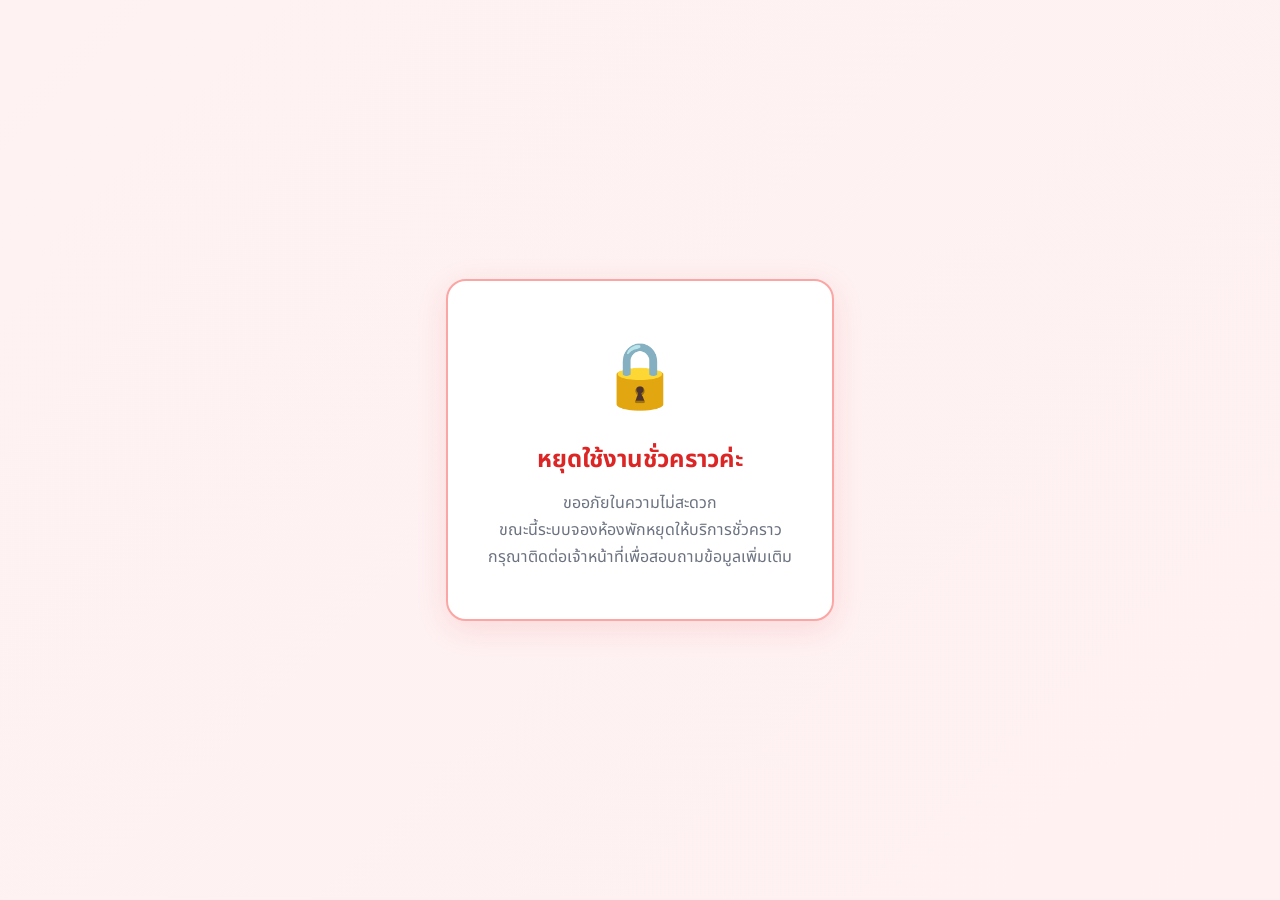
==== index.html @ 93ddfab3 "ล่าสุด 24/06/2026" ====
<!DOCTYPE html>
<html lang="th">
<head>
  <meta charset="UTF-8" />
  <meta name="viewport" content="width=device-width, initial-scale=1.0" />
  <title>admin</title>
  <link rel="preconnect" href="https://fonts.googleapis.com">
  <link rel="preconnect" href="https://fonts.gstatic.com" crossorigin>
  <link href="https://fonts.googleapis.com/css2?family=Noto+Sans+Thai:wght@300;400;500;600;700&display=swap" rel="stylesheet">
  <link rel="stylesheet" href="style.css" />
  <link rel="icon" href="LOGO.jpg?v=2" type="image/jpeg" />
  <link rel="shortcut icon" href="LOGO.jpg?v=2" type="image/jpeg" />
  <link rel="apple-touch-icon" href="LOGO.jpg?v=2" />
</head>
<body data-page-title-suffix="จองห้องพัก">
  <header class="topbar">
    <a class="brand" href="customer.html">
      <img class="site-logo" src="LOGO.jpg" alt="โลโก้โฮมสเตย์" />
      <div>
        <h1>Wintery House</h1>
        <p>จองห้องพัก • โฮมสเตย์</p>
      </div>
    </a>
    <nav class="customer-only-nav">
      <a class="nav-link active" href="#bookingHistory">เช็คประวัติการจอง</a>
    </nav>
  </header>

  <main>
    <section class="hero">
      <div class="hero-text">
        <span class="pill">จองง่าย • เลือกบริการเสริม • ชำระผ่านบัญชี</span>
        <h2>จองห้องพัก พร้อมหมูกระทะและเตียงเสริม</h2>
        <p>เลือกห้อง วันที่เข้าพัก เพิ่มบริการเสริม แล้วโอนชำระผ่านบัญชีธนาคารของโฮมสเตย์</p>
        <div class="hero-actions">
          <a href="#rooms" class="primary-link">ดูห้องว่าง</a>
          <a href="#" class="secondary-link hidden" id="pageLinkBtn" target="_blank" rel="noopener">ดูเพจ</a>
          <a href="#" class="secondary-link hidden" id="gpsLinkBtn" target="_blank" rel="noopener">ดู GPS</a>
        </div>
      </div>
      <div class="hero-card">
        <p>บรรยากาศพักผ่อน</p>
        <strong>Green</strong>
        <span>Minimal Homestay</span>
      </div>
    </section>

    <section id="rooms" class="section-head">
      <div>
        <h3>ห้องพัก</h3>
        <p>ข้อมูลห้องและราคาดึงจาก Google Sheet</p>
      </div>
      <div class="sync-status" id="syncStatus">กำลังโหลดข้อมูล...</div>
    </section>

    <div class="room-grid" id="roomGrid"></div>

    <section class="history-panel" id="bookingHistory">
      <div class="section-head">
        <div>
          <h3>เช็คประวัติการจอง</h3>
          <p>กรอกเลขรายการจองเพื่อดูข้อมูลการจองของคุณ</p>
        </div>
      </div>

      <form id="historyForm" class="history-form">
        <input type="text" id="historyBookingCode" placeholder="เช่น GS20260623-1234" required />
        <button type="submit">ค้นหา</button>
      </form>

      <div class="history-result hidden" id="historyResult"></div>
    </section>

    <section class="booking-panel hidden" id="bookingPanel">
      <div class="section-head">
        <div>
          <h3>ฟอร์มจองห้องพัก</h3>
          <p>กรอกข้อมูล เลือกวันเข้าพัก เลือกบริการเสริม และดูขั้นตอนชำระเงิน</p>
        </div>
      </div>

      <div class="selected-room-banner">
        <div>
          <span>ห้องที่เลือก</span>
          <strong id="selectedRoomNameText">-</strong>
        </div>
        <button type="button" id="changeRoomBtn">เปลี่ยนห้อง</button>
      </div>

      <form id="bookingForm" class="booking-form">
        <div class="field">
          <label>ชื่อผู้จอง</label>
          <input type="text" id="guestName" placeholder="เช่น คุณว่าง" required />
        </div>
        <div class="field">
          <label>เบอร์โทร</label>
          <input type="tel" id="guestPhone" placeholder="เช่น 0812345678" required />
        </div>
        <div class="field">
          <label>อีเมล</label>
          <input type="email" id="guestEmail" placeholder="เช่น example@email.com" required />
          <input type="hidden" id="roomType" required />
        </div>
        <section class="calendar-section full">
          <div class="section-mini-head">
            <h4>เลือกวันที่เข้าพัก</h4>
            <p>สีเขียว = ว่าง • สีแดง = ไม่ว่าง</p>
          </div>

          <div class="date-summary">
            <div>
              <span>เช็กอิน</span>
              <strong id="selectedCheckInText">ยังไม่เลือก</strong>
            </div>
            <div>
              <span>เช็กเอาต์</span>
              <strong id="selectedCheckOutText">ยังไม่เลือก</strong>
            </div>
            <div>
              <span>จำนวนคืน</span>
              <strong id="selectedNightsText">0 คืน</strong>
            </div>
          </div>

          <input type="hidden" id="checkIn" required />
          <input type="hidden" id="checkOut" required />

          <div class="calendar-card">
            <div class="calendar-head">
              <button type="button" id="prevMonthBtn">‹</button>
              <strong id="calendarMonthText">-</strong>
              <button type="button" id="nextMonthBtn">›</button>
            </div>
            <div class="calendar-legend">
              <span><i class="dot available"></i>ว่าง</span>
              <span><i class="dot booked"></i>ไม่ว่าง</span>
              <span><i class="dot selected"></i>วันที่เลือก</span>
            </div>
            <div class="calendar-weekdays">
              <span>อา</span><span>จ</span><span>อ</span><span>พ</span><span>พฤ</span><span>ศ</span><span>ส</span>
            </div>
            <div class="calendar-grid" id="calendarGrid"></div>
          </div>
        </section>
        <div class="field">
          <label>จำนวนผู้เข้าพัก</label>
          <input type="number" id="guestCount" min="1" value="2" required />
        </div>

        <section class="addon-section full">
          <div class="section-mini-head">
            <h4>บริการเสริม</h4>
            <p>ราคาแก้ได้จากหน้า Admin หรือชีต Settings</p>
          </div>

          <div class="addon-grid">
            <label class="addon-card" for="mookataCheckbox">
              <div class="addon-left">
                <input type="checkbox" id="mookataCheckbox" />
                <div>
                  <strong>หมูกระทะ</strong>
                  <span id="mookataPriceText">กำลังโหลดราคา...</span>
                </div>
              </div>
              <div class="qty-control" aria-label="จำนวนชุดหมูกระทะ">
                <button type="button" id="mookataMinusBtn">−</button>
                <b id="mookataQtyText">1</b>
                <button type="button" id="mookataPlusBtn">+</button>
              </div>
            </label>

            <label class="addon-card" for="extraBedCheckbox">
              <div class="addon-left">
                <input type="checkbox" id="extraBedCheckbox" />
                <div>
                  <strong>เตียงเสริม 1 เตียง</strong>
                  <span id="extraBedPriceText">กำลังโหลดราคา...</span>
                </div>
              </div>
              <em>เลือกได้ 1 เตียง</em>
            </label>
          </div>
        </section>

        <section class="payment-section full">
          <div class="section-mini-head">
            <h4>ขั้นตอนการชำระเงิน</h4>
            <p>โอนผ่านบัญชีธนาคารของโฮมสเตย์</p>
          </div>

          <div class="payment-card payment-layout">
            <div class="payment-bank-list">
              <div>
                <span>ธนาคาร</span>
                <strong id="bankNameText">กำลังโหลด...</strong>
              </div>
              <div>
                <span>ชื่อบัญชี</span>
                <strong id="bankAccountNameText">กำลังโหลด...</strong>
              </div>
              <div class="account-copy-box">
                <span>เลขบัญชี</span>
                <div class="copy-account-row">
                  <strong id="bankAccountNumberText">กำลังโหลด...</strong>
                  <button type="button" id="copyAccountBtn">คัดลอก</button>
                </div>
              </div>
            </div>

            <div class="payment-qr-box hidden" id="qrPaymentBox">
              <span>QR-code สำหรับชำระเงิน</span>
              <img id="qrCodeImage" alt="QR-code ชำระเงิน" />
              <small id="qrAmountText">ยอดชำระ ฿0</small>
              <button type="button" id="downloadQrBtn">บันทึก QR-code</button>
            </div>
          </div>

          <div class="payment-help">
            <b>หลังโอนเงิน:</b> กรุณาแนบสลิปการโอนเงินก่อนส่งคำขอจอง หากไม่แนบสลิป ระบบจะไม่ให้ส่งจอง
          </div>

          <div class="slip-upload">
            <label class="slip-dropzone" id="slipDropzone" for="transferSlip">
              <input type="file" id="transferSlip" accept="image/*,.pdf" required />
              <div class="slip-icon" id="slipIcon">📎</div>
              <div class="slip-text">
                <strong>แนบสลิปการโอนเงิน <b class="required-mark">*</b></strong>
                <span>กดเลือกไฟล์ หรือลากสลิปมาวางตรงนี้</span>
                <small>รองรับ JPG, PNG หรือ PDF ขนาดไม่เกิน 5MB</small>
              </div>
              <div class="slip-pill" id="slipFileName">ยังไม่ได้เลือกไฟล์</div>
            </label>

            <div class="slip-preview hidden" id="slipPreview">
              <div class="slip-preview-thumb" id="slipPreviewThumb">
                <img id="slipPreviewImage" alt="ตัวอย่างสลิป" />
                <span id="slipPdfIcon">PDF</span>
              </div>
              <div class="slip-preview-info">
                <b id="slipPreviewName">-</b>
                <span id="slipPreviewSize">-</span>
              </div>
              <button type="button" id="clearSlipBtn">เปลี่ยนไฟล์</button>
            </div>
          </div>
        </section>

        <div class="field full">
          <label>หมายเหตุการเข้าพัก</label>
          <textarea id="note" rows="3" placeholder="เช่น ขอห้องชั้นล่าง / เข้าพักดึก"></textarea>
        </div>

        <div class="summary full">
          <div class="summary-lines">
            <div><span>ค่าห้อง</span><b id="roomTotalText">฿0</b></div>
            <div><span>บริการเสริม</span><b id="addonTotalText">฿0</b></div>
            <div><span>ค่าจอง</span><b id="bookingFeeText">฿20</b></div>
            <div class="grand"><span>ยอดที่ต้องชำระ</span><strong id="grandTotalText">฿0</strong></div>
          </div>
          <button type="submit" id="submitBookingBtn">ส่งคำขอจอง</button>
        </div>
      </form>
    </section>
  </main>

  <div class="modal-overlay hidden" id="policyModal">
    <div class="modal-card policy-card">
      <div class="modal-head">
        <div>
          <span class="pill">นโยบายที่พัก</span>
          <h3>กรุณาอ่านก่อนจอง</h3>
        </div>
      </div>
      <div class="policy-content" id="policyContent"></div>
      <button type="button" id="acceptPolicyBtn">รับทราบและเริ่มจอง</button>
    </div>
  </div>

  <div class="modal-overlay hidden" id="bookingConfirmModal">
    <div class="modal-card confirm-card">
      <div class="modal-head">
        <div>
          <span class="pill">ตรวจสอบข้อมูลก่อนส่ง</span>
          <h3>รายละเอียดการจอง</h3>
        </div>
      </div>

      <div class="booking-ticket" id="bookingTicket">
        <div class="ticket-brand">
          <img class="site-logo" src="LOGO.jpg" alt="โลโก้โฮมสเตย์" />
          <div>
            <h4>GreenStay Homestay</h4>
            <p>ใช้ยื่นตอนเข้าพัก</p>
          </div>
        </div>
        <div class="ticket-code">
          <span>เลขรายการจอง</span>
          <strong id="ticketBookingCode">-</strong>
        </div>
        <div class="ticket-lines" id="ticketDetails"></div>
      </div>

      <div class="capture-warning">
        <b>สำคัญ:</b> กรุณาแคปหน้าจอนี้ หรือกดปุ่ม “บันทึกรูปภาพ” เพื่อใช้ยื่นตอนมาเข้าพัก
      </div>

      <label class="capture-check">
        <input type="checkbox" id="captureDoneCheck" />
        <span>ฉันแคปหน้าจอไว้แล้ว</span>
      </label>

      <div class="modal-actions">
        <button type="button" class="ghost-btn" id="backToEditBtn">ย้อนกลับไปแก้ข้อมูล</button>
        <button type="button" id="saveTicketImageBtn">บันทึกรูปภาพ</button>
        <button type="button" id="confirmSendBookingBtn" disabled>ยืนยันส่งคำจอง</button>
      </div>
    </div>
  </div>

  <div class="toast" id="toast"></div>

  <script src="app-config.js"></script>
  <script src="api.js"></script>
  <script src="customer.js"></script>
  <script>
    // ตรวจสอบสถานะระบบทันทีที่โหลดหน้า
    if (!isSystemActive()) {
      document.body.innerHTML = `
        <div class="system-inactive-fullpage">
          <div class="inactive-card">
            <div class="inactive-icon">🔒</div>
            <h2>หยุดใช้งานชั่วคราวค่ะ</h2>
            <p>ขออภัยในความไม่สะดวก<br>ขณะนี้ระบบจองห้องพักหยุดให้บริการชั่วคราว<br>กรุณาติดต่อเจ้าหน้าที่เพื่อสอบถามข้อมูลเพิ่มเติม</p>
          </div>
        </div>`;
    }
  </script>
</body>
</html>
---- style.css ----
:root {
  --green-900: #0f3d2e;
  --green-800: #14533f;
  --green-700: #1d6b50;
  --green-600: #27835f;
  --green-100: #e8f6ef;
  --green-50: #f4fbf7;
  --mint: #d7f4e4;
  --text: #1d2b25;
  --muted: #6b7d73;
  --white: #ffffff;
  --line: #dcebe3;
  --danger: #d84848;
  --warning: #c68a16;
  --shadow: 0 20px 60px rgba(15, 61, 46, 0.12);
}

* { box-sizing: border-box; }
html { scroll-behavior: smooth; }

body {
  margin: 0;
  font-family: "Noto Sans Thai", system-ui, sans-serif;
  color: var(--text);
  background:
    radial-gradient(circle at top left, rgba(215, 244, 228, 0.9), transparent 38%),
    linear-gradient(180deg, #f8fcfa 0%, #eef8f2 100%);
  min-height: 100vh;
}

button, input, select, textarea { font-family: inherit; }

.topbar {
  position: sticky;
  top: 0;
  z-index: 10;
  display: flex;
  justify-content: space-between;
  align-items: center;
  padding: 18px clamp(18px, 4vw, 56px);
  background: rgba(255, 255, 255, 0.78);
  backdrop-filter: blur(18px);
  border-bottom: 1px solid rgba(220, 235, 227, 0.75);
}

.brand {
  display: flex;
  align-items: center;
  gap: 14px;
  text-decoration: none;
}

.logo {
  width: 44px;
  height: 44px;
  display: grid;
  place-items: center;
  border-radius: 16px;
  background: linear-gradient(135deg, var(--green-700), var(--green-900));
  color: white;
  font-weight: 800;
  box-shadow: 0 12px 24px rgba(29, 107, 80, 0.24);
}

.logo.large {
  width: 64px;
  height: 64px;
  margin: 0 auto 12px;
  font-size: 28px;
}

.brand h1 {
  font-size: 22px;
  line-height: 1;
  margin: 0;
  color: var(--green-900);
}

.brand p {
  margin: 4px 0 0;
  color: var(--muted);
  font-size: 13px;
}

nav {
  display: flex;
  gap: 8px;
  padding: 6px;
  background: var(--green-50);
  border: 1px solid var(--line);
  border-radius: 999px;
}

.nav-link {
  text-decoration: none;
  padding: 10px 16px;
  border-radius: 999px;
  color: var(--green-800);
  font-weight: 700;
}

.nav-link.active {
  color: white;
  background: var(--green-800);
}

main {
  width: min(1180px, calc(100% - 32px));
  margin: 0 auto;
  padding: 34px 0 70px;
}

.hero {
  min-height: 430px;
  display: grid;
  grid-template-columns: 1.25fr 0.75fr;
  gap: 24px;
  align-items: stretch;
}

.hero-text, .hero-card, .booking-panel, .login-card, .stat-card, .table-wrap, .admin-note, .admin-card {
  border: 1px solid rgba(220, 235, 227, 0.92);
  background: rgba(255, 255, 255, 0.82);
  box-shadow: var(--shadow);
}

.hero-text {
  padding: clamp(26px, 6vw, 62px);
  border-radius: 34px;
  display: flex;
  flex-direction: column;
  justify-content: center;
  background:
    linear-gradient(135deg, rgba(255,255,255,0.95), rgba(232,246,239,0.86)),
    url("001.jpg");
  background-size: cover;
  background-position: center;
  background-blend-mode: screen;
}

.pill {
  width: fit-content;
  display: inline-flex;
  padding: 8px 14px;
  border-radius: 999px;
  background: var(--mint);
  color: var(--green-800);
  font-size: 14px;
  font-weight: 700;
}

.hero h2 {
  margin: 20px 0 14px;
  font-size: clamp(34px, 6vw, 66px);
  line-height: 1.08;
  color: var(--green-900);
  letter-spacing: -1.2px;
}

.hero p {
  max-width: 650px;
  color: var(--muted);
  font-size: 18px;
  margin: 0 0 28px;
}

.primary-link, .ghost-link {
  width: fit-content;
  padding: 14px 22px;
  border-radius: 16px;
  background: var(--green-800);
  color: white;
  text-decoration: none;
  font-weight: 700;
}

.ghost-link {
  background: white;
  color: var(--green-800);
  border: 1px solid var(--line);
}

.hero-card {
  border-radius: 34px;
  padding: 30px;
  display: flex;
  flex-direction: column;
  justify-content: flex-end;
  background:
    linear-gradient(180deg, rgba(15,61,46,0.06), rgba(15,61,46,0.88)),
    url("002.jpg");
  background-size: cover;
  background-position: center;
  color: white;
  min-height: 320px;
}

.hero-card p, .hero-card span {
  margin: 0;
  color: rgba(255,255,255,0.8);
}

.hero-card strong {
  font-size: 48px;
  line-height: 1;
}

.section-head {
  margin: 38px 0 18px;
  display: flex;
  align-items: end;
  justify-content: space-between;
  gap: 18px;
}

.section-head h3 {
  margin: 0;
  font-size: 28px;
  color: var(--green-900);
}

.section-head p {
  margin: 4px 0 0;
  color: var(--muted);
}

.sync-status {
  padding: 8px 12px;
  border-radius: 999px;
  font-size: 13px;
  font-weight: 800;
  background: #fff6dc;
  color: var(--warning);
  white-space: nowrap;
}

.sync-status.connected {
  background: var(--mint);
  color: var(--green-800);
}

.sync-status.error {
  background: #ffe8e8;
  color: var(--danger);
}

.room-grid {
  display: grid;
  grid-template-columns: repeat(3, 1fr);
  gap: 18px;
}

.room-card {
  padding: 14px;
  border-radius: 28px;
  background: rgba(255,255,255,0.86);
  border: 1px solid var(--line);
  box-shadow: 0 14px 40px rgba(15,61,46,0.08);
}

.room-img {
  height: 190px;
  border-radius: 22px;
  background-size: cover;
  background-position: center;
  margin-bottom: 16px;
  background-color: var(--green-100);
}

.room-card h4 {
  font-size: 20px;
  margin: 0 0 6px;
  color: var(--green-900);
}

.room-card p {
  color: var(--muted);
  margin: 0 0 14px;
  min-height: 48px;
}

.room-meta {
  display: flex;
  justify-content: space-between;
  align-items: center;
  gap: 12px;
}

.price {
  color: var(--green-800);
  font-weight: 800;
  font-size: 22px;
}

.room-card button {
  border: 0;
  border-radius: 14px;
  padding: 10px 14px;
  color: white;
  background: var(--green-700);
  cursor: pointer;
  font-weight: 700;
}

.booking-panel {
  margin-top: 36px;
  padding: clamp(18px, 3vw, 34px);
  border-radius: 32px;
}

.booking-panel .section-head { margin-top: 0; }

.booking-form {
  display: grid;
  grid-template-columns: repeat(3, 1fr);
  gap: 18px;
}

.field {
  display: flex;
  flex-direction: column;
  gap: 8px;
}

.full { grid-column: 1 / -1; }

label {
  color: var(--green-900);
  font-weight: 700;
}

input, select, textarea {
  width: 100%;
  border: 1px solid var(--line);
  background: white;
  border-radius: 16px;
  padding: 14px 15px;
  font-size: 15px;
  color: var(--text);
  outline: none;
}

input:focus, select:focus, textarea:focus {
  border-color: var(--green-600);
  box-shadow: 0 0 0 4px rgba(39, 131, 95, 0.12);
}

.addon-section, .payment-section {
  padding: 18px;
  border-radius: 24px;
  background: var(--green-50);
  border: 1px solid var(--line);
}

.section-mini-head {
  display: flex;
  align-items: end;
  justify-content: space-between;
  gap: 12px;
  margin-bottom: 14px;
}

.section-mini-head h4 {
  margin: 0;
  color: var(--green-900);
  font-size: 20px;
}

.section-mini-head p {
  margin: 0;
  color: var(--muted);
  font-size: 14px;
}

.addon-grid, .payment-fields {
  display: grid;
  grid-template-columns: 1fr 1fr;
  gap: 14px;
}

.addon-card {
  display: flex;
  align-items: center;
  justify-content: space-between;
  gap: 16px;
  padding: 16px;
  border-radius: 20px;
  background: white;
  border: 1px solid var(--line);
  cursor: pointer;
}

.addon-left {
  display: flex;
  align-items: center;
  gap: 12px;
}

.addon-left input {
  width: 20px;
  height: 20px;
  accent-color: var(--green-800);
}

.addon-left strong {
  display: block;
  color: var(--green-900);
  font-size: 17px;
}

.addon-left span,
.addon-card em {
  color: var(--muted);
  font-style: normal;
  font-size: 14px;
}

.qty-control {
  display: flex;
  align-items: center;
  gap: 8px;
  background: var(--green-50);
  border: 1px solid var(--line);
  padding: 6px;
  border-radius: 999px;
}

.qty-control button {
  width: 32px;
  height: 32px;
  border: 0;
  border-radius: 999px;
  color: white;
  background: var(--green-800);
  font-size: 18px;
  cursor: pointer;
}

.qty-control button:disabled {
  opacity: .45;
  cursor: not-allowed;
}

.qty-control b {
  min-width: 24px;
  text-align: center;
  color: var(--green-900);
}

.payment-card {
  display: grid;
  grid-template-columns: repeat(3, 1fr);
  gap: 12px;
  margin-bottom: 14px;
}

.payment-card > div {
  background: white;
  border: 1px solid var(--line);
  border-radius: 18px;
  padding: 14px;
}

.payment-card span {
  display: block;
  color: var(--muted);
  font-size: 13px;
}

.payment-card strong {
  display: block;
  color: var(--green-900);
  margin-top: 4px;
  font-size: 16px;
  word-break: break-word;
}

.copy-account-row {
  display: flex;
  align-items: center;
  gap: 8px;
  margin-top: 4px;
}

.copy-account-row strong {
  flex: 1;
  margin-top: 0 !important;
}

.copy-account-row button {
  border: 0;
  border-radius: 12px;
  padding: 8px 10px;
  color: white;
  background: var(--green-800);
  cursor: pointer;
  font-weight: 800;
  white-space: nowrap;
}

.payment-help {
  margin-bottom: 14px;
  color: var(--green-900);
  background: var(--mint);
  border-radius: 16px;
  padding: 12px 14px;
}

.slip-upload {
  display: grid;
  grid-template-columns: 1fr;
  gap: 12px;
}

.slip-dropzone {
  position: relative;
  display: grid;
  grid-template-columns: auto 1fr auto;
  align-items: center;
  gap: 16px;
  padding: 18px;
  border-radius: 24px;
  border: 2px dashed rgba(29, 107, 80, 0.28);
  background:
    linear-gradient(135deg, rgba(255,255,255,0.96), rgba(232,246,239,0.82));
  cursor: pointer;
  transition: .22s ease;
}

.slip-dropzone:hover,
.slip-dropzone.dragging,
.slip-dropzone.has-file {
  border-color: var(--green-700);
  background:
    radial-gradient(circle at top left, rgba(215,244,228,.92), transparent 42%),
    #ffffff;
  transform: translateY(-1px);
  box-shadow: 0 16px 38px rgba(15, 61, 46, 0.10);
}

.slip-dropzone input[type="file"] {
  position: absolute;
  inset: 0;
  opacity: 0;
  cursor: pointer;
}

.slip-icon {
  width: 58px;
  height: 58px;
  display: grid;
  place-items: center;
  border-radius: 20px;
  background: var(--green-800);
  color: white;
  font-size: 26px;
  box-shadow: 0 12px 24px rgba(20, 83, 63, 0.22);
}

.slip-text strong {
  display: block;
  color: var(--green-900);
  font-size: 18px;
}

.slip-text span {
  display: block;
  color: var(--muted);
  margin-top: 3px;
}

.slip-text small {
  display: block;
  color: var(--muted);
  margin-top: 5px;
}

.slip-pill {
  position: relative;
  z-index: 1;
  padding: 9px 12px;
  border-radius: 999px;
  background: var(--green-50);
  border: 1px solid var(--line);
  color: var(--green-800);
  font-size: 13px;
  font-weight: 800;
  white-space: nowrap;
  max-width: 210px;
  overflow: hidden;
  text-overflow: ellipsis;
}

.slip-preview {
  display: grid;
  grid-template-columns: auto 1fr auto;
  align-items: center;
  gap: 14px;
  padding: 12px;
  border-radius: 20px;
  background: white;
  border: 1px solid var(--line);
  box-shadow: 0 10px 26px rgba(15, 61, 46, 0.08);
}

.slip-preview-thumb {
  width: 72px;
  height: 72px;
  border-radius: 16px;
  background: var(--green-50);
  border: 1px solid var(--line);
  overflow: hidden;
  display: grid;
  place-items: center;
}

.slip-preview-thumb img {
  width: 100%;
  height: 100%;
  object-fit: cover;
  display: none;
}

.slip-preview-thumb span {
  display: none;
  color: var(--green-800);
  font-weight: 900;
}

.slip-preview-thumb.image img {
  display: block;
}

.slip-preview-thumb.pdf span {
  display: block;
}

.slip-preview-info b {
  display: block;
  color: var(--green-900);
  overflow: hidden;
  text-overflow: ellipsis;
  white-space: nowrap;
  max-width: 520px;
}

.slip-preview-info span {
  display: block;
  color: var(--muted);
  font-size: 14px;
  margin-top: 2px;
}

.slip-preview button {
  border: 0;
  border-radius: 14px;
  padding: 10px 14px;
  background: var(--green-100);
  color: var(--green-900);
  cursor: pointer;
  font-weight: 800;
}

.required-mark {
  color: var(--danger);
}

.summary {
  padding: 16px;
  border: 1px solid var(--line);
  border-radius: 22px;
  background: var(--green-50);
  display: flex;
  justify-content: space-between;
  align-items: center;
  gap: 14px;
}

.summary-lines {
  width: min(520px, 100%);
  display: grid;
  gap: 8px;
}

.summary-lines > div {
  display: flex;
  justify-content: space-between;
  gap: 20px;
  color: var(--muted);
}

.summary-lines b {
  color: var(--green-900);
}

.summary-lines .grand {
  padding-top: 10px;
  border-top: 1px dashed var(--line);
}

.summary-lines .grand strong {
  color: var(--green-900);
  font-size: 30px;
}

.summary button, .login-card button, .tools button, .settings-form button {
  border: 0;
  border-radius: 16px;
  padding: 14px 18px;
  color: white;
  background: var(--green-800);
  cursor: pointer;
  font-weight: 800;
}

.summary button:disabled,
.login-card button:disabled,
.tools button:disabled,
.action-row button:disabled,
.settings-form button:disabled {
  opacity: 0.58;
  cursor: not-allowed;
}

.admin-login {
  min-height: 520px;
  display: grid;
  place-items: center;
}

.login-card {
  width: min(430px, 100%);
  border-radius: 30px;
  padding: 34px;
  text-align: center;
}

.login-card h2 {
  margin: 0 0 6px;
  color: var(--green-900);
}

.login-card p { color: var(--muted); }

.login-card input {
  margin: 10px 0 12px;
  text-align: center;
  font-size: 18px;
}

.hidden { display: none !important; }

.dashboard-head { align-items: center; }

.admin-actions {
  display: flex;
  gap: 10px;
  flex-wrap: wrap;
}

.ghost-btn {
  border: 1px solid var(--line);
  background: white;
  color: var(--green-800);
  padding: 12px 16px;
  border-radius: 14px;
  cursor: pointer;
  font-weight: 800;
}

.admin-grid {
  display: grid;
  grid-template-columns: 1fr 1fr;
  gap: 18px;
  margin-bottom: 18px;
}

.admin-card {
  border-radius: 28px;
  padding: 20px;
}

.settings-form {
  display: grid;
  grid-template-columns: 1fr 1fr;
  gap: 14px;
}

.settings-form button {
  grid-column: 1 / -1;
}

.room-manage-card {
  margin-bottom: 22px;
}

.room-card-grid {
  display: grid;
  gap: 14px;
}

.room-admin-card {
  display: grid;
  grid-template-columns: 180px minmax(0, 1fr);
  gap: 16px;
  padding: 14px;
  border: 1px solid var(--line);
  border-radius: 18px;
  background: #fff;
  box-shadow: 0 10px 26px rgba(15, 61, 46, .06);
}

.room-admin-card.is-closed {
  background: linear-gradient(135deg, #fff, #fff7f7);
}

.room-admin-media .room-thumb {
  width: 100%;
  height: 156px;
  border-radius: 14px;
}

.room-admin-main {
  min-width: 0;
  display: grid;
  gap: 12px;
}

.room-admin-top {
  display: flex;
  align-items: flex-start;
  justify-content: space-between;
  gap: 12px;
}

.room-admin-title {
  min-width: 0;
  display: grid;
  gap: 5px;
}

.room-admin-title span,
.room-admin-field > span {
  color: var(--muted);
  font-size: 12px;
  font-weight: 800;
}

.room-title-input {
  width: min(360px, 100%);
  font-size: 18px;
  font-weight: 900;
  color: var(--green-900);
}

.room-admin-fields {
  display: grid;
  grid-template-columns: 150px minmax(260px, 1fr) 220px;
  gap: 12px;
  align-items: start;
}

.room-admin-field {
  display: grid;
  gap: 6px;
}

.room-admin-field .inline-input {
  width: 100%;
  min-width: 0;
}

.room-admin-field textarea.inline-input {
  min-height: 104px;
  resize: vertical;
}

.room-closed-note {
  width: fit-content;
  padding: 8px 12px;
  border-radius: 999px;
  background: #fff1f2;
  color: #be123c;
  font-size: 13px;
  font-weight: 900;
}

.room-card-actions {
  display: flex;
  flex-wrap: wrap;
  gap: 8px;
  justify-content: flex-end;
}

.room-card-actions button {
  border: 0;
  border-radius: 12px;
  padding: 10px 14px;
  cursor: pointer;
  font-weight: 900;
}

.save-room-btn,
.toggle-room-btn.open-mode {
  background: var(--green-800);
  color: #fff;
}

.toggle-room-btn.close-mode {
  background: #fff7ed;
  color: #c2410c;
  border: 1px solid #fed7aa;
}

.room-card-actions .danger-btn {
  background: #ffe8e8;
  color: var(--danger);
}

.room-close-card {
  width: min(560px, 100%);
}

.room-close-note {
  margin: -6px 0 14px;
  color: var(--muted);
  font-size: 14px;
}

.room-close-calendar {
  padding: 14px;
  border: 1px solid var(--line);
  border-radius: 18px;
  background: var(--green-50);
}

.room-close-calendar-grid {
  display: grid;
  grid-template-columns: repeat(7, minmax(0, 1fr));
  gap: 8px;
}

.room-close-day {
  min-height: 56px;
  display: grid;
  place-items: center;
  gap: 2px;
  border: 1px solid var(--line);
  border-radius: 14px;
  background: #fff;
  color: var(--green-900);
  cursor: pointer;
  transition: transform .12s, border-color .12s, background .12s;
}

.room-close-day:hover:not(:disabled) {
  transform: translateY(-1px);
  border-color: var(--green-700);
  background: #f0fdf4;
}

.room-close-day strong {
  font-size: 16px;
}

.room-close-day span {
  font-size: 10px;
  color: var(--green-700);
  font-weight: 900;
}

.room-close-day.selected {
  background: var(--green-800);
  border-color: var(--green-800);
  color: #fff;
  box-shadow: 0 10px 22px rgba(15, 61, 46, .18);
}

.room-close-day.selected span {
  color: #dcfce7;
}

.room-close-day.past,
.room-close-day.blank {
  opacity: .35;
  cursor: not-allowed;
  background: #f3f4f6;
}

.room-close-footer {
  display: grid;
  gap: 12px;
  margin-top: 14px;
  padding: 12px;
  border: 1px solid var(--line);
  border-radius: 20px;
  background: linear-gradient(180deg, #ffffff, #f8fcfa);
}

.room-close-summary {
  display: flex;
  align-items: center;
  gap: 12px;
}

.room-close-summary .summary-icon {
  width: 42px;
  height: 42px;
  display: grid;
  place-items: center;
  flex: 0 0 auto;
  border-radius: 14px;
  background: #e8f6ef;
  font-size: 20px;
}

.room-close-summary div {
  display: grid;
  gap: 3px;
  min-width: 0;
}

.room-close-summary div span {
  color: var(--muted);
  font-size: 13px;
  font-weight: 800;
}

.room-close-summary strong {
  color: var(--green-900);
  font-size: 18px;
  line-height: 1.2;
}

.room-close-actions {
  display: grid;
  grid-template-columns: 1fr 1fr;
  gap: 10px;
}

.room-close-actions button {
  width: 100%;
  min-height: 48px;
  border-radius: 14px;
  font-weight: 900;
  cursor: pointer;
  transition: transform .12s, box-shadow .12s, background .12s, border-color .12s;
}

.room-close-cancel {
  border: 1px solid var(--line);
  background: #fff;
  color: var(--green-900);
}

.room-close-confirm {
  border: 0;
  background: linear-gradient(135deg, var(--green-800), var(--green-700));
  color: #fff;
  box-shadow: 0 12px 26px rgba(15, 61, 46, .18);
}

.room-close-actions button:hover:not(:disabled) {
  transform: translateY(-1px);
}

.room-close-confirm:disabled {
  background: #e5e7eb;
  color: #94a3b8;
  box-shadow: none;
  cursor: not-allowed;
}

.room-close-cancel:hover {
  border-color: #fecaca;
  background: #fff7f7;
  color: #dc2626;
}

.stats {
  display: grid;
  grid-template-columns: repeat(auto-fit, minmax(170px, 1fr));
  gap: 16px;
}

.stat-card {
  border-radius: 24px;
  padding: 20px;
}

.stat-card span { color: var(--muted); }

.stat-card strong {
  display: block;
  margin-top: 6px;
  font-size: 30px;
  color: var(--green-900);
}

.tools {
  display: grid;
  grid-template-columns: 1fr 220px 150px;
  gap: 12px;
  margin: 22px 0;
}

.table-wrap {
  overflow: auto;
  border-radius: 26px;
}

.table-wrap.compact {
  box-shadow: none;
}

table {
  width: 100%;
  border-collapse: collapse;
  min-width: 980px;
  background: white;
}

th, td {
  padding: 16px;
  border-bottom: 1px solid var(--line);
  text-align: left;
  vertical-align: top;
}

th {
  color: var(--green-900);
  background: var(--green-50);
  font-size: 14px;
}

td small {
  color: var(--muted);
  display: block;
  margin-top: 3px;
}

.status {
  display: inline-flex;
  padding: 6px 10px;
  border-radius: 999px;
  font-size: 13px;
  font-weight: 800;
}

.status.pending {
  background: #fff6dc;
  color: var(--warning);
}

.status.confirmed {
  background: var(--mint);
  color: var(--green-800);
}

.status.cancelled {
  background: #ffe8e8;
  color: var(--danger);
}

.action-row {
  display: flex;
  gap: 8px;
  flex-wrap: wrap;
}

.action-row button {
  border: 0;
  border-radius: 12px;
  padding: 8px 10px;
  cursor: pointer;
  font-weight: 700;
  background: var(--green-100);
  color: var(--green-900);
}

.action-row .danger-btn {
  background: #ffe8e8;
  color: var(--danger);
}

.inline-input {
  min-width: 120px;
  padding: 10px 12px;
  border-radius: 12px;
}

.room-thumb {
  width: 84px;
  height: 54px;
  border-radius: 12px;
  background-size: cover;
  background-position: center;
  background-color: var(--green-100);
}

.toast {
  position: fixed;
  left: 50%;
  bottom: 28px;
  transform: translateX(-50%) translateY(20px);
  background: var(--green-900);
  color: white;
  padding: 12px 18px;
  border-radius: 999px;
  box-shadow: var(--shadow);
  opacity: 0;
  pointer-events: none;
  transition: .25s ease;
  z-index: 50;
}

.toast.show {
  opacity: 1;
  transform: translateX(-50%) translateY(0);
}

.empty {
  text-align: center;
  color: var(--muted);
  padding: 34px !important;
}

@media (max-width: 980px) {
  .hero, .room-grid, .booking-form, .stats, .tools, .addon-grid, .payment-fields, .admin-grid, .settings-form, .payment-card, .date-summary, .history-form, .history-card, .ticket-lines, .admin-calendar-layout, .date-booking-grid {
    grid-template-columns: 1fr;
  }

  .topbar {
    align-items: flex-start;
    /* flex-direction: column; */
    gap: 14px;
  }

  nav { width: 100%; }
  .nav-link { flex: 1; text-align: center; }
  .section-head { align-items: flex-start; flex-direction: column; }
}

@media (max-width: 560px) {
  main {
    width: min(100% - 22px, 1180px);
    padding-top: 18px;
  }

  .hero h2 { font-size: 34px; }

  .summary {
    align-items: stretch;
    flex-direction: column;
  }

  .summary button { width: 100%; }
  .addon-card { align-items: flex-start; flex-direction: column; }
  .slip-dropzone,
  .slip-preview {
    grid-template-columns: 1fr;
    text-align: center;
  }
  .calendar-day {
    min-height: 46px;
    border-radius: 12px;
    font-size: 13px;
  }
  .slip-icon,
  .slip-preview-thumb {
    margin: 0 auto;
  }
  .slip-pill {
    max-width: 100%;
    width: 100%;
  }
}


.selected-room-banner {
  display: flex;
  align-items: center;
  justify-content: space-between;
  gap: 16px;
  padding: 16px;
  border-radius: 22px;
  background: var(--mint);
  border: 1px solid rgba(29, 107, 80, 0.16);
  margin-bottom: 18px;
}

.selected-room-banner span {
  display: block;
  color: var(--muted);
  font-size: 13px;
}

.selected-room-banner strong {
  display: block;
  color: var(--green-900);
  font-size: 22px;
}

.selected-room-banner button {
  border: 0;
  border-radius: 14px;
  padding: 10px 14px;
  background: white;
  color: var(--green-800);
  font-weight: 800;
  cursor: pointer;
}

.calendar-section {
  padding: 18px;
  border-radius: 24px;
  background: var(--green-50);
  border: 1px solid var(--line);
}

.date-summary {
  display: grid;
  grid-template-columns: repeat(3, 1fr);
  gap: 12px;
  margin-bottom: 14px;
}

.date-summary > div {
  padding: 14px;
  border-radius: 18px;
  background: white;
  border: 1px solid var(--line);
}

.date-summary span {
  display: block;
  color: var(--muted);
  font-size: 13px;
}

.date-summary strong {
  display: block;
  color: var(--green-900);
  font-size: 18px;
  margin-top: 3px;
}

.calendar-card {
  background: white;
  border: 1px solid var(--line);
  border-radius: 24px;
  padding: 16px;
  box-shadow: 0 10px 26px rgba(15, 61, 46, 0.07);
}

.calendar-head {
  display: flex;
  align-items: center;
  justify-content: space-between;
  gap: 12px;
  margin-bottom: 12px;
}

.calendar-head strong {
  color: var(--green-900);
  font-size: 20px;
}

.calendar-head button {
  width: 42px;
  height: 42px;
  border: 0;
  border-radius: 14px;
  background: var(--green-100);
  color: var(--green-900);
  cursor: pointer;
  font-size: 26px;
  font-weight: 900;
}

.calendar-legend {
  display: flex;
  gap: 12px;
  flex-wrap: wrap;
  color: var(--muted);
  font-size: 13px;
  margin-bottom: 12px;
}

.calendar-legend span {
  display: inline-flex;
  align-items: center;
  gap: 6px;
}

.dot {
  width: 11px;
  height: 11px;
  display: inline-block;
  border-radius: 999px;
}

.dot.available {
  background: #2ea66b;
}

.dot.booked {
  background: #df4d4d;
}

.dot.selected {
  background: var(--green-900);
}

.calendar-weekdays,
.calendar-grid {
  display: grid;
  grid-template-columns: repeat(7, 1fr);
  gap: 8px;
}

.calendar-weekdays {
  margin-bottom: 8px;
}

.calendar-weekdays span {
  text-align: center;
  color: var(--muted);
  font-weight: 800;
  font-size: 13px;
}

.calendar-day {
  min-height: 58px;
  border: 1px solid var(--line);
  border-radius: 16px;
  background: #f8fbf9;
  color: var(--muted);
  cursor: default;
  display: flex;
  align-items: flex-start;
  justify-content: flex-end;
  padding: 8px;
  font-weight: 800;
  position: relative;
  overflow: hidden;
}

.calendar-day.available {
  background: #e8f8ef;
  color: #12643f;
  cursor: pointer;
}

.calendar-day.available:hover {
  border-color: var(--green-700);
  transform: translateY(-1px);
  box-shadow: 0 8px 18px rgba(15, 61, 46, 0.10);
}

.calendar-day.booked {
  background: #ffeaea;
  color: #c43d3d;
  cursor: not-allowed;
}

.calendar-day.past {
  opacity: .42;
}

.calendar-day.blank {
  visibility: hidden;
}

.calendar-day.selected-start,
.calendar-day.selected-end {
  background: var(--green-900);
  color: white;
  border-color: var(--green-900);
}

.calendar-day.in-range {
  background: var(--mint);
  color: var(--green-900);
  border-color: rgba(29, 107, 80, 0.25);
}

.calendar-day .badge {
  position: absolute;
  left: 7px;
  bottom: 6px;
  font-size: 10px;
  font-weight: 900;
  opacity: .82;
}


.history-panel {
  margin-top: 34px;
  padding: clamp(18px, 3vw, 30px);
  border-radius: 30px;
  background: rgba(255,255,255,0.82);
  border: 1px solid rgba(220, 235, 227, 0.92);
  box-shadow: var(--shadow);
}

.history-panel .section-head {
  margin-top: 0;
}

.history-form {
  display: grid;
  grid-template-columns: 1fr 150px;
  gap: 12px;
}

.history-form button {
  border: 0;
  border-radius: 16px;
  color: white;
  background: var(--green-800);
  cursor: pointer;
  font-weight: 800;
}

.history-result {
  margin-top: 14px;
}

.history-card {
  display: grid;
  grid-template-columns: repeat(4, 1fr);
  gap: 12px;
}

.history-card > div {
  padding: 14px;
  border-radius: 18px;
  background: var(--green-50);
  border: 1px solid var(--line);
}

.history-card span {
  display: block;
  color: var(--muted);
  font-size: 13px;
}

.history-card strong {
  display: block;
  color: var(--green-900);
  margin-top: 4px;
  word-break: break-word;
}

.modal-overlay {
  position: fixed;
  inset: 0;
  z-index: 100;
  display: grid;
  place-items: center;
  padding: 20px;
  background: rgba(15, 61, 46, 0.48);
  backdrop-filter: blur(10px);
}

.modal-card {
  width: min(760px, 100%);
  max-height: calc(100vh - 40px);
  overflow: auto;
  position: relative;
  border-radius: 30px;
  padding: 24px;
  background: rgba(255,255,255,0.96);
  border: 1px solid var(--line);
  box-shadow: 0 30px 90px rgba(15, 61, 46, 0.26);
}

.policy-card {
  width: min(680px, 100%);
}

.modal-head {
  display: flex;
  align-items: flex-start;
  justify-content: space-between;
  gap: 16px;
  margin-bottom: 16px;
  padding-right: 44px;
}

.modal-head h3 {
  margin: 12px 0 0;
  color: var(--green-900);
  font-size: 30px;
}

.policy-content {
  padding: 18px;
  border-radius: 22px;
  background: var(--green-50);
  border: 1px solid var(--line);
  color: var(--text);
  line-height: 1.8;
  margin-bottom: 16px;
}

.policy-card > button,
.modal-actions button {
  border: 0;
  border-radius: 16px;
  padding: 13px 18px;
  color: white;
  background: var(--green-800);
  cursor: pointer;
  font-weight: 800;
}

.modal-actions button:disabled {
  opacity: .5;
  cursor: not-allowed;
}

.confirm-card {
  width: min(820px, 100%);
}

.booking-ticket {
  padding: 18px;
  border-radius: 26px;
  background:
    radial-gradient(circle at top left, rgba(215,244,228,.86), transparent 40%),
    #ffffff;
  border: 1px solid var(--line);
}

.ticket-brand {
  display: flex;
  gap: 12px;
  align-items: center;
  margin-bottom: 16px;
}

.ticket-brand h4 {
  margin: 0;
  color: var(--green-900);
  font-size: 20px;
}

.ticket-brand p {
  margin: 2px 0 0;
  color: var(--muted);
}

.ticket-code {
  padding: 16px;
  border-radius: 22px;
  background: var(--green-900);
  color: white;
  margin-bottom: 16px;
}

.ticket-code span {
  display: block;
  opacity: .8;
}

.ticket-code strong {
  display: block;
  font-size: 34px;
  line-height: 1.1;
  margin-top: 4px;
}

.ticket-lines {
  display: grid;
  grid-template-columns: repeat(2, 1fr);
  gap: 10px;
}

.ticket-lines > div {
  padding: 12px;
  border-radius: 16px;
  background: var(--green-50);
  border: 1px solid var(--line);
}

.ticket-lines span {
  display: block;
  color: var(--muted);
  font-size: 13px;
}

.ticket-lines b {
  display: block;
  color: var(--green-900);
  margin-top: 3px;
  word-break: break-word;
}

.capture-warning {
  margin: 14px 0;
  padding: 13px 15px;
  border-radius: 18px;
  background: #fff6dc;
  color: var(--green-900);
  border: 1px solid #f3dfac;
}

.capture-check {
  display: flex;
  align-items: center;
  gap: 10px;
  color: var(--green-900);
  font-weight: 800;
  margin-bottom: 16px;
}

.capture-check input {
  width: 20px;
  height: 20px;
  accent-color: var(--green-800);
}

.modal-actions {
  display: flex;
  justify-content: flex-end;
  gap: 10px;
  flex-wrap: wrap;
}

.modal-actions .ghost-btn {
  color: var(--green-800);
  background: white;
  border: 1px solid var(--line);
}

.settings-form .field.full {
  grid-column: 1 / -1;
}

.settings-form textarea {
  resize: vertical;
}


.admin-calendar-card {
  margin-bottom: 22px;
}

.admin-calendar-layout {
  display: grid;
  grid-template-columns: minmax(360px, 0.9fr) minmax(360px, 1.1fr);
  gap: 18px;
  align-items: start;
}

.admin-calendar-box,
.date-detail-panel {
  border: 1px solid var(--line);
  background: white;
  border-radius: 20px;
  padding: 12px;
}

.admin-calendar-grid .calendar-day {
  min-height: 74px;
  justify-content: flex-start;
  align-items: flex-start;
  flex-direction: column;
  text-align: left;
  gap: 4px;
}

.admin-calendar-grid .calendar-day small {
  color: inherit;
  opacity: .78;
  font-size: 10px;
  font-weight: 900;
  margin-top: auto;
}

.admin-calendar-grid .calendar-day.booked {
  border-color: rgba(216, 72, 72, .28);
}

.admin-calendar-grid .calendar-day.available {
  border-color: rgba(29, 107, 80, .24);
}

.date-detail-head {
  padding: 10px 12px;
  border-radius: 14px;
  background: var(--green-50);
  border: 1px solid var(--line);
  margin-bottom: 10px;
}

.date-detail-head span {
  display: block;
  color: var(--muted);
  font-size: 11px;
  font-weight: 800;
}

.date-detail-head strong {
  display: block;
  color: var(--green-900);
  font-size: 16px;
  margin-top: 1px;
}

.date-detail-list {
  display: grid;
  gap: 8px;
}

.date-available-box {
  padding: 9px 11px;
  border-radius: 13px;
  background: var(--mint);
  color: var(--green-900);
  border: 1px solid rgba(29, 107, 80, .16);
  font-size: 12px;
}

.date-available-box b,
.date-available-box span {
  display: block;
}

.date-available-box span {
  margin-top: 2px;
  color: var(--green-800);
  line-height: 1.4;
}

.date-booking-card {
  padding: 10px;
  border-radius: 14px;
  background: #fff;
  border: 1px solid var(--line);
  box-shadow: 0 8px 18px rgba(15, 61, 46, 0.06);
}

.date-booking-top {
  display: flex;
  justify-content: space-between;
  gap: 8px;
  align-items: flex-start;
  padding-bottom: 8px;
  border-bottom: 1px dashed var(--line);
  margin-bottom: 8px;
}

.date-booking-top span:not(.status),
.date-booking-grid span {
  display: block;
  color: var(--muted);
  font-size: 10.5px;
  font-weight: 800;
}

.date-booking-top strong {
  display: block;
  color: var(--green-900);
  font-size: 15px;
  margin-top: 1px;
  word-break: break-word;
}

.date-booking-grid {
  display: grid;
  grid-template-columns: repeat(2, 1fr);
  gap: 7px;
}

.date-booking-grid > div {
  padding: 8px 9px;
  border-radius: 11px;
  background: var(--green-50);
  border: 1px solid var(--line);
  min-width: 0;
}

.date-booking-grid b {
  display: block;
  color: var(--green-900);
  margin-top: 1px;
  font-size: 12.5px;
  line-height: 1.35;
  overflow-wrap: anywhere;
}

.date-booking-grid small {
  display: block;
  color: var(--muted);
  margin-top: 1px;
  font-size: 11px;
  line-height: 1.35;
  overflow-wrap: anywhere;
}

.date-note {
  margin: 8px 0 0;
  padding: 7px 9px;
  border-radius: 10px;
  background: #fff6dc;
  color: var(--green-900);
  font-size: 12px;
  line-height: 1.4;
}

.slip-link {
  display: inline-flex;
  margin-top: 8px;
  padding: 7px 10px;
  border-radius: 10px;
  background: var(--green-800);
  color: white;
  text-decoration: none;
  font-weight: 800;
  font-size: 12px;
}


/* Final fix: admin calendar no text overlap */
.admin-calendar-grid .calendar-day {
  display: grid !important;
  grid-template-rows: auto 1fr auto;
  align-items: start !important;
  justify-content: stretch !important;
  text-align: left !important;
  gap: 4px;
  padding: 10px !important;
  min-height: 84px !important;
  line-height: 1.15;
}

.admin-calendar-grid .calendar-day .badge {
  position: static !important;
}

.admin-day-number {
  display: block;
  color: inherit;
  font-size: 16px;
  line-height: 1;
}

.admin-day-status {
  display: inline-flex;
  width: fit-content;
  max-width: 100%;
  padding: 4px 7px;
  border-radius: 999px;
  font-size: 11px;
  font-weight: 900;
  line-height: 1;
  white-space: nowrap;
  margin-top: 4px;
}

.admin-calendar-grid .calendar-day.available .admin-day-status {
  background: rgba(29, 107, 80, 0.13);
  color: #12643f;
}

.admin-calendar-grid .calendar-day.booked .admin-day-status {
  background: rgba(216, 72, 72, 0.12);
  color: #c43d3d;
}

.admin-day-room {
  display: block !important;
  color: inherit !important;
  opacity: .82;
  font-size: 11px !important;
  font-weight: 900 !important;
  line-height: 1.15;
  margin-top: 6px !important;
  word-break: keep-all;
}

/* Final fix: readable policy modal with preserved line breaks */
.policy-content {
  white-space: normal;
  line-height: 1.9;
  font-size: 16px;
  max-height: 58vh;
  overflow: auto;
  padding: 20px !important;
}

.policy-content br {
  display: block;
  content: "";
  margin-bottom: 8px;
}

.policy-card {
  max-width: 760px;
}

@media (max-width: 560px) {
  .admin-calendar-grid .calendar-day {
    min-height: 66px !important;
    padding: 7px !important;
  }

  .admin-day-status,
  .admin-day-room {
    font-size: 9px !important;
  }

  .admin-day-number {
    font-size: 14px;
  }

  .policy-content {
    font-size: 15px;
    max-height: 54vh;
  }
}


.hero-actions {
  display: flex;
  gap: 10px;
  flex-wrap: wrap;
  align-items: center;
}

.secondary-link {
  width: fit-content;
  padding: 14px 22px;
  border-radius: 16px;
  background: white;
  color: var(--green-800);
  border: 1px solid var(--line);
  text-decoration: none;
  font-weight: 800;
  box-shadow: 0 10px 22px rgba(15, 61, 46, 0.08);
}

.secondary-link:hover {
  border-color: var(--green-700);
  transform: translateY(-1px);
}


.room-image-choice {
  display: grid;
  /* grid-template-columns: 1fr auto 1fr; */
  gap: 12px;
  align-items: stretch;
}

.image-choice-box,
.image-upload-box {
  display: flex;
  flex-direction: column;
  gap: 8px;
  padding: 14px;
  border-radius: 18px;
  background: var(--green-50);
  border: 1px solid var(--line);
}

.image-choice-box span,
.image-upload-box strong {
  color: var(--green-900);
  font-weight: 800;
}

.image-upload-box {
  cursor: pointer;
  text-align: center;
}

.image-upload-box input[type="file"] {
  display: none;
}

.image-upload-box span,
.image-upload-box small,
.input-hint {
  color: var(--muted);
  font-size: 13px;
}

.upload-preview {
  width: min(100%, 220px);
  max-height: 150px;
  margin: 4px auto 0;
  display: block;
  object-fit: contain;
  border: 1px solid var(--line);
  border-radius: 12px;
  background: #fff;
  padding: 6px;
}

.table-upload-preview {
  width: 120px;
  max-height: 90px;
  margin: 6px 0 0;
}

.choice-or {
  display: grid;
  place-items: center;
  color: var(--green-800);
  font-weight: 900;
}

.panel-close-btn {
  width: 34px;
  height: 34px;
  display: inline-grid;
  place-items: center;
  border: 1px solid var(--line);
  border-radius: 10px;
  background: #fff;
  color: var(--muted);
  font-weight: 900;
  cursor: pointer;
  transition: background .15s, color .15s, border-color .15s;
}

.panel-close-btn:hover {
  background: #fef2f2;
  border-color: #fecaca;
  color: #dc2626;
}

.inline-file-box {
  display: grid;
  gap: 5px;
  margin-top: 8px;
  padding: 10px;
  border: 1px dashed var(--line);
  border-radius: 12px;
  background: #f8fcfa;
  cursor: pointer;
}

.inline-file-box input {
  display: none;
}

.inline-file-box span {
  color: var(--green-900);
  font-size: 13px;
  font-weight: 900;
}

.inline-file-box small {
  color: var(--muted);
  font-size: 11px;
  word-break: break-word;
}

@media (max-width: 920px) {
  .room-image-choice {
    grid-template-columns: 1fr;
  }

  .room-admin-card {
    grid-template-columns: 1fr;
  }

  .room-admin-fields {
    grid-template-columns: 1fr;
  }

  .room-admin-media .room-thumb {
    height: 190px;
  }
}

@media (max-width: 560px) {
  .room-admin-card {
    padding: 10px;
    border-radius: 16px;
  }

  .room-admin-top {
    align-items: flex-start;
    flex-direction: column;
  }

  .room-card-actions,
  .room-close-actions {
    grid-template-columns: 1fr;
    justify-content: stretch;
  }

  .room-card-actions button {
    width: 100%;
  }

  .room-close-calendar {
    padding: 10px;
  }

  .room-close-calendar-grid {
    gap: 5px;
  }

  .room-close-day {
    min-height: 44px;
    border-radius: 11px;
  }
}


.payment-layout {
  display: grid;
  grid-template-columns: minmax(0, 1fr) 280px;
  gap: 18px;
  align-items: stretch;
}

.payment-bank-list {
  display: grid;
  gap: 12px;
}

.payment-bank-list > div {
  background: white;
  border: 1px solid var(--line);
  border-radius: 18px;
  padding: 14px;
}

.payment-bank-list span,
.payment-qr-box span,
.payment-qr-box small {
  display: block;
  color: var(--muted);
  font-size: 13px;
}

.payment-qr-box small {
  color: var(--green-800);
  font-weight: 900;
}

.payment-bank-list strong {
  display: block;
  color: var(--green-900);
  margin-top: 4px;
  font-size: 18px;
  word-break: break-word;
}

.payment-qr-box {
  background: white;
  border: 1px solid var(--line);
  border-radius: 22px;
  padding: 14px;
  display: grid;
  gap: 10px;
  justify-items: center;
  align-content: center;
  text-align: center;
}

.payment-qr-box img {
  width: 190px;
  height: 190px;
  border-radius: 18px;
  border: 1px solid var(--line);
  object-fit: contain;
  background: white;
  padding: 8px;
}

.payment-qr-box button {
  border: 0;
  border-radius: 14px;
  padding: 10px 14px;
  background: var(--green-800);
  color: white;
  cursor: pointer;
  font-weight: 900;
}

@media (max-width: 920px) {
  .payment-layout {
    grid-template-columns: 1fr;
  }

  .payment-qr-box img {
    width: 220px;
    height: 220px;
  }
}


.site-logo {
  width: 50px;
  height: 50px;
  object-fit: cover;
  border-radius: 16px;
  background: white;
  border: 1px solid var(--line);
  box-shadow: 0 12px 24px rgba(29, 107, 80, 0.18);
}

.ticket-brand .site-logo {
  width: 50px;
  height: 50px;
}


/* ปรับขนาดโลโก้ให้เล็กลง */
.site-logo {
  width: 40px !important;
  height: 40px !important;
  object-fit: cover;
  border-radius: 10px !important;
  flex-shrink: 0;
}

.brand {
  gap: 10px !important;
}

.ticket-brand .site-logo {
  width: 34px !important;
  height: 34px !important;
}

@media (max-width: 560px) {
  .site-logo {
    width: 30px !important;
    height: 30px !important;
    border-radius: 9px !important;
  }
}


/* รายละเอียดห้องพัก รองรับการ Enter / เว้นบรรทัด */
.room-detail-text {
  white-space: normal;
  line-height: 1.65;
}

.inline-textarea {
  min-width: 260px;
  min-height: 92px;
  resize: vertical;
  line-height: 1.55;
}

.room-card p,
.room-detail-text {
  word-break: break-word;
}

.settings-form textarea,
.inline-textarea {
  white-space: pre-wrap;
}


/* ปรับรายละเอียดห้องพักให้อ่านง่าย */
.room-card {
  display: flex;
  flex-direction: column;
}

.room-img {
  position: relative;
  overflow: hidden;
  display: grid;
  place-items: center;
  color: var(--muted);
  font-weight: 800;
}

.room-img img,
.room-thumb img {
  width: 100%;
  height: 100%;
  object-fit: cover;
  display: block;
}

.room-img > span,
.room-thumb > span {
  display: none;
}

.image-missing {
  background: linear-gradient(135deg, var(--green-50), var(--green-100));
  border: 1px dashed var(--line);
}

.image-missing > span {
  display: inline-flex;
  color: var(--muted);
  font-size: 13px;
  padding: 8px;
  text-align: center;
}

.room-detail-list {
  list-style: none;
  padding: 0;
  margin: 8px 0 16px;
  display: grid;
  gap: 7px;
  color: var(--muted);
}

.room-detail-list li {
  position: relative;
  line-height: 1.45;
  font-size: 14.5px;
  padding: 7px 10px 7px 30px;
  border-radius: 13px;
  background: rgba(222, 247, 235, 0.56);
  border: 1px solid rgba(190, 226, 211, 0.7);
}

.room-detail-list li::before {
  content: "✓";
  position: absolute;
  left: 10px;
  top: 7px;
  color: var(--green-800);
  font-weight: 900;
}

.room-detail-list li.detail-note {
  background: #fff8e6;
  border-color: #f3dfaa;
  color: #7a5b00;
}

.room-detail-list li.detail-note::before {
  content: "!";
  color: #a26d00;
}

/* หน้า Admin: ช่องรายละเอียดห้องพัก */
.room-detail-admin-cell {
  min-width: 420px;
  max-width: 560px;
}

.room-detail-admin-cell .inline-textarea {
  width: 100%;
  min-height: 160px;
  line-height: 1.6;
  resize: vertical;
  white-space: pre-wrap;
}

.admin-detail-preview {
  display: flex;
  flex-wrap: wrap;
  gap: 6px;
  margin-top: 8px;
}

.admin-detail-preview span {
  display: inline-flex;
  border-radius: 999px;
  background: var(--green-50);
  color: var(--green-900);
  border: 1px solid var(--line);
  padding: 5px 9px;
  font-size: 12px;
  line-height: 1.2;
}

.admin-detail-preview.muted-preview {
  color: var(--muted);
  font-size: 12px;
  margin-top: 8px;
}

.room-image-admin-cell {
  min-width: 260px;
}

.room-image-admin-cell .room-thumb {
  width: 120px;
  height: 78px;
  overflow: hidden;
  display: grid;
  place-items: center;
}

.room-image-admin-cell .image-url-input {
  width: 100%;
  margin-top: 8px;
}

.room-image-admin-cell small {
  color: var(--muted);
  max-width: 260px;
}

@media (max-width: 760px) {
  .room-detail-list li {
    font-size: 14px;
  }

  .room-detail-admin-cell {
    min-width: 330px;
  }
}


/* รายละเอียดห้องพักแบบกล่องข้อความ ไม่มีเครื่องหมายถูก */
.room-detail-list {
  display: none !important;
}

.room-detail-box {
  margin: 10px 0 16px;
  padding: 14px 16px;
  border-radius: 18px;
  background: rgba(246, 252, 249, 0.96);
  border: 1px solid var(--line);
  color: #526b62;
  line-height: 1.75;
  font-size: 15px;
  white-space: normal;
  word-break: break-word;
  max-height: 210px;
  overflow: auto;
}

.room-card .room-detail-box {
  flex: 1;
}

.admin-detail-preview {
  display: none !important;
}

.admin-detail-preview-box {
  margin-top: 8px;
  padding: 12px 14px;
  border-radius: 16px;
  background: rgba(246, 252, 249, 0.96);
  border: 1px solid var(--line);
  color: #526b62;
  line-height: 1.65;
  font-size: 13px;
  max-height: 140px;
  overflow: auto;
}

.admin-detail-preview-box.muted-preview {
  color: var(--muted);
}

.room-detail-admin-cell .inline-textarea {
  min-height: 180px;
  background: rgba(246, 252, 249, 0.98);
}


/* รายละเอียดห้องพักแบบเดียวกับนโยบายที่พัก */
.room-detail-list,
.room-detail-box,
.admin-detail-preview,
.admin-detail-preview-box {
  display: none !important;
}

.room-policy-box {
  margin: 12px 0 18px;
  padding: 0;
  border-radius: 20px;
  background: rgba(246, 252, 249, 0.98);
  border: 1px solid var(--line);
  overflow: hidden;
}

.room-policy-content {
  padding: 16px 18px;
  color: #203d35;
  line-height: 1.85;
  font-size: 15px;
  white-space: normal;
  word-break: break-word;
  max-height: 230px;
  overflow-y: auto;
  scrollbar-width: thin;
}

.room-policy-content::-webkit-scrollbar,
.admin-room-policy-preview::-webkit-scrollbar {
  width: 8px;
}

.room-policy-content::-webkit-scrollbar-thumb,
.admin-room-policy-preview::-webkit-scrollbar-thumb {
  background: rgba(35, 91, 72, 0.35);
  border-radius: 999px;
}

.room-card .room-policy-box {
  flex: 1;
}

.room-detail-admin-cell {
  min-width: 520px !important;
  max-width: 680px !important;
}

.room-detail-admin-cell .inline-textarea {
  width: 100%;
  min-height: 220px !important;
  padding: 18px !important;
  border-radius: 20px !important;
  background: rgba(246, 252, 249, 0.98) !important;
  border: 1px solid var(--line) !important;
  color: #203d35 !important;
  line-height: 1.85 !important;
  font-size: 15px !important;
  resize: vertical;
  white-space: pre-wrap;
}

.admin-room-policy-preview {
  margin-top: 10px;
  padding: 16px 18px;
  border-radius: 20px;
  background: rgba(246, 252, 249, 0.98);
  border: 1px solid var(--line);
  color: #203d35;
  line-height: 1.85;
  font-size: 14px;
  max-height: 220px;
  overflow-y: auto;
  white-space: normal;
  word-break: break-word;
}

@media (max-width: 760px) {
  .room-policy-content {
    max-height: 190px;
    font-size: 14px;
    padding: 14px;
  }

  .room-detail-admin-cell {
    min-width: 360px !important;
  }
}


/* แก้รายละเอียดห้องพัก: กลับเป็นข้อความแบบเดิม แต่รองรับ Enter/เว้นวรรค เหมือนนโยบายที่พัก */
.room-detail-list,
.room-detail-box,
.room-policy-box,
.room-policy-content,
.admin-detail-preview,
.admin-detail-preview-box {
  display: none !important;
}

.room-detail-text {
  display: block !important;
  margin: 8px 0 18px !important;
  color: var(--muted) !important;
  line-height: 1.65 !important;
  font-size: 15px !important;
  white-space: pre-wrap !important;
  word-break: break-word !important;
  background: transparent !important;
  border: 0 !important;
  padding: 0 !important;
  max-height: none !important;
  overflow: visible !important;
}

.room-card p.room-detail-text {
  color: var(--muted) !important;
}

.room-detail-admin-cell {
  min-width: 430px !important;
  max-width: 620px !important;
}

.room-detail-admin-cell .inline-textarea {
  width: 100% !important;
  min-height: 180px !important;
  resize: vertical !important;
  white-space: pre-wrap !important;
  line-height: 1.65 !important;
  font-size: 15px !important;
  background: white !important;
  color: #203d35 !important;
  border: 1px solid var(--line) !important;
  border-radius: 18px !important;
  padding: 14px !important;
}

@media (max-width: 760px) {
  .room-detail-admin-cell {
    min-width: 320px !important;
  }
}

/* Pop-up โหลดข้อมูลแบบมินิมอล */
.loading-popup {
  position: fixed;
  inset: 0;
  z-index: 99999;
  display: grid;
  place-items: center;
  padding: 24px;
  background: rgba(11, 37, 29, 0.28);
  backdrop-filter: blur(10px);
  -webkit-backdrop-filter: blur(10px);
  opacity: 1;
  transition: opacity 0.22s ease;
}

.loading-popup.hidden {
  opacity: 0;
  pointer-events: none;
}

.loading-card {
  width: min(360px, 92vw);
  padding: 34px 28px 30px;
  border-radius: 30px;
  background: rgba(255, 255, 255, 0.92);
  border: 1px solid rgba(199, 226, 213, 0.9);
  box-shadow: 0 28px 80px rgba(8, 45, 34, 0.22);
  text-align: center;
  color: var(--green-900);
  animation: loadingCardIn 0.28s ease both;
}

.loading-spinner {
  width: 54px;
  height: 54px;
  margin: 0 auto 18px;
  border-radius: 50%;
  border: 4px solid rgba(20, 110, 78, 0.14);
  border-top-color: var(--green-800);
  animation: loadingSpin 0.82s linear infinite;
}

.loading-card h3 {
  margin: 0 0 8px;
  font-size: 22px;
  color: var(--green-900);
}

.loading-card p {
  margin: 0;
  color: var(--muted);
  line-height: 1.65;
  font-size: 14px;
}

body.is-loading-popup {
  overflow: hidden;
}

@keyframes loadingSpin {
  to {
    transform: rotate(360deg);
  }
}

@keyframes loadingCardIn {
  from {
    transform: translateY(10px) scale(0.98);
    opacity: 0;
  }

  to {
    transform: translateY(0) scale(1);
    opacity: 1;
  }
}
/* ======= DETAIL TOGGLE BUTTON ======= */
.detail-toggle-btn {
  display: inline-flex; align-items: center; gap: .4rem;
  padding: .4rem .9rem; margin: .4rem 0 .6rem;
  background: #f0fdf4; color: #15803d;
  border: 1.5px solid #86efac; border-radius: .6rem;
  font-size: .85rem; cursor: pointer; font-weight: 500;
  transition: background .15s, border-color .15s;
}
.detail-toggle-btn:hover { background: #dcfce7; border-color: #4ade80; }

.room-detail-collapse { margin-bottom: .5rem; }
.room-detail-collapse.hidden { display: none; }
.room-detail-collapse .room-detail-text {
  background: #f9fafb; border-left: 3px solid #86efac;
  padding: .75rem 1rem; border-radius: 0 .5rem .5rem 0;
  font-size: .88rem; line-height: 1.7; color: #374151;
  margin: 0;
}

/* ======= SYSTEM INACTIVE ======= */
.system-inactive-banner {
  grid-column: 1 / -1;
  display: flex; flex-direction: column; align-items: center;
  justify-content: center; padding: 4rem 2rem;
  background: linear-gradient(135deg, #fef2f2, #fee2e2);
  border: 2px solid #fca5a5; border-radius: 1rem;
  text-align: center;
}
.system-inactive-banner .inactive-icon { font-size: 3.5rem; margin-bottom: 1rem; }
.system-inactive-banner h3 { color: #dc2626; margin: 0 0 .5rem; font-size: 1.4rem; }
.system-inactive-banner p  { color: #7f1d1d; margin: 0; line-height: 1.7; }

.system-inactive-fullpage {
  display: flex; align-items: center; justify-content: center;
  min-height: 100vh;
  background: linear-gradient(135deg, #fef2f2, #fff1f2);
}
.inactive-card {
  background: #fff; border: 2px solid #fca5a5;
  border-radius: 1.25rem; padding: 3rem 2.5rem;
  text-align: center; max-width: 420px;
  box-shadow: 0 8px 32px rgba(220,38,38,.12);
}
.inactive-card .inactive-icon { font-size: 4rem; margin-bottom: 1rem; }
.inactive-card h2 { color: #dc2626; margin: 0 0 .75rem; }
.inactive-card p  { color: #6b7280; line-height: 1.7; margin: 0; }

/* ======= CREDIT STATUS CARD (Admin) ======= */
.credit-status-card {
  background: linear-gradient(135deg, #f0fdf4, #dcfce7);
  border: 2px solid #86efac; border-radius: 1rem;
  padding: 1.5rem; margin-bottom: 2rem;
  transition: background .3s, border-color .3s;
}
.credit-status-card.credit-inactive {
  background: linear-gradient(135deg, #fef2f2, #fee2e2);
  border-color: #fca5a5;
}
.credit-info { display: flex; align-items: center; gap: 1.25rem; flex-wrap: wrap; margin-bottom: 1rem; }
.credit-icon { font-size: 2.5rem; }
.credit-detail { flex: 1; }
.credit-label { font-size: .8rem; color: #6b7280; display: block; }
.credit-number { font-size: 2.2rem; font-weight: 800; color: #15803d; display: block; line-height: 1; }
.credit-inactive .credit-number { color: #dc2626; }
.credit-sub { font-size: .8rem; color: #6b7280; display: block; margin-top: .2rem; }

.credit-plan-badge {
  padding: .3rem .8rem; border-radius: 99px;
  font-size: .75rem; font-weight: 700;
}
.badge-ok     { background: #dcfce7; color: #15803d; }
.badge-empty  { background: #fee2e2; color: #dc2626; }
.badge-yearly { background: #dbeafe; color: #1d4ed8; }
.badge-infinity { background: #f3e8ff; color: #7c3aed; }

.credit-expiry { font-size: .85rem; margin-bottom: .75rem; color: #15803d; }
.credit-expiry.expiry-warn { color: #dc2626; font-weight: 600; }

.credit-packages { margin-top: .75rem; }
.credit-pkg-title { font-size: .85rem; font-weight: 600; color: #374151; display: block; margin-bottom: .6rem; }
.credit-pkg-grid {
  display: grid;
  grid-template-columns: repeat(auto-fill, minmax(150px, 1fr));
  gap: .75rem;
}
.credit-pkg-item {
  background: #fff; border: 1.5px solid #d1d5db;
  border-radius: .75rem; padding: .85rem; text-align: center;
  transition: border-color .15s, box-shadow .15s;
}
.credit-pkg-item:hover { border-color: #16a34a; box-shadow: 0 2px 8px rgba(22,163,74,.15); }
.pkg-label   { font-size: .72rem; color: #6b7280; margin-bottom: .2rem; }
.pkg-credits { font-size: 1.1rem; font-weight: 700; color: #111827; }
.pkg-price   { font-size: .8rem; color: #16a34a; font-weight: 600; margin-bottom: .5rem; }
.pkg-btn {
  width: 100%; padding: .4rem .6rem;
  background: #16a34a; color: #fff;
  border: none; border-radius: .5rem; font-size: .8rem;
  cursor: pointer; font-weight: 500; transition: background .15s;
}
.pkg-btn:hover { background: #15803d; }

/* ======= CREDIT BAR (Admin compact) ======= */
.credit-bar {
  display: flex; align-items: center; justify-content: space-between;
  flex-wrap: wrap; gap: .75rem;
  background: linear-gradient(135deg, #f0fdf4, #dcfce7);
  border: 2px solid #86efac; border-radius: 1rem;
  padding: .9rem 1.25rem; margin-bottom: 1.5rem;
}
.credit-bar.credit-bar-inactive {
  background: linear-gradient(135deg, #fef2f2, #fee2e2);
  border-color: #fca5a5;
}
.credit-bar-left { display: flex; align-items: center; gap: .85rem; flex-wrap: wrap; }
.credit-bar-icon { font-size: 1.6rem; }
.credit-bar-info { display: flex; flex-direction: column; line-height: 1.2; }
.credit-bar-label { font-size: .72rem; color: #6b7280; }
.credit-bar-number { font-size: 1.6rem; font-weight: 800; color: #15803d; }
.credit-bar-inactive .credit-bar-number { color: #dc2626; }
.credit-expiry-inline { font-size: .8rem; color: #6b7280; }
.credit-expiry-inline.expiry-warn { color: #dc2626; font-weight: 600; }

.topup-mini-btn {
  padding: .5rem 1rem; border-radius: .6rem;
  background: #16a34a; color: #fff; border: none;
  font-size: .85rem; font-weight: 600; cursor: pointer;
  transition: background .15s; white-space: nowrap;
}
.topup-mini-btn:hover { background: #15803d; }

/* ======= TOPUP MODAL ======= */
.topup-card { max-width: 520px; width: 95%; max-height: 90vh; overflow-y: auto; }
.modal-close-btn {
  position: absolute;
  top: 18px;
  right: 18px;
  z-index: 5;
  width: 36px;
  height: 36px;
  display: grid;
  place-items: center;
  background: #fff;
  border: 1px solid #d8e6de;
  font-size: 1.15rem;
  cursor: pointer;
  color: #6b7280;
  padding: 0;
  border-radius: .8rem;
  transition: background .15s, color .15s, border-color .15s, box-shadow .15s;
}
.modal-close-btn:hover {
  background: #fef2f2;
  border-color: #fecaca;
  color: #dc2626;
  box-shadow: 0 8px 18px rgba(220, 38, 38, .12);
}

.topup-pkg-grid {
  display: grid; grid-template-columns: repeat(2,1fr); gap: .75rem; margin-bottom: 1rem;
}
.topup-pkg-card {
  border: 2px solid #e5e7eb; border-radius: .75rem; padding: .9rem;
  text-align: center; cursor: pointer; transition: all .15s;
}
.topup-pkg-card:hover { border-color: #16a34a; }
.topup-pkg-card.selected { border-color: #16a34a; background: #f0fdf4; box-shadow: 0 0 0 3px rgba(22,163,74,.15); }
.tpkg-label  { font-size: .72rem; color: #6b7280; }
.tpkg-credits { font-size: 1.1rem; font-weight: 700; color: #111; }
.tpkg-price  { font-size: .9rem; color: #16a34a; font-weight: 600; }
.tpkg-rate {
  display: inline-flex;
  align-items: center;
  justify-content: center;
  margin-top: .35rem;
  padding: .2rem .55rem;
  border-radius: 999px;
  background: #ecfdf5;
  color: #14533f;
  font-size: .76rem;
  font-weight: 900;
}

.topup-bank-box {
  background: #f9fafb; border: 1.5px solid #e5e7eb;
  border-radius: .75rem; padding: 1rem; margin-top: .5rem;
}
.topup-bank-row { display: flex; justify-content: space-between; align-items: center; padding: .35rem 0; font-size: .9rem; }
.topup-bank-row span { color: #6b7280; }
.topup-amount-highlight {
  margin-top: .75rem; padding: .65rem;
  background: #fefce8; border: 1.5px solid #fde68a;
  border-radius: .6rem; text-align: center; font-size: .95rem; color: #92400e;
}

.topup-qr-box {
  display: grid;
  justify-items: center;
  gap: .45rem;
  margin-top: .75rem;
  padding: .85rem;
  background: #fff;
  border: 1.5px solid #e5e7eb;
  border-radius: .75rem;
  text-align: center;
}

.topup-qr-box img {
  width: 180px;
  height: 180px;
  object-fit: contain;
  padding: 6px;
  background: #fff;
  border: 1px solid #e5e7eb;
  border-radius: .7rem;
}

.topup-qr-box span {
  font-size: .8rem;
  color: #6b7280;
  font-weight: 700;
}

.topup-qr-box small {
  color: #14533f;
  font-weight: 800;
}
.copy-btn-sm {
  padding: .2rem .6rem; font-size: .75rem;
  border: 1.5px solid #d1d5db; border-radius: .4rem;
  background: #fff; cursor: pointer;
}
.copy-btn-sm:hover { border-color: #16a34a; color: #16a34a; }

.pending-badge {
  display: inline-block; padding: .4rem 1rem;
  background: #fef3c7; color: #92400e;
  border: 1.5px solid #fde68a; border-radius: 99px; font-size: .9rem;
}

/* ======= PENDING REQUESTS (Company) ======= */
.request-item {
  border: 1.5px solid #e5e7eb; border-radius: .75rem;
  padding: 1rem; margin-bottom: .75rem;
}
.request-item.req-pending { border-left: 4px solid #f59e0b; }
.request-item.req-approved { border-left: 4px solid #16a34a; opacity: .7; }
.request-item.req-rejected { border-left: 4px solid #dc2626; opacity: .7; }
.request-meta { display: flex; gap: 1rem; flex-wrap: wrap; font-size: .9rem; margin-bottom: .75rem; }
.request-meta span { color: #6b7280; }
.request-meta strong { color: #111; }
.request-slip { margin-bottom: .75rem; }
.request-slip img { max-height: 160px; border-radius: .5rem; border: 1.5px solid #e5e7eb; cursor: pointer; }
.request-actions { display: flex; gap: .6rem; }
.approve-btn {
  padding: .45rem 1rem; background: #16a34a; color: #fff;
  border: none; border-radius: .6rem; font-size: .85rem;
  font-weight: 600; cursor: pointer; transition: background .15s;
}
.approve-btn:hover { background: #15803d; }
.reject-btn {
  padding: .45rem 1rem; background: #fff; color: #dc2626;
  border: 1.5px solid #fca5a5; border-radius: .6rem; font-size: .85rem;
  cursor: pointer; transition: all .15s;
}
.reject-btn:hover { background: #fef2f2; }

/* ======= MOBILE COMPACT PASS ======= */
@media (max-width: 640px) {
  body {
    font-size: 14px;
  }

  main {
    width: min(100% - 16px, 1180px);
    padding: 14px 0 42px;
  }

  .topbar {
    padding: 10px 12px;
    gap: 8px;
  }

  .brand {
    gap: 9px;
  }

  .site-logo,
  .logo {
    width: 32px;
    height: 32px;
    border-radius: 9px;
  }

  .brand h1 {
    font-size: 16px;
    line-height: 1.1;
  }

  .brand p {
    font-size: 11px;
    margin-top: 2px;
  }

  nav {
    gap: 5px;
    padding: 4px;
    border-radius: 14px;
  }

  .nav-link {
    padding: 8px 10px;
    border-radius: 10px;
    font-size: 12px;
  }

  .hero {
    min-height: auto;
    gap: 12px;
  }

  .hero-text,
  .hero-card {
    border-radius: 18px;
    padding: 18px;
  }

  .hero h2 {
    margin: 12px 0 8px;
    font-size: 26px;
    line-height: 1.15;
    letter-spacing: 0;
  }

  .hero p {
    margin-bottom: 14px;
    font-size: 14px;
  }

  .hero-card {
    min-height: 160px;
  }

  .hero-card strong {
    font-size: 32px;
  }

  .hero-actions {
    gap: 8px;
  }

  .pill {
    padding: 6px 10px;
    font-size: 11px;
  }

  .primary-link,
  .secondary-link,
  .ghost-link,
  .apply-btn,
  .ghost-btn {
    padding: 10px 12px;
    border-radius: 12px;
    font-size: 13px;
  }

  .booking-panel,
  .login-card,
  .admin-card,
  .history-panel,
  .summary,
  .calendar-section,
  .calendar-card,
  .payment-card > div,
  .addon-card,
  .addon-section,
  .payment-section,
  .date-detail-panel,
  .admin-calendar-box {
    border-radius: 16px;
    padding: 14px;
  }

  .section-head {
    margin: 20px 0 12px;
    gap: 8px;
  }

  .section-head h3 {
    font-size: 21px;
    line-height: 1.2;
  }

  .section-head p,
  .section-mini-head p {
    font-size: 12px;
  }

  .section-mini-head {
    align-items: flex-start;
    flex-direction: column;
    gap: 4px;
    margin-bottom: 10px;
  }

  .section-mini-head h4 {
    font-size: 16px;
  }

  .booking-form,
  .settings-form,
  .room-form,
  .login-card form {
    gap: 10px;
  }

  .field {
    gap: 5px;
  }

  label {
    font-size: 13px;
  }

  input,
  select,
  textarea {
    padding: 10px 11px;
    border-radius: 11px;
    font-size: 14px;
  }

  textarea {
    min-height: 82px;
  }

  .room-grid {
    gap: 10px;
  }

  .room-card {
    border-radius: 16px;
    padding: 10px;
  }

  .room-img {
    height: 150px;
    margin-bottom: 10px;
    border-radius: 14px;
  }

  .room-card h4 {
    font-size: 17px;
  }

  .room-card p,
  .room-detail-collapse .room-detail-text {
    font-size: 12px;
    line-height: 1.55;
  }

  .price {
    font-size: 18px;
  }

  .room-card button {
    padding: 9px 11px;
    border-radius: 10px;
    font-size: 13px;
  }

  .summary {
    gap: 10px;
  }

  .summary-lines .grand strong {
    font-size: 22px;
  }

  .stats {
    grid-template-columns: repeat(2, minmax(0, 1fr));
    gap: 8px;
  }

  .stat-card {
    padding: 12px;
    border-radius: 14px;
  }

  .stat-card strong {
    font-size: 22px;
  }

  .stat-card span {
    font-size: 12px;
  }

  .tools {
    gap: 8px;
    margin: 14px 0;
  }

  .tools button,
  .settings-form button,
  .summary button,
  .login-card button {
    padding: 11px 12px;
    border-radius: 12px;
    font-size: 13px;
  }

  .calendar-card {
    padding: 10px;
  }

  .calendar-head {
    margin-bottom: 8px;
  }

  .calendar-head button {
    width: 34px;
    height: 34px;
    border-radius: 10px;
    font-size: 20px;
  }

  .calendar-head strong {
    font-size: 15px;
  }

  .calendar-weekdays {
    margin-bottom: 5px;
    font-size: 11px;
  }

  .calendar-day {
    min-height: 42px;
    border-radius: 10px;
    padding: 5px;
    font-size: 12px;
  }

  .admin-calendar-grid .calendar-day {
    min-height: 54px;
    gap: 2px;
  }

  .admin-day-number {
    font-size: 12px;
  }

  .admin-day-status {
    font-size: 10px;
  }

  .admin-day-room {
    font-size: 9px !important;
  }

  .date-detail-head {
    padding: 8px 10px;
  }

  .date-booking-grid {
    grid-template-columns: 1fr;
  }

  .table-wrap {
    border-radius: 16px;
  }

  table {
    min-width: 760px;
  }

  th,
  td {
    padding: 10px;
    font-size: 12px;
  }

  td small {
    font-size: 11px;
  }

  .action-row {
    gap: 5px;
  }

  .action-row button {
    padding: 7px 8px;
    border-radius: 9px;
    font-size: 11px;
  }

  .modal-overlay {
    padding: 10px;
  }

  .modal-card {
    max-height: calc(100vh - 20px);
    padding: 14px;
    border-radius: 18px;
  }

  .modal-head {
    padding-right: 38px;
  }

  .modal-close-btn {
    top: 12px;
    right: 12px;
    width: 34px;
    height: 34px;
    border-radius: 11px;
  }

  .modal-head h3 {
    margin-top: 8px;
    font-size: 20px;
    line-height: 1.2;
  }

  .topup-card {
    width: calc(100vw - 20px);
    max-width: none;
  }

  .topup-pkg-grid {
    grid-template-columns: 1fr;
    gap: 8px;
  }

  .topup-pkg-card,
  .topup-bank-box {
    padding: 10px;
    border-radius: 12px;
  }

  .topup-bank-row {
    align-items: flex-start;
    gap: 8px;
    font-size: 12px;
  }

  .topup-amount-highlight {
    padding: 10px;
    font-size: 13px;
  }

  .topup-qr-box {
    padding: 10px;
    border-radius: 12px;
  }

  .topup-qr-box img {
    width: 150px;
    height: 150px;
    border-radius: 10px;
  }

  .slip-dropzone {
    gap: 10px;
    padding: 12px;
    border-radius: 16px;
  }

  .slip-icon {
    width: 42px;
    height: 42px;
    border-radius: 14px;
    font-size: 20px;
  }

  .slip-text strong {
    font-size: 15px;
  }

  .slip-text span,
  .slip-text small {
    font-size: 12px;
  }

  .credit-status-card,
  .credit-bar {
    padding: 12px;
    border-radius: 16px;
    margin-bottom: 14px;
  }

  .credit-info,
  .credit-bar-left {
    gap: 9px;
  }

  .credit-icon {
    font-size: 28px;
  }

  .credit-number,
  .credit-bar-number {
    font-size: 24px;
  }

  .credit-pkg-grid {
    grid-template-columns: 1fr;
    gap: 8px;
  }

  .system-inactive-banner {
    padding: 32px 16px;
    border-radius: 16px;
  }

  .inactive-card {
    width: calc(100% - 24px);
    padding: 28px 18px;
    border-radius: 18px;
  }
}

@media (max-width: 420px) {
  .stats {
    grid-template-columns: 1fr;
  }

  .hero h2 {
    font-size: 24px;
  }

  .room-img {
    height: 132px;
  }

  table {
    min-width: 680px;
  }
}
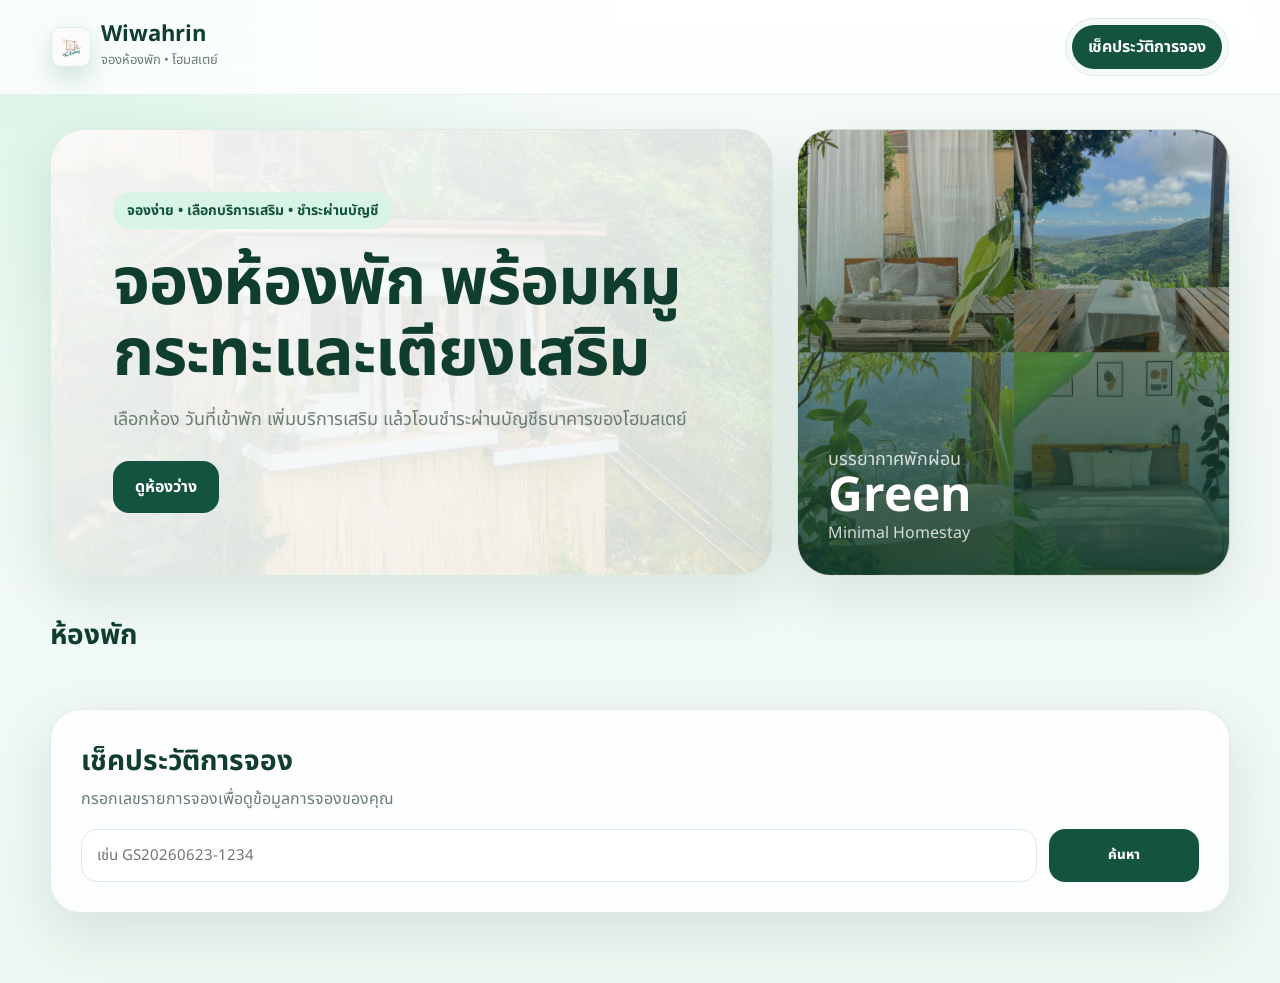
==== commit 2a1c6266: "แก้ ตรวจสลิป" ====
--- a/index.html
+++ b/index.html
@@ -17,7 +17,7 @@
     <a class="brand" href="customer.html">
       <img class="site-logo" src="LOGO.jpg" alt="โลโก้โฮมสเตย์" />
       <div>
-        <h1>Wintery House</h1>
+        <h1>Wiwahrin</h1>
         <p>จองห้องพัก • โฮมสเตย์</p>
       </div>
     </a>
@@ -48,9 +48,7 @@
     <section id="rooms" class="section-head">
       <div>
         <h3>ห้องพัก</h3>
-        <p>ข้อมูลห้องและราคาดึงจาก Google Sheet</p>
-      </div>
-      <div class="sync-status" id="syncStatus">กำลังโหลดข้อมูล...</div>
+      </div>
     </section>
 
     <div class="room-grid" id="roomGrid"></div>
@@ -322,18 +320,5 @@
   <script src="app-config.js"></script>
   <script src="api.js"></script>
   <script src="customer.js"></script>
-  <script>
-    // ตรวจสอบสถานะระบบทันทีที่โหลดหน้า
-    if (!isSystemActive()) {
-      document.body.innerHTML = `
-        <div class="system-inactive-fullpage">
-          <div class="inactive-card">
-            <div class="inactive-icon">🔒</div>
-            <h2>หยุดใช้งานชั่วคราวค่ะ</h2>
-            <p>ขออภัยในความไม่สะดวก<br>ขณะนี้ระบบจองห้องพักหยุดให้บริการชั่วคราว<br>กรุณาติดต่อเจ้าหน้าที่เพื่อสอบถามข้อมูลเพิ่มเติม</p>
-          </div>
-        </div>`;
-    }
-  </script>
 </body>
 </html>
--- a/style.css
+++ b/style.css
@@ -1162,6 +1162,82 @@
   color: var(--danger);
 }
 
+.slip-verify {
+  display: inline-flex;
+  align-items: center;
+  width: fit-content;
+  margin-top: 6px;
+  padding: 5px 9px;
+  border-radius: 999px;
+  font-weight: 800;
+}
+
+.slip-verify.pending {
+  background: #fff6dc;
+  color: var(--warning);
+}
+
+.slip-verify.passed {
+  background: var(--mint);
+  color: var(--green-800);
+}
+
+.slip-verify.failed {
+  background: #ffe8e8;
+  color: var(--danger);
+}
+
+.slip-verify.muted {
+  background: #f3f4f6;
+  color: var(--muted);
+}
+
+.slip-checklist {
+  display: grid;
+  gap: 3px;
+  width: fit-content;
+  margin-top: 8px;
+  padding: 8px 10px;
+  border-radius: 12px;
+  background: #fff8df;
+  border: 1px solid rgba(234, 179, 8, .22);
+}
+
+.slip-checklist.passed {
+  background: #e9fbf1;
+  border-color: rgba(22, 163, 74, .22);
+}
+
+.slip-check-row {
+  display: grid;
+  grid-template-columns: minmax(70px, max-content) 22px;
+  align-items: center;
+  gap: 6px;
+  font-size: 13px;
+  font-weight: 800;
+  line-height: 1.2;
+  color: var(--green-900);
+}
+
+.slip-check-row b {
+  display: inline-flex;
+  align-items: center;
+  justify-content: center;
+  width: 18px;
+  height: 18px;
+  border-radius: 6px;
+  font-size: 12px;
+  color: #fff;
+}
+
+.slip-check-row b.ok {
+  background: #22c55e;
+}
+
+.slip-check-row b.bad {
+  background: #ef4444;
+}
+
 .action-row {
   display: flex;
   gap: 8px;
@@ -1273,6 +1349,502 @@
   .slip-pill {
     max-width: 100%;
     width: 100%;
+  }
+}
+
+/* Final override: topup modal must stay centered and inside the viewport. */
+#topupModal.modal-overlay {
+  position: fixed;
+  inset: 0;
+  width: 100vw;
+  height: 100dvh;
+  display: grid;
+  place-items: center;
+  padding: clamp(10px, 3vw, 20px);
+  overflow: hidden;
+}
+
+#topupModal.modal-overlay .topup-card {
+  width: min(520px, calc(100vw - 24px));
+  max-width: calc(100vw - 24px);
+  max-height: calc(100dvh - 24px);
+  margin: 0;
+  overflow-x: hidden;
+  overflow-y: auto;
+  overscroll-behavior: contain;
+  -webkit-overflow-scrolling: touch;
+}
+
+#topupModal.modal-overlay .topup-card * {
+  min-width: 0;
+}
+
+@media (max-width: 640px) {
+  #topupModal.modal-overlay {
+    padding: 10px;
+  }
+
+  #topupModal.modal-overlay .topup-card {
+    width: calc(100vw - 20px);
+    max-width: calc(100vw - 20px);
+    max-height: calc(100dvh - 20px);
+    border-radius: 18px;
+    padding: 14px;
+  }
+
+  #topupModal.modal-overlay .modal-head h3 {
+    font-size: 20px;
+    line-height: 1.25;
+    overflow-wrap: anywhere;
+  }
+
+  #topupModal.modal-overlay .topup-pkg-grid {
+    grid-template-columns: repeat(2, minmax(0, 1fr));
+    gap: 8px;
+    margin-bottom: .7rem;
+  }
+
+  #topupModal.modal-overlay .topup-pkg-card,
+  #topupModal.modal-overlay .topup-bank-box {
+    padding: 12px;
+  }
+
+  #topupModal.modal-overlay .topup-pkg-card {
+    min-height: 104px;
+    display: grid;
+    align-content: center;
+    justify-items: center;
+    gap: 2px;
+    padding: 10px 8px;
+    border-width: 1.5px;
+    border-radius: 12px;
+  }
+
+  #topupModal.modal-overlay .tpkg-label {
+    font-size: .68rem;
+    line-height: 1.15;
+  }
+
+  #topupModal.modal-overlay .tpkg-credits {
+    font-size: .98rem;
+    line-height: 1.18;
+  }
+
+  #topupModal.modal-overlay .tpkg-price {
+    font-size: .82rem;
+    line-height: 1.2;
+  }
+
+  #topupModal.modal-overlay .tpkg-rate {
+    margin-top: 3px;
+    padding: .16rem .44rem;
+    font-size: .68rem;
+  }
+
+  #topupModal.modal-overlay .topup-bank-row {
+    display: grid;
+    grid-template-columns: 1fr;
+    gap: 3px;
+  }
+
+  #topupModal.modal-overlay .topup-bank-row > div {
+    flex-wrap: wrap;
+  }
+}
+
+/* Last-pass compact package layout for mobile topup modal. */
+@media (max-width: 640px) {
+  #topupModal.modal-overlay #topupStep1 > p {
+    margin-bottom: .65rem !important;
+    font-size: .82rem !important;
+    line-height: 1.45;
+  }
+
+  #topupModal.modal-overlay .topup-pkg-grid {
+    grid-template-columns: repeat(2, minmax(0, 1fr));
+    gap: 8px;
+    margin-bottom: .7rem;
+  }
+
+  #topupModal.modal-overlay .topup-pkg-card {
+    min-height: 104px;
+    display: grid;
+    align-content: center;
+    justify-items: center;
+    gap: 2px;
+    padding: 10px 8px;
+    border-width: 1.5px;
+    border-radius: 12px;
+    text-align: center;
+  }
+
+  #topupModal.modal-overlay .tpkg-label {
+    font-size: .68rem;
+    line-height: 1.15;
+  }
+
+  #topupModal.modal-overlay .tpkg-credits {
+    font-size: .98rem;
+    line-height: 1.18;
+  }
+
+  #topupModal.modal-overlay .tpkg-price {
+    font-size: .82rem;
+    line-height: 1.2;
+  }
+
+  #topupModal.modal-overlay .tpkg-rate {
+    margin-top: 3px;
+    padding: .16rem .44rem;
+    font-size: .68rem;
+  }
+}
+
+@media (max-width: 340px) {
+  #topupModal.modal-overlay .topup-pkg-grid {
+    grid-template-columns: 1fr;
+  }
+}
+
+/* Mobile only: put selected-date details below the owner calendar. */
+@media (max-width: 760px) {
+  .admin-calendar-layout {
+    grid-template-columns: minmax(0, 1fr) !important;
+    gap: 12px;
+    width: 100%;
+  }
+
+  .admin-calendar-box {
+    order: 1;
+    min-width: 0;
+    width: 100%;
+  }
+
+  .date-detail-panel {
+    order: 2;
+    min-width: 0;
+    width: 100%;
+  }
+}
+
+/* Tablet owner calendar: use the same readable stacked layout as mobile. */
+@media (min-width: 700px) and (max-width: 1024px) {
+  .admin-calendar-card {
+    border-radius: 24px;
+    padding: 20px;
+  }
+
+  .admin-calendar-layout {
+    grid-template-columns: minmax(0, 1fr) !important;
+    gap: 16px;
+    width: 100%;
+  }
+
+  .admin-calendar-box,
+  .date-detail-panel {
+    width: 100%;
+    min-width: 0;
+    border-radius: 20px;
+  }
+
+  .admin-calendar-box {
+    order: 1;
+  }
+
+  .date-detail-panel {
+    order: 2;
+  }
+
+  .admin-calendar-grid .calendar-day {
+    min-height: 68px;
+  }
+}
+
+/* iPad mini/tablet: keep today's and tomorrow's prep cards side by side. */
+@media (min-width: 700px) and (max-width: 1024px) {
+  .prep-grid {
+    grid-template-columns: repeat(2, minmax(0, 1fr)) !important;
+    gap: 14px;
+  }
+
+  .prep-section {
+    min-width: 0;
+  }
+}
+
+/* iPad mini/tablet: make owner stats fit the screen in one readable row. */
+@media (min-width: 700px) and (max-width: 1024px) {
+  .owner-stats.stats {
+    grid-template-columns: repeat(5, minmax(0, 1fr)) !important;
+    gap: 12px;
+    margin: 18px 0;
+  }
+
+  .owner-stats .stat-card {
+    position: relative;
+    min-height: 112px;
+    padding: 14px 14px 13px;
+    border-radius: 18px;
+    background: linear-gradient(135deg, rgba(255,255,255,.96), rgba(244,251,247,.9));
+    box-shadow: 0 12px 28px rgba(15, 61, 46, .08);
+  }
+
+  .owner-stats .stat-card::before {
+    width: 28px;
+    height: 28px;
+    display: grid;
+    place-items: center;
+    margin-bottom: 10px;
+    border-radius: 10px;
+    background: #e8f6ef;
+    color: var(--green-800);
+    font-size: 14px;
+    font-weight: 900;
+  }
+
+  .owner-stats .stat-total::before { content: "Σ"; }
+  .owner-stats .stat-pending::before { content: "..."; }
+  .owner-stats .stat-confirmed::before { content: "✓"; }
+  .owner-stats .stat-cancelled::before { content: "×"; }
+  .owner-stats .stat-revenue::before { content: "฿"; }
+
+  .owner-stats .stat-card span {
+    display: block;
+    min-height: 30px;
+    color: var(--muted);
+    font-size: 12px;
+    line-height: 1.25;
+    font-weight: 800;
+  }
+
+  .owner-stats .stat-card strong {
+    margin-top: 8px;
+    font-size: 27px;
+    line-height: 1;
+    white-space: nowrap;
+  }
+
+  .owner-stats .stat-revenue {
+    grid-column: auto;
+  }
+
+  .owner-stats .stat-revenue strong {
+    font-size: 25px;
+  }
+}
+
+/* Remove text-based stat icons to avoid encoding artifacts on some devices. */
+.owner-stats .stat-card::before {
+  content: none !important;
+  display: none !important;
+}
+
+@media (max-width: 640px) {
+  .owner-stats .stat-card {
+    padding: 14px !important;
+  }
+}
+
+@media (min-width: 700px) and (max-width: 1024px) {
+  .owner-stats .stat-card {
+    padding: 14px !important;
+  }
+}
+
+/* Mobile owner stats: compact dashboard cards. */
+@media (max-width: 640px) {
+  .owner-stats.stats {
+    grid-template-columns: repeat(2, minmax(0, 1fr)) !important;
+    gap: 10px;
+    margin: 16px 0;
+  }
+
+  .owner-stats .stat-card {
+    position: relative;
+    min-height: 92px;
+    padding: 13px 14px 12px 48px;
+    border-radius: 18px;
+    overflow: hidden;
+    background: linear-gradient(135deg, rgba(255,255,255,.96), rgba(244,251,247,.9));
+    box-shadow: 0 12px 28px rgba(15, 61, 46, .08);
+  }
+
+  .owner-stats .stat-card::before {
+    position: absolute;
+    left: 13px;
+    top: 14px;
+    width: 26px;
+    height: 26px;
+    display: grid;
+    place-items: center;
+    border-radius: 9px;
+    background: #e8f6ef;
+    color: var(--green-800);
+    font-size: 14px;
+    font-weight: 900;
+  }
+
+  .owner-stats .stat-total::before { content: "Σ"; }
+  .owner-stats .stat-pending::before { content: "..."; }
+  .owner-stats .stat-confirmed::before { content: "✓"; }
+  .owner-stats .stat-cancelled::before { content: "×"; }
+  .owner-stats .stat-revenue::before { content: "฿"; }
+
+  .owner-stats .stat-card span {
+    display: block;
+    font-size: 11px;
+    line-height: 1.2;
+    font-weight: 800;
+  }
+
+  .owner-stats .stat-card strong {
+    margin-top: 7px;
+    font-size: 25px;
+    line-height: 1;
+  }
+
+  .owner-stats .stat-revenue {
+    grid-column: 1 / -1;
+    min-height: 82px;
+    padding-right: 16px;
+  }
+
+  .owner-stats .stat-revenue strong {
+    font-size: 28px;
+  }
+}
+
+html.topup-modal-open {
+  overflow: hidden;
+}
+
+body.topup-modal-open {
+  position: fixed;
+  left: 0;
+  right: 0;
+  width: 100%;
+  overflow: hidden;
+  touch-action: none;
+}
+
+body.topup-modal-open #topupModal,
+body.topup-modal-open #topupModal .topup-card {
+  touch-action: pan-y;
+}
+
+/* Compact package picker inside the owner topup modal. */
+@media (max-width: 640px) {
+  #topupModal.modal-overlay #topupStep1 > p {
+    margin-bottom: .65rem !important;
+    font-size: .82rem !important;
+    line-height: 1.45;
+  }
+
+  #topupModal.modal-overlay .topup-pkg-grid {
+    grid-template-columns: repeat(2, minmax(0, 1fr));
+    gap: 8px;
+    margin-bottom: .7rem;
+  }
+
+  #topupModal.modal-overlay .topup-pkg-card {
+    min-height: 104px;
+    display: grid;
+    align-content: center;
+    justify-items: center;
+    gap: 2px;
+    padding: 10px 8px;
+    border-width: 1.5px;
+    border-radius: 12px;
+    text-align: center;
+  }
+
+  #topupModal.modal-overlay .tpkg-label {
+    font-size: .68rem;
+    line-height: 1.15;
+  }
+
+  #topupModal.modal-overlay .tpkg-credits {
+    font-size: .98rem;
+    line-height: 1.18;
+  }
+
+  #topupModal.modal-overlay .tpkg-price {
+    font-size: .82rem;
+    line-height: 1.2;
+  }
+
+  #topupModal.modal-overlay .tpkg-rate {
+    margin-top: 3px;
+    padding: .16rem .44rem;
+    font-size: .68rem;
+  }
+}
+
+@media (max-width: 340px) {
+  #topupModal.modal-overlay .topup-pkg-grid {
+    grid-template-columns: 1fr;
+  }
+}
+
+/* Keep the owner topup modal fully visible on small screens. */
+#topupModal {
+  position: fixed;
+  inset: 0;
+  width: 100vw;
+  height: 100dvh;
+  padding: clamp(10px, 3vw, 20px);
+  place-items: center;
+  overflow: hidden;
+}
+
+#topupModal .topup-card {
+  width: min(520px, calc(100vw - 24px));
+  max-width: calc(100vw - 24px);
+  max-height: calc(100dvh - 24px);
+  margin: 0;
+  overflow-x: hidden;
+  overflow-y: auto;
+}
+
+#topupModal .topup-card * {
+  min-width: 0;
+}
+
+@media (max-width: 640px) {
+  #topupModal {
+    padding: 10px;
+  }
+
+  #topupModal .topup-card {
+    width: calc(100vw - 20px);
+    max-width: calc(100vw - 20px);
+    max-height: calc(100dvh - 20px);
+    border-radius: 18px;
+    padding: 14px;
+  }
+
+  #topupModal .modal-head h3 {
+    font-size: 20px;
+    line-height: 1.25;
+    overflow-wrap: anywhere;
+  }
+
+  #topupModal .topup-pkg-grid {
+    grid-template-columns: 1fr;
+  }
+
+  #topupModal .topup-pkg-card {
+    padding: 12px;
+  }
+
+  #topupModal .topup-bank-row {
+    display: grid;
+    grid-template-columns: 1fr;
+    gap: 3px;
+  }
+
+  #topupModal .topup-bank-row > div {
+    flex-wrap: wrap;
   }
 }
 
@@ -3528,3 +4100,356 @@
     min-width: 680px;
   }
 }
+
+/* Room detail popup gallery */
+body.modal-open {
+  overflow: hidden;
+}
+
+.room-detail-modal-card {
+  width: min(900px, calc(100vw - 28px));
+}
+
+.room-detail-gallery {
+  display: grid;
+  grid-auto-flow: column;
+  grid-auto-columns: minmax(240px, 1fr);
+  gap: 12px;
+  overflow-x: auto;
+  overscroll-behavior-inline: contain;
+  scroll-snap-type: inline mandatory;
+  padding: 2px 2px 12px;
+  margin: 4px 0 14px;
+}
+
+.room-detail-gallery-item {
+  height: clamp(220px, 42vw, 420px);
+  margin: 0;
+  border-radius: 18px;
+  overflow: hidden;
+  background: var(--green-100);
+  scroll-snap-align: start;
+}
+
+.room-detail-gallery-item img {
+  width: 100%;
+  height: 100%;
+  object-fit: cover;
+  display: block;
+}
+
+.room-detail-gallery-empty {
+  min-height: 180px;
+  display: grid;
+  place-items: center;
+  color: var(--muted);
+  border: 1px dashed var(--line);
+  border-radius: 18px;
+  background: var(--green-50);
+}
+
+.room-detail-modal-text {
+  color: var(--muted);
+  line-height: 1.75;
+  padding: 14px;
+  border: 1px solid var(--line);
+  border-radius: 16px;
+  background: var(--green-50);
+  max-height: 180px;
+  overflow: auto;
+}
+
+.room-detail-modal-actions {
+  margin-top: 16px;
+}
+
+.room-gallery-count {
+  margin-top: 6px;
+  font-size: 12px;
+  color: var(--muted);
+  font-weight: 800;
+}
+
+@media (max-width: 560px) {
+  body {
+    overflow-x: hidden;
+  }
+
+  .topbar {
+    position: static;
+    padding: 12px;
+    flex-direction: column;
+  }
+
+  .brand {
+    width: 100%;
+    min-width: 0;
+  }
+
+  .brand h1 {
+    font-size: 18px;
+  }
+
+  .brand p {
+    font-size: 11px;
+    line-height: 1.35;
+  }
+
+  nav,
+  .customer-only-nav,
+  .admin-header-actions {
+    width: 100%;
+    overflow-x: auto;
+    border-radius: 16px;
+  }
+
+  .hero {
+    min-height: auto;
+    gap: 12px;
+  }
+
+  .hero-text,
+  .hero-card,
+  .booking-panel,
+  .admin-card,
+  .login-card,
+  .table-wrap {
+    border-radius: 18px;
+  }
+
+  .hero-actions {
+    display: grid;
+    grid-template-columns: 1fr;
+    gap: 8px;
+  }
+
+  .primary-link,
+  .secondary-link,
+  .ghost-link {
+    width: 100%;
+    text-align: center;
+  }
+
+  .room-meta,
+  .selected-room-banner,
+  .modal-actions {
+    align-items: stretch;
+    flex-direction: column;
+  }
+
+  .room-meta button,
+  .detail-toggle-btn,
+  .selected-room-banner button,
+  .modal-actions button {
+    width: 100%;
+    min-height: 44px;
+  }
+
+  .room-detail-modal-card {
+    width: calc(100vw - 20px);
+  }
+
+  .room-detail-gallery {
+    grid-auto-columns: 86%;
+  }
+
+  .room-detail-gallery-item {
+    height: 250px;
+    border-radius: 14px;
+  }
+
+  .room-detail-modal-text {
+    max-height: 210px;
+    font-size: 13px;
+  }
+
+  .room-admin-fields,
+  .room-card-actions,
+  .tools,
+  .date-summary,
+  .addon-grid,
+  .payment-layout {
+    grid-template-columns: 1fr !important;
+  }
+}
+
+/* Final override: topup modal must stay centered and inside the viewport. */
+#topupModal.modal-overlay {
+  position: fixed;
+  inset: 0;
+  width: 100vw;
+  height: 100dvh;
+  display: grid;
+  place-items: center;
+  padding: clamp(10px, 3vw, 20px);
+  overflow: hidden;
+}
+
+#topupModal.modal-overlay .topup-card {
+  width: min(520px, calc(100vw - 24px));
+  max-width: calc(100vw - 24px);
+  max-height: calc(100dvh - 24px);
+  margin: 0;
+  overflow-x: hidden;
+  overflow-y: auto;
+}
+
+#topupModal.modal-overlay .topup-card * {
+  min-width: 0;
+}
+
+@media (max-width: 640px) {
+  #topupModal.modal-overlay {
+    padding: 10px;
+  }
+
+  #topupModal.modal-overlay .topup-card {
+    width: calc(100vw - 20px);
+    max-width: calc(100vw - 20px);
+    max-height: calc(100dvh - 20px);
+    border-radius: 18px;
+    padding: 14px;
+  }
+
+  #topupModal.modal-overlay .modal-head h3 {
+    font-size: 20px;
+    line-height: 1.25;
+    overflow-wrap: anywhere;
+  }
+
+  #topupModal.modal-overlay .topup-pkg-grid {
+    grid-template-columns: 1fr;
+  }
+
+  #topupModal.modal-overlay .topup-pkg-card,
+  #topupModal.modal-overlay .topup-bank-box {
+    padding: 12px;
+  }
+
+  #topupModal.modal-overlay .topup-bank-row {
+    display: grid;
+    grid-template-columns: 1fr;
+    gap: 3px;
+  }
+
+  #topupModal.modal-overlay .topup-bank-row > div {
+    flex-wrap: wrap;
+  }
+}
+
+/* Last-pass compact package layout for mobile topup modal. */
+@media (max-width: 640px) {
+  #topupModal.modal-overlay #topupStep1 > p {
+    margin-bottom: .65rem !important;
+    font-size: .82rem !important;
+    line-height: 1.45;
+  }
+
+  #topupModal.modal-overlay .topup-pkg-grid {
+    grid-template-columns: repeat(2, minmax(0, 1fr));
+    gap: 8px;
+    margin-bottom: .7rem;
+  }
+
+  #topupModal.modal-overlay .topup-pkg-card {
+    min-height: 104px;
+    display: grid;
+    align-content: center;
+    justify-items: center;
+    gap: 2px;
+    padding: 10px 8px;
+    border-width: 1.5px;
+    border-radius: 12px;
+    text-align: center;
+  }
+
+  #topupModal.modal-overlay .tpkg-label {
+    font-size: .68rem;
+    line-height: 1.15;
+  }
+
+  #topupModal.modal-overlay .tpkg-credits {
+    font-size: .98rem;
+    line-height: 1.18;
+  }
+
+  #topupModal.modal-overlay .tpkg-price {
+    font-size: .82rem;
+    line-height: 1.2;
+  }
+
+  #topupModal.modal-overlay .tpkg-rate {
+    margin-top: 3px;
+    padding: .16rem .44rem;
+    font-size: .68rem;
+  }
+}
+
+@media (max-width: 340px) {
+  #topupModal.modal-overlay .topup-pkg-grid {
+    grid-template-columns: 1fr;
+  }
+}
+
+/* Last-pass mobile owner stats layout. */
+@media (max-width: 640px) {
+  .owner-stats.stats {
+    grid-template-columns: repeat(2, minmax(0, 1fr)) !important;
+    gap: 10px;
+    margin: 16px 0;
+  }
+
+  .owner-stats .stat-card {
+    position: relative;
+    min-height: 92px;
+    padding: 13px 14px 12px 48px;
+    border-radius: 18px;
+    overflow: hidden;
+    background: linear-gradient(135deg, rgba(255,255,255,.96), rgba(244,251,247,.9));
+    box-shadow: 0 12px 28px rgba(15, 61, 46, .08);
+  }
+
+  .owner-stats .stat-card::before {
+    position: absolute;
+    left: 13px;
+    top: 14px;
+    width: 26px;
+    height: 26px;
+    display: grid;
+    place-items: center;
+    border-radius: 9px;
+    background: #e8f6ef;
+    color: var(--green-800);
+    font-size: 14px;
+    font-weight: 900;
+  }
+
+  .owner-stats .stat-total::before { content: "Σ"; }
+  .owner-stats .stat-pending::before { content: "..."; }
+  .owner-stats .stat-confirmed::before { content: "✓"; }
+  .owner-stats .stat-cancelled::before { content: "×"; }
+  .owner-stats .stat-revenue::before { content: "฿"; }
+
+  .owner-stats .stat-card span {
+    display: block;
+    font-size: 11px;
+    line-height: 1.2;
+    font-weight: 800;
+  }
+
+  .owner-stats .stat-card strong {
+    margin-top: 7px;
+    font-size: 25px;
+    line-height: 1;
+  }
+
+  .owner-stats .stat-revenue {
+    grid-column: 1 / -1;
+    min-height: 82px;
+    padding-right: 16px;
+  }
+
+  .owner-stats .stat-revenue strong {
+    font-size: 28px;
+  }
+}
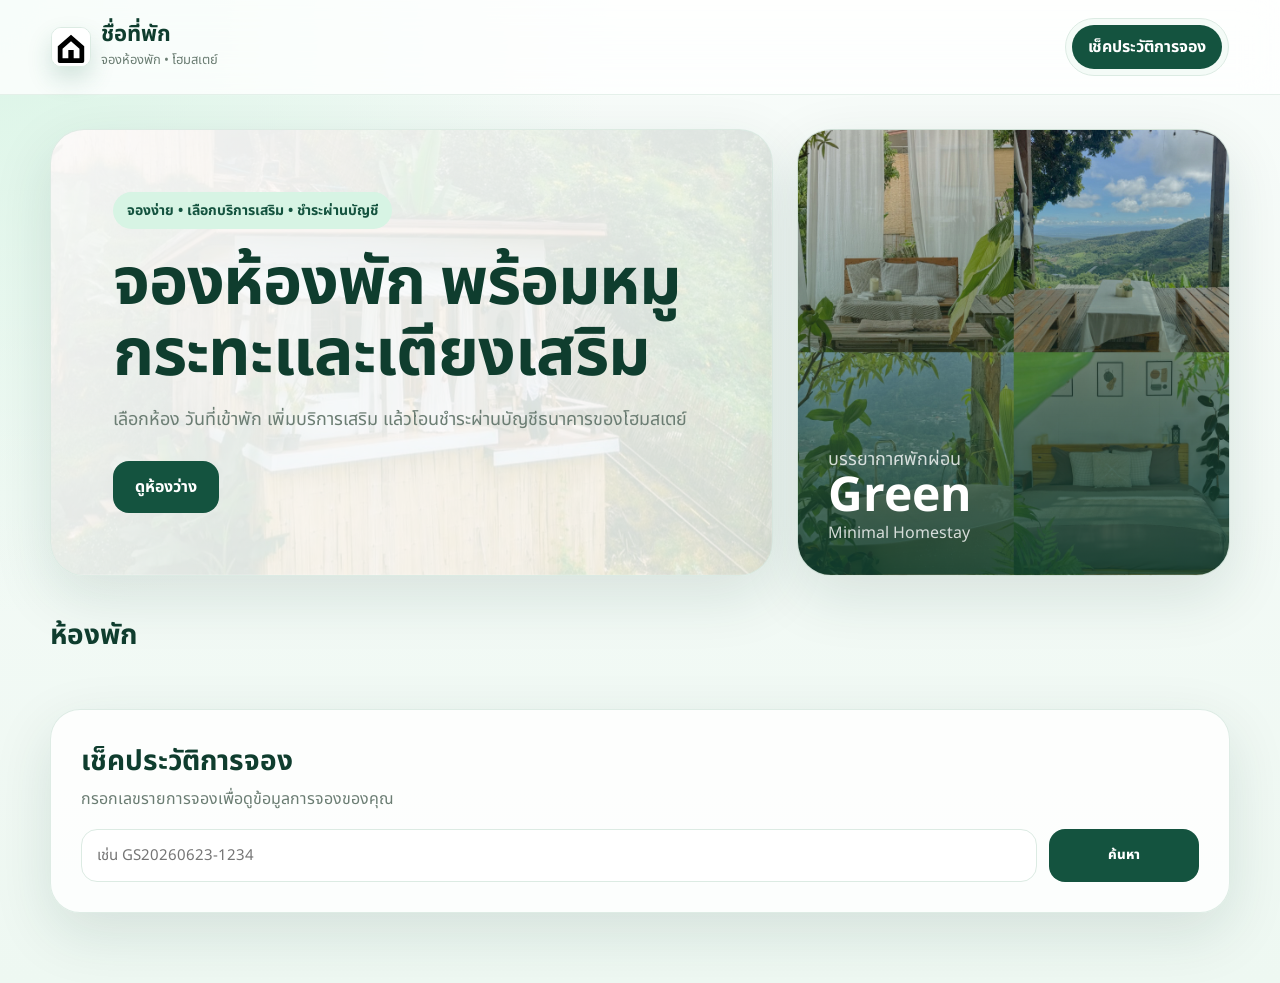
==== commit 33624df1: "97%" ====
--- a/index.html
+++ b/index.html
@@ -3,21 +3,21 @@
 <head>
   <meta charset="UTF-8" />
   <meta name="viewport" content="width=device-width, initial-scale=1.0" />
-  <title>admin</title>
+  <title>จองห้องพัก</title>
   <link rel="preconnect" href="https://fonts.googleapis.com">
   <link rel="preconnect" href="https://fonts.gstatic.com" crossorigin>
   <link href="https://fonts.googleapis.com/css2?family=Noto+Sans+Thai:wght@300;400;500;600;700&display=swap" rel="stylesheet">
   <link rel="stylesheet" href="style.css" />
-  <link rel="icon" href="LOGO.jpg?v=2" type="image/jpeg" />
-  <link rel="shortcut icon" href="LOGO.jpg?v=2" type="image/jpeg" />
-  <link rel="apple-touch-icon" href="LOGO.jpg?v=2" />
+  <link rel="icon" href="default-home-logo.svg" type="image/svg+xml" />
+  <link rel="shortcut icon" href="default-home-logo.svg" type="image/svg+xml" />
+  <link rel="apple-touch-icon" href="default-home-logo.svg" />
 </head>
 <body data-page-title-suffix="จองห้องพัก">
   <header class="topbar">
     <a class="brand" href="customer.html">
-      <img class="site-logo" src="LOGO.jpg" alt="โลโก้โฮมสเตย์" />
+      <img class="site-logo" src="default-home-logo.svg" alt="โลโก้โฮมสเตย์" />
       <div>
-        <h1>Wiwahrin</h1>
+        <h1>ชื่อที่พัก</h1>
         <p>จองห้องพัก • โฮมสเตย์</p>
       </div>
     </a>
@@ -148,36 +148,10 @@
         <section class="addon-section full">
           <div class="section-mini-head">
             <h4>บริการเสริม</h4>
-            <p>ราคาแก้ได้จากหน้า Admin หรือชีต Settings</p>
-          </div>
-
-          <div class="addon-grid">
-            <label class="addon-card" for="mookataCheckbox">
-              <div class="addon-left">
-                <input type="checkbox" id="mookataCheckbox" />
-                <div>
-                  <strong>หมูกระทะ</strong>
-                  <span id="mookataPriceText">กำลังโหลดราคา...</span>
-                </div>
-              </div>
-              <div class="qty-control" aria-label="จำนวนชุดหมูกระทะ">
-                <button type="button" id="mookataMinusBtn">−</button>
-                <b id="mookataQtyText">1</b>
-                <button type="button" id="mookataPlusBtn">+</button>
-              </div>
-            </label>
-
-            <label class="addon-card" for="extraBedCheckbox">
-              <div class="addon-left">
-                <input type="checkbox" id="extraBedCheckbox" />
-                <div>
-                  <strong>เตียงเสริม 1 เตียง</strong>
-                  <span id="extraBedPriceText">กำลังโหลดราคา...</span>
-                </div>
-              </div>
-              <em>เลือกได้ 1 เตียง</em>
-            </label>
-          </div>
+            <p>ราคาแก้ได้จากหน้า Owner หรือชีต Settings</p>
+          </div>
+
+          <div class="addon-grid" id="addonGrid"></div>
         </section>
 
         <section class="payment-section full">
@@ -219,12 +193,12 @@
 
           <div class="slip-upload">
             <label class="slip-dropzone" id="slipDropzone" for="transferSlip">
-              <input type="file" id="transferSlip" accept="image/*,.pdf" required />
+              <input type="file" id="transferSlip" accept="image/*" required />
               <div class="slip-icon" id="slipIcon">📎</div>
               <div class="slip-text">
                 <strong>แนบสลิปการโอนเงิน <b class="required-mark">*</b></strong>
                 <span>กดเลือกไฟล์ หรือลากสลิปมาวางตรงนี้</span>
-                <small>รองรับ JPG, PNG หรือ PDF ขนาดไม่เกิน 5MB</small>
+                <small>รองรับ JPG, PNG หรือ WEBP ขนาดไม่เกิน 5MB</small>
               </div>
               <div class="slip-pill" id="slipFileName">ยังไม่ได้เลือกไฟล์</div>
             </label>
@@ -285,9 +259,9 @@
 
       <div class="booking-ticket" id="bookingTicket">
         <div class="ticket-brand">
-          <img class="site-logo" src="LOGO.jpg" alt="โลโก้โฮมสเตย์" />
+          <img class="site-logo" src="default-home-logo.svg" alt="โลโก้โฮมสเตย์" />
           <div>
-            <h4>GreenStay Homestay</h4>
+            <h4>ชื่อที่พัก</h4>
             <p>ใช้ยื่นตอนเข้าพัก</p>
           </div>
         </div>
--- a/style.css
+++ b/style.css
@@ -15,6 +15,173 @@
   --shadow: 0 20px 60px rgba(15, 61, 46, 0.12);
 }
 
+.admin-homestay-head {
+  align-items: center;
+}
+
+.admin-count-badge {
+  display: inline-flex;
+  align-items: center;
+  justify-content: center;
+  min-width: 34px;
+  height: 28px;
+  padding: 0 10px;
+  margin-left: 8px;
+  border-radius: 999px;
+  background: var(--green-100);
+  color: var(--green-800);
+  font-size: 15px;
+}
+
+.admin-total-credit {
+  margin-top: 4px;
+  color: var(--muted);
+  font-size: 14px;
+}
+
+.admin-total-credit strong {
+  color: var(--green-900);
+}
+
+.admin-homestay-list {
+  display: grid;
+  gap: 12px;
+}
+
+.admin-homestay-card {
+  display: grid;
+  gap: 14px;
+  padding: 16px;
+  border: 1px solid var(--line);
+  border-radius: 8px;
+  background: rgba(255, 255, 255, 0.9);
+}
+
+.admin-homestay-main {
+  display: flex;
+  align-items: flex-start;
+  justify-content: space-between;
+  gap: 14px;
+}
+
+.admin-homestay-main h5 {
+  margin: 0;
+  font-size: 18px;
+  color: var(--green-900);
+}
+
+.admin-homestay-title {
+  display: flex;
+  align-items: center;
+  gap: 8px;
+  flex-wrap: wrap;
+  margin: 0 0 4px;
+}
+
+.admin-status-badge {
+  display: inline-flex;
+  align-items: center;
+  min-height: 26px;
+  padding: 4px 10px;
+  border-radius: 999px;
+  font-size: 12px;
+  font-weight: 800;
+  line-height: 1;
+  white-space: nowrap;
+}
+
+.admin-status-badge.is-active {
+  background: #dcfce7;
+  color: #166534;
+  border: 1px solid #86efac;
+}
+
+.admin-status-badge.is-inactive {
+  background: #fee2e2;
+  color: #991b1b;
+  border: 1px solid #fecaca;
+}
+
+.admin-homestay-meta {
+  color: var(--muted);
+  font-size: 13px;
+}
+
+.admin-homestay-links {
+  display: flex;
+  gap: 10px;
+  margin-top: 8px;
+}
+
+.admin-homestay-links a {
+  color: var(--green-800);
+  font-weight: 700;
+}
+
+.admin-credit-pill {
+  flex: 0 0 auto;
+  padding: 9px 12px;
+  border-radius: 999px;
+  background: var(--green-800);
+  color: white;
+  font-weight: 800;
+  font-size: 14px;
+}
+
+.admin-homestay-actions {
+  display: grid;
+  grid-template-columns: minmax(110px, 160px) repeat(3, auto);
+  gap: 8px;
+  align-items: center;
+}
+
+.admin-homestay-actions input {
+  width: 100%;
+  padding: 11px 12px;
+  border: 1px solid var(--line);
+  border-radius: 8px;
+}
+
+.admin-homestay-actions button {
+  min-height: 42px;
+  border: none;
+  border-radius: 8px;
+  padding: 0 14px;
+  font-weight: 800;
+  cursor: pointer;
+}
+
+.admin-add-credit {
+  background: var(--green-800);
+  color: white;
+}
+
+.admin-remove-credit {
+  background: #fff7ed;
+  color: #9a3412;
+  border: 1px solid #fed7aa !important;
+}
+
+.admin-delete-homestay {
+  background: #fef2f2;
+  color: #b91c1c;
+  border: 1px solid #fecaca !important;
+}
+
+@media (max-width: 720px) {
+  .admin-homestay-main {
+    display: grid;
+  }
+
+  .admin-credit-pill {
+    width: fit-content;
+  }
+
+  .admin-homestay-actions {
+    grid-template-columns: 1fr;
+  }
+}
+
 * { box-sizing: border-box; }
 html { scroll-behavior: smooth; }
 
@@ -99,6 +266,14 @@
   font-weight: 700;
 }
 
+nav .ghost-btn {
+  border: 0;
+  background: transparent;
+  padding: 10px 16px;
+  border-radius: 999px;
+  white-space: nowrap;
+}
+
 .nav-link.active {
   color: white;
   background: var(--green-800);
@@ -118,7 +293,7 @@
   align-items: stretch;
 }
 
-.hero-text, .hero-card, .booking-panel, .login-card, .stat-card, .table-wrap, .admin-note, .admin-card {
+.hero-text, .hero-card, .booking-panel, .login-card, .stat-card, .table-wrap, .owner-note, .owner-card, .admin-card {
   border: 1px solid rgba(220, 235, 227, 0.92);
   background: rgba(255, 255, 255, 0.82);
   box-shadow: var(--shadow);
@@ -722,7 +897,7 @@
   cursor: not-allowed;
 }
 
-.admin-login {
+.owner-login {
   min-height: 520px;
   display: grid;
   place-items: center;
@@ -742,6 +917,18 @@
 
 .login-card p { color: var(--muted); }
 
+.login-card .owner-login-homestay {
+  margin: 8px 0 16px;
+  padding: 10px 12px;
+  border: 1px solid var(--line);
+  border-radius: 8px;
+  background: var(--green-50);
+  color: var(--green-800);
+  font-size: 14px;
+  font-weight: 800;
+  line-height: 1.35;
+}
+
 .login-card input {
   margin: 10px 0 12px;
   text-align: center;
@@ -752,7 +939,7 @@
 
 .dashboard-head { align-items: center; }
 
-.admin-actions {
+.owner-actions {
   display: flex;
   gap: 10px;
   flex-wrap: wrap;
@@ -768,13 +955,14 @@
   font-weight: 800;
 }
 
-.admin-grid {
+.owner-grid {
   display: grid;
   grid-template-columns: 1fr 1fr;
   gap: 18px;
   margin-bottom: 18px;
 }
 
+.owner-card,
 .admin-card {
   border-radius: 28px;
   padding: 20px;
@@ -799,7 +987,7 @@
   gap: 14px;
 }
 
-.room-admin-card {
+.room-owner-card {
   display: grid;
   grid-template-columns: 180px minmax(0, 1fr);
   gap: 16px;
@@ -810,37 +998,37 @@
   box-shadow: 0 10px 26px rgba(15, 61, 46, .06);
 }
 
-.room-admin-card.is-closed {
+.room-owner-card.is-closed {
   background: linear-gradient(135deg, #fff, #fff7f7);
 }
 
-.room-admin-media .room-thumb {
+.room-owner-media .room-thumb {
   width: 100%;
   height: 156px;
   border-radius: 14px;
 }
 
-.room-admin-main {
+.room-owner-main {
   min-width: 0;
   display: grid;
   gap: 12px;
 }
 
-.room-admin-top {
+.room-owner-top {
   display: flex;
   align-items: flex-start;
   justify-content: space-between;
   gap: 12px;
 }
 
-.room-admin-title {
+.room-owner-title {
   min-width: 0;
   display: grid;
   gap: 5px;
 }
 
-.room-admin-title span,
-.room-admin-field > span {
+.room-owner-title span,
+.room-owner-field > span {
   color: var(--muted);
   font-size: 12px;
   font-weight: 800;
@@ -853,24 +1041,24 @@
   color: var(--green-900);
 }
 
-.room-admin-fields {
+.room-owner-fields {
   display: grid;
   grid-template-columns: 150px minmax(260px, 1fr) 220px;
   gap: 12px;
   align-items: start;
 }
 
-.room-admin-field {
+.room-owner-field {
   display: grid;
   gap: 6px;
 }
 
-.room-admin-field .inline-input {
+.room-owner-field .inline-input {
   width: 100%;
   min-width: 0;
 }
 
-.room-admin-field textarea.inline-input {
+.room-owner-field textarea.inline-input {
   min-height: 104px;
   resize: vertical;
 }
@@ -1120,6 +1308,16 @@
   background: white;
 }
 
+.booking-detail-table {
+  min-width: 980px;
+}
+
+.booking-detail-table th:nth-child(1) { width: 25%; }
+.booking-detail-table th:nth-child(2) { width: 34%; }
+.booking-detail-table th:nth-child(3) { width: 21%; }
+.booking-detail-table th:nth-child(4) { width: 10%; }
+.booking-detail-table th:nth-child(5) { width: 10%; }
+
 th, td {
   padding: 16px;
   border-bottom: 1px solid var(--line);
@@ -1137,6 +1335,214 @@
   color: var(--muted);
   display: block;
   margin-top: 3px;
+}
+
+.booking-detail-row td {
+  padding-top: 18px;
+  padding-bottom: 18px;
+}
+
+.booking-primary {
+  display: grid;
+  gap: 6px;
+}
+
+.booking-primary b,
+.booking-room-title,
+.booking-total-cell b {
+  color: var(--green-900);
+  font-size: 16px;
+  line-height: 1.3;
+}
+
+.booking-code {
+  width: fit-content;
+  padding: 4px 8px;
+  border-radius: 8px;
+  background: var(--green-50);
+  border: 1px solid var(--line);
+  color: var(--green-800);
+  font-family: ui-monospace, SFMono-Regular, Consolas, monospace;
+  font-size: 12px;
+  font-weight: 900;
+}
+
+.booking-contact-list {
+  display: grid;
+  gap: 3px;
+  margin-top: 9px;
+  color: var(--muted);
+  font-size: 13px;
+  line-height: 1.35;
+  overflow-wrap: anywhere;
+}
+
+.booking-note-box {
+  margin-top: 10px;
+  padding: 8px 10px;
+  border-radius: 10px;
+  background: #fff6dc;
+  color: var(--green-900);
+  font-size: 12px;
+  line-height: 1.45;
+}
+
+.booking-stay-cell,
+.booking-addon-cell,
+.booking-total-cell,
+.booking-status-cell,
+.booking-actions-cell {
+  min-width: 0;
+}
+
+.booking-date-range {
+  display: flex;
+  align-items: center;
+  gap: 7px;
+  margin-top: 8px;
+  color: var(--text);
+  font-weight: 800;
+  line-height: 1.35;
+  flex-wrap: wrap;
+}
+
+.booking-date-range i {
+  color: var(--muted);
+  font-style: normal;
+}
+
+.booking-meta-grid {
+  display: flex;
+  flex-wrap: wrap;
+  gap: 6px;
+  margin-top: 8px;
+}
+
+.booking-meta-grid span {
+  padding: 4px 8px;
+  border-radius: 999px;
+  background: #edf7f1;
+  color: var(--green-800);
+  font-size: 12px;
+  font-weight: 900;
+}
+
+.booking-cost-lines {
+  display: grid;
+  gap: 5px;
+  margin-top: 10px;
+}
+
+.booking-cost-lines span {
+  display: flex;
+  justify-content: space-between;
+  gap: 10px;
+  padding: 6px 8px;
+  border-radius: 9px;
+  background: #f8fcfa;
+  border: 1px solid rgba(220, 235, 227, .75);
+}
+
+.booking-cost-lines em {
+  color: var(--muted);
+  font-style: normal;
+  font-size: 12px;
+}
+
+.booking-cost-lines b {
+  color: var(--green-900);
+  font-size: 12px;
+}
+
+.booking-cost-lines .booking-grand-line {
+  background: #ecfdf5;
+  border-color: #bbf7d0;
+}
+
+.booking-cost-lines .booking-grand-line b {
+  font-size: 14px;
+}
+
+.setting-addon-list {
+  display: grid;
+  gap: 10px;
+}
+
+.setting-addon-row {
+  display: grid;
+  grid-template-columns: minmax(160px, 1.3fr) minmax(100px, .7fr) minmax(100px, .7fr) auto auto;
+  gap: 10px;
+  align-items: end;
+  padding: 12px;
+  border: 1px solid rgba(220, 235, 227, .9);
+  border-radius: 8px;
+  background: #f8fcfa;
+}
+
+.settings-form .field.compact {
+  margin: 0;
+}
+
+.setting-addon-active {
+  display: inline-flex;
+  align-items: center;
+  gap: 6px;
+  min-height: 42px;
+  color: var(--green-900);
+  font-weight: 800;
+}
+
+.setting-addon-remove,
+.setting-addon-add {
+  min-height: 42px;
+}
+
+.setting-addon-remove {
+  background: #fee2e2;
+  color: #991b1b;
+}
+
+.setting-addon-add {
+  margin-top: 10px;
+}
+
+.booking-addon-tags {
+  display: flex;
+  flex-wrap: wrap;
+  gap: 6px;
+}
+
+.booking-addon-tags span {
+  padding: 6px 9px;
+  border-radius: 9px;
+  background: #fff7ed;
+  border: 1px solid #fed7aa;
+  color: #92400e;
+  font-size: 12px;
+  font-weight: 900;
+  line-height: 1.35;
+}
+
+.booking-addon-tags .muted {
+  background: #f3f4f6;
+  border-color: #e5e7eb;
+  color: var(--muted);
+}
+
+.booking-addon-total {
+  margin-top: 9px;
+  color: var(--green-900);
+  font-size: 13px;
+  font-weight: 900;
+}
+
+.booking-total-cell b {
+  display: block;
+  font-size: 18px;
+}
+
+.booking-total-cell small {
+  margin-top: 5px;
 }
 
 .status {
@@ -1238,6 +1644,88 @@
   background: #ef4444;
 }
 
+.owner-payment-cell {
+  display: grid;
+  gap: 8px;
+  align-items: start;
+  min-width: 120px;
+}
+
+.owner-payment-cell > b {
+  width: fit-content;
+  padding: 6px 10px;
+  border-radius: 999px;
+  background: var(--mint);
+  color: var(--green-800);
+  font-size: 13px;
+}
+
+.owner-slip-preview {
+  display: block;
+  width: 118px;
+  padding: 0;
+  border: 0;
+  background: transparent;
+  cursor: pointer;
+}
+
+.owner-slip-preview img {
+  width: 118px;
+  height: 148px;
+  object-fit: cover;
+  border-radius: 10px;
+  border: 1px solid var(--line);
+  background: var(--green-50);
+  box-shadow: 0 8px 18px rgba(15, 61, 46, .08);
+}
+
+.owner-slip-preview.is-broken {
+  width: fit-content;
+  padding: 8px 10px;
+  border-radius: 10px;
+  background: var(--green-50);
+  border: 1px solid var(--line);
+}
+
+.owner-slip-empty {
+  width: fit-content;
+  padding: 8px 10px;
+  border-radius: 10px;
+  background: #f3f4f6;
+  color: var(--muted);
+  font-size: 12px;
+  font-weight: 800;
+}
+
+.slip-image-popup {
+  z-index: 700;
+  padding: 24px;
+}
+
+.slip-image-popup-card {
+  position: relative;
+  width: min(92vw, 720px);
+  max-height: 92vh;
+  display: grid;
+  place-items: center;
+}
+
+.slip-image-popup-card img {
+  max-width: 100%;
+  max-height: 92vh;
+  object-fit: contain;
+  border-radius: 14px;
+  background: #fff;
+  box-shadow: 0 24px 70px rgba(15, 61, 46, .28);
+}
+
+.slip-image-close {
+  position: absolute;
+  top: 10px;
+  right: 10px;
+  z-index: 2;
+}
+
 .action-row {
   display: flex;
   gap: 8px;
@@ -1252,6 +1740,88 @@
   font-weight: 700;
   background: var(--green-100);
   color: var(--green-900);
+}
+
+.booking-actions-cell .action-row {
+  display: grid;
+  gap: 8px;
+}
+
+.booking-actions-cell .action-row button {
+  width: 100%;
+  white-space: nowrap;
+}
+
+@media (max-width: 760px) {
+  .setting-addon-row {
+    grid-template-columns: 1fr;
+  }
+
+  .booking-detail-table {
+    min-width: 0;
+  }
+
+  .booking-detail-table thead {
+    display: none;
+  }
+
+  .booking-detail-table,
+  .booking-detail-table tbody,
+  .booking-detail-table tr,
+  .booking-detail-table td {
+    display: block;
+    width: 100%;
+  }
+
+  .booking-detail-table tr {
+    margin-bottom: 14px;
+    border: 1px solid var(--line);
+    border-radius: 16px;
+    background: #fff;
+    overflow: hidden;
+    box-shadow: 0 10px 24px rgba(15, 61, 46, .06);
+  }
+
+  .booking-detail-table td {
+    border-bottom: 1px solid #edf5f0;
+    padding: 13px 14px;
+  }
+
+  .booking-detail-table td:last-child {
+    border-bottom: 0;
+  }
+
+  .booking-detail-table td::before {
+    display: block;
+    margin-bottom: 7px;
+    color: var(--muted);
+    font-size: 11px;
+    font-weight: 900;
+    text-transform: none;
+  }
+
+  .booking-guest-cell::before { content: "ผู้จอง"; }
+  .booking-stay-cell::before { content: "การเข้าพัก"; }
+  .booking-payment-cell::before { content: "ชำระเงิน / สลิป"; }
+  .booking-status-cell::before { content: "สถานะ"; }
+  .booking-actions-cell::before { content: "จัดการ"; }
+
+  .booking-cost-lines {
+    max-width: 320px;
+  }
+
+  .owner-slip-preview,
+  .owner-slip-preview img {
+    width: 104px;
+  }
+
+  .owner-slip-preview img {
+    height: 132px;
+  }
+
+  .booking-actions-cell .action-row {
+    grid-template-columns: repeat(2, minmax(0, 1fr));
+  }
 }
 
 .action-row .danger-btn {
@@ -1302,7 +1872,7 @@
 }
 
 @media (max-width: 980px) {
-  .hero, .room-grid, .booking-form, .stats, .tools, .addon-grid, .payment-fields, .admin-grid, .settings-form, .payment-card, .date-summary, .history-form, .history-card, .ticket-lines, .admin-calendar-layout, .date-booking-grid {
+  .hero, .room-grid, .booking-form, .stats, .tools, .addon-grid, .payment-fields, .owner-grid, .settings-form, .payment-card, .date-summary, .history-form, .history-card, .ticket-lines, .owner-calendar-layout, .date-booking-grid {
     grid-template-columns: 1fr;
   }
 
@@ -1508,13 +2078,13 @@
 
 /* Mobile only: put selected-date details below the owner calendar. */
 @media (max-width: 760px) {
-  .admin-calendar-layout {
+  .owner-calendar-layout {
     grid-template-columns: minmax(0, 1fr) !important;
     gap: 12px;
     width: 100%;
   }
 
-  .admin-calendar-box {
+  .owner-calendar-box {
     order: 1;
     min-width: 0;
     width: 100%;
@@ -1529,25 +2099,25 @@
 
 /* Tablet owner calendar: use the same readable stacked layout as mobile. */
 @media (min-width: 700px) and (max-width: 1024px) {
-  .admin-calendar-card {
+  .owner-calendar-card {
     border-radius: 24px;
     padding: 20px;
   }
 
-  .admin-calendar-layout {
+  .owner-calendar-layout {
     grid-template-columns: minmax(0, 1fr) !important;
     gap: 16px;
     width: 100%;
   }
 
-  .admin-calendar-box,
+  .owner-calendar-box,
   .date-detail-panel {
     width: 100%;
     min-width: 0;
     border-radius: 20px;
   }
 
-  .admin-calendar-box {
+  .owner-calendar-box {
     order: 1;
   }
 
@@ -1555,7 +2125,7 @@
     order: 2;
   }
 
-  .admin-calendar-grid .calendar-day {
+  .owner-calendar-grid .calendar-day {
     min-height: 68px;
   }
 }
@@ -2316,18 +2886,18 @@
 }
 
 
-.admin-calendar-card {
+.owner-calendar-card {
   margin-bottom: 22px;
 }
 
-.admin-calendar-layout {
+.owner-calendar-layout {
   display: grid;
   grid-template-columns: minmax(360px, 0.9fr) minmax(360px, 1.1fr);
   gap: 18px;
   align-items: start;
 }
 
-.admin-calendar-box,
+.owner-calendar-box,
 .date-detail-panel {
   border: 1px solid var(--line);
   background: white;
@@ -2335,7 +2905,7 @@
   padding: 12px;
 }
 
-.admin-calendar-grid .calendar-day {
+.owner-calendar-grid .calendar-day {
   min-height: 74px;
   justify-content: flex-start;
   align-items: flex-start;
@@ -2344,7 +2914,7 @@
   gap: 4px;
 }
 
-.admin-calendar-grid .calendar-day small {
+.owner-calendar-grid .calendar-day small {
   color: inherit;
   opacity: .78;
   font-size: 10px;
@@ -2352,11 +2922,11 @@
   margin-top: auto;
 }
 
-.admin-calendar-grid .calendar-day.booked {
+.owner-calendar-grid .calendar-day.booked {
   border-color: rgba(216, 72, 72, .28);
 }
 
-.admin-calendar-grid .calendar-day.available {
+.owner-calendar-grid .calendar-day.available {
   border-color: rgba(29, 107, 80, .24);
 }
 
@@ -2485,6 +3055,7 @@
 
 .slip-link {
   display: inline-flex;
+  border: 0;
   margin-top: 8px;
   padding: 7px 10px;
   border-radius: 10px;
@@ -2493,11 +3064,12 @@
   text-decoration: none;
   font-weight: 800;
   font-size: 12px;
-}
-
-
-/* Final fix: admin calendar no text overlap */
-.admin-calendar-grid .calendar-day {
+  cursor: pointer;
+}
+
+
+/* Final fix: owner calendar no text overlap */
+.owner-calendar-grid .calendar-day {
   display: grid !important;
   grid-template-rows: auto 1fr auto;
   align-items: start !important;
@@ -2509,18 +3081,18 @@
   line-height: 1.15;
 }
 
-.admin-calendar-grid .calendar-day .badge {
+.owner-calendar-grid .calendar-day .badge {
   position: static !important;
 }
 
-.admin-day-number {
+.owner-day-number {
   display: block;
   color: inherit;
   font-size: 16px;
   line-height: 1;
 }
 
-.admin-day-status {
+.owner-day-status {
   display: inline-flex;
   width: fit-content;
   max-width: 100%;
@@ -2533,17 +3105,17 @@
   margin-top: 4px;
 }
 
-.admin-calendar-grid .calendar-day.available .admin-day-status {
+.owner-calendar-grid .calendar-day.available .owner-day-status {
   background: rgba(29, 107, 80, 0.13);
   color: #12643f;
 }
 
-.admin-calendar-grid .calendar-day.booked .admin-day-status {
+.owner-calendar-grid .calendar-day.booked .owner-day-status {
   background: rgba(216, 72, 72, 0.12);
   color: #c43d3d;
 }
 
-.admin-day-room {
+.owner-day-room {
   display: block !important;
   color: inherit !important;
   opacity: .82;
@@ -2575,17 +3147,17 @@
 }
 
 @media (max-width: 560px) {
-  .admin-calendar-grid .calendar-day {
+  .owner-calendar-grid .calendar-day {
     min-height: 66px !important;
     padding: 7px !important;
   }
 
-  .admin-day-status,
-  .admin-day-room {
+  .owner-day-status,
+  .owner-day-room {
     font-size: 9px !important;
   }
 
-  .admin-day-number {
+  .owner-day-number {
     font-size: 14px;
   }
 
@@ -2738,26 +3310,26 @@
     grid-template-columns: 1fr;
   }
 
-  .room-admin-card {
+  .room-owner-card {
     grid-template-columns: 1fr;
   }
 
-  .room-admin-fields {
+  .room-owner-fields {
     grid-template-columns: 1fr;
   }
 
-  .room-admin-media .room-thumb {
+  .room-owner-media .room-thumb {
     height: 190px;
   }
 }
 
 @media (max-width: 560px) {
-  .room-admin-card {
+  .room-owner-card {
     padding: 10px;
     border-radius: 16px;
   }
 
-  .room-admin-top {
+  .room-owner-top {
     align-items: flex-start;
     flex-direction: column;
   }
@@ -3018,13 +3590,13 @@
   color: #a26d00;
 }
 
-/* หน้า Admin: ช่องรายละเอียดห้องพัก */
-.room-detail-admin-cell {
+/* หน้า Owner: ช่องรายละเอียดห้องพัก */
+.room-detail-owner-cell {
   min-width: 420px;
   max-width: 560px;
 }
 
-.room-detail-admin-cell .inline-textarea {
+.room-detail-owner-cell .inline-textarea {
   width: 100%;
   min-height: 160px;
   line-height: 1.6;
@@ -3032,14 +3604,14 @@
   white-space: pre-wrap;
 }
 
-.admin-detail-preview {
+.owner-detail-preview {
   display: flex;
   flex-wrap: wrap;
   gap: 6px;
   margin-top: 8px;
 }
 
-.admin-detail-preview span {
+.owner-detail-preview span {
   display: inline-flex;
   border-radius: 999px;
   background: var(--green-50);
@@ -3050,17 +3622,17 @@
   line-height: 1.2;
 }
 
-.admin-detail-preview.muted-preview {
+.owner-detail-preview.muted-preview {
   color: var(--muted);
   font-size: 12px;
   margin-top: 8px;
 }
 
-.room-image-admin-cell {
+.room-image-owner-cell {
   min-width: 260px;
 }
 
-.room-image-admin-cell .room-thumb {
+.room-image-owner-cell .room-thumb {
   width: 120px;
   height: 78px;
   overflow: hidden;
@@ -3068,12 +3640,12 @@
   place-items: center;
 }
 
-.room-image-admin-cell .image-url-input {
+.room-image-owner-cell .image-url-input {
   width: 100%;
   margin-top: 8px;
 }
 
-.room-image-admin-cell small {
+.room-image-owner-cell small {
   color: var(--muted);
   max-width: 260px;
 }
@@ -3083,7 +3655,7 @@
     font-size: 14px;
   }
 
-  .room-detail-admin-cell {
+  .room-detail-owner-cell {
     min-width: 330px;
   }
 }
@@ -3113,11 +3685,11 @@
   flex: 1;
 }
 
-.admin-detail-preview {
+.owner-detail-preview {
   display: none !important;
 }
 
-.admin-detail-preview-box {
+.owner-detail-preview-box {
   margin-top: 8px;
   padding: 12px 14px;
   border-radius: 16px;
@@ -3130,11 +3702,11 @@
   overflow: auto;
 }
 
-.admin-detail-preview-box.muted-preview {
+.owner-detail-preview-box.muted-preview {
   color: var(--muted);
 }
 
-.room-detail-admin-cell .inline-textarea {
+.room-detail-owner-cell .inline-textarea {
   min-height: 180px;
   background: rgba(246, 252, 249, 0.98);
 }
@@ -3143,8 +3715,8 @@
 /* รายละเอียดห้องพักแบบเดียวกับนโยบายที่พัก */
 .room-detail-list,
 .room-detail-box,
-.admin-detail-preview,
-.admin-detail-preview-box {
+.owner-detail-preview,
+.owner-detail-preview-box {
   display: none !important;
 }
 
@@ -3170,12 +3742,12 @@
 }
 
 .room-policy-content::-webkit-scrollbar,
-.admin-room-policy-preview::-webkit-scrollbar {
+.owner-room-policy-preview::-webkit-scrollbar {
   width: 8px;
 }
 
 .room-policy-content::-webkit-scrollbar-thumb,
-.admin-room-policy-preview::-webkit-scrollbar-thumb {
+.owner-room-policy-preview::-webkit-scrollbar-thumb {
   background: rgba(35, 91, 72, 0.35);
   border-radius: 999px;
 }
@@ -3184,12 +3756,12 @@
   flex: 1;
 }
 
-.room-detail-admin-cell {
+.room-detail-owner-cell {
   min-width: 520px !important;
   max-width: 680px !important;
 }
 
-.room-detail-admin-cell .inline-textarea {
+.room-detail-owner-cell .inline-textarea {
   width: 100%;
   min-height: 220px !important;
   padding: 18px !important;
@@ -3203,7 +3775,7 @@
   white-space: pre-wrap;
 }
 
-.admin-room-policy-preview {
+.owner-room-policy-preview {
   margin-top: 10px;
   padding: 16px 18px;
   border-radius: 20px;
@@ -3225,7 +3797,7 @@
     padding: 14px;
   }
 
-  .room-detail-admin-cell {
+  .room-detail-owner-cell {
     min-width: 360px !important;
   }
 }
@@ -3236,8 +3808,8 @@
 .room-detail-box,
 .room-policy-box,
 .room-policy-content,
-.admin-detail-preview,
-.admin-detail-preview-box {
+.owner-detail-preview,
+.owner-detail-preview-box {
   display: none !important;
 }
 
@@ -3260,12 +3832,12 @@
   color: var(--muted) !important;
 }
 
-.room-detail-admin-cell {
+.room-detail-owner-cell {
   min-width: 430px !important;
   max-width: 620px !important;
 }
 
-.room-detail-admin-cell .inline-textarea {
+.room-detail-owner-cell .inline-textarea {
   width: 100% !important;
   min-height: 180px !important;
   resize: vertical !important;
@@ -3280,7 +3852,7 @@
 }
 
 @media (max-width: 760px) {
-  .room-detail-admin-cell {
+  .room-detail-owner-cell {
     min-width: 320px !important;
   }
 }
@@ -3409,7 +3981,7 @@
 .inactive-card h2 { color: #dc2626; margin: 0 0 .75rem; }
 .inactive-card p  { color: #6b7280; line-height: 1.7; margin: 0; }
 
-/* ======= CREDIT STATUS CARD (Admin) ======= */
+/* ======= CREDIT STATUS CARD (Owner) ======= */
 .credit-status-card {
   background: linear-gradient(135deg, #f0fdf4, #dcfce7);
   border: 2px solid #86efac; border-radius: 1rem;
@@ -3464,7 +4036,7 @@
 }
 .pkg-btn:hover { background: #15803d; }
 
-/* ======= CREDIT BAR (Admin compact) ======= */
+/* ======= CREDIT BAR (Owner compact) ======= */
 .credit-bar {
   display: flex; align-items: center; justify-content: space-between;
   flex-wrap: wrap; gap: .75rem;
@@ -3602,7 +4174,7 @@
   border: 1.5px solid #fde68a; border-radius: 99px; font-size: .9rem;
 }
 
-/* ======= PENDING REQUESTS (Company) ======= */
+/* ======= PENDING REQUESTS (Admin) ======= */
 .request-item {
   border: 1.5px solid #e5e7eb; border-radius: .75rem;
   padding: 1rem; margin-bottom: .75rem;
@@ -3730,6 +4302,7 @@
 
   .booking-panel,
   .login-card,
+  .owner-card,
   .admin-card,
   .history-panel,
   .summary,
@@ -3740,7 +4313,7 @@
   .addon-section,
   .payment-section,
   .date-detail-panel,
-  .admin-calendar-box {
+  .owner-calendar-box {
     border-radius: 16px;
     padding: 14px;
   }
@@ -3904,20 +4477,20 @@
     font-size: 12px;
   }
 
-  .admin-calendar-grid .calendar-day {
+  .owner-calendar-grid .calendar-day {
     min-height: 54px;
     gap: 2px;
   }
 
-  .admin-day-number {
+  .owner-day-number {
     font-size: 12px;
   }
 
-  .admin-day-status {
+  .owner-day-status {
     font-size: 10px;
   }
 
-  .admin-day-room {
+  .owner-day-room {
     font-size: 9px !important;
   }
 
@@ -4197,7 +4770,7 @@
 
   nav,
   .customer-only-nav,
-  .admin-header-actions {
+  .owner-header-actions {
     width: 100%;
     overflow-x: auto;
     border-radius: 16px;
@@ -4211,6 +4784,7 @@
   .hero-text,
   .hero-card,
   .booking-panel,
+  .owner-card,
   .admin-card,
   .login-card,
   .table-wrap {
@@ -4263,7 +4837,7 @@
     font-size: 13px;
   }
 
-  .room-admin-fields,
+  .room-owner-fields,
   .room-card-actions,
   .tools,
   .date-summary,
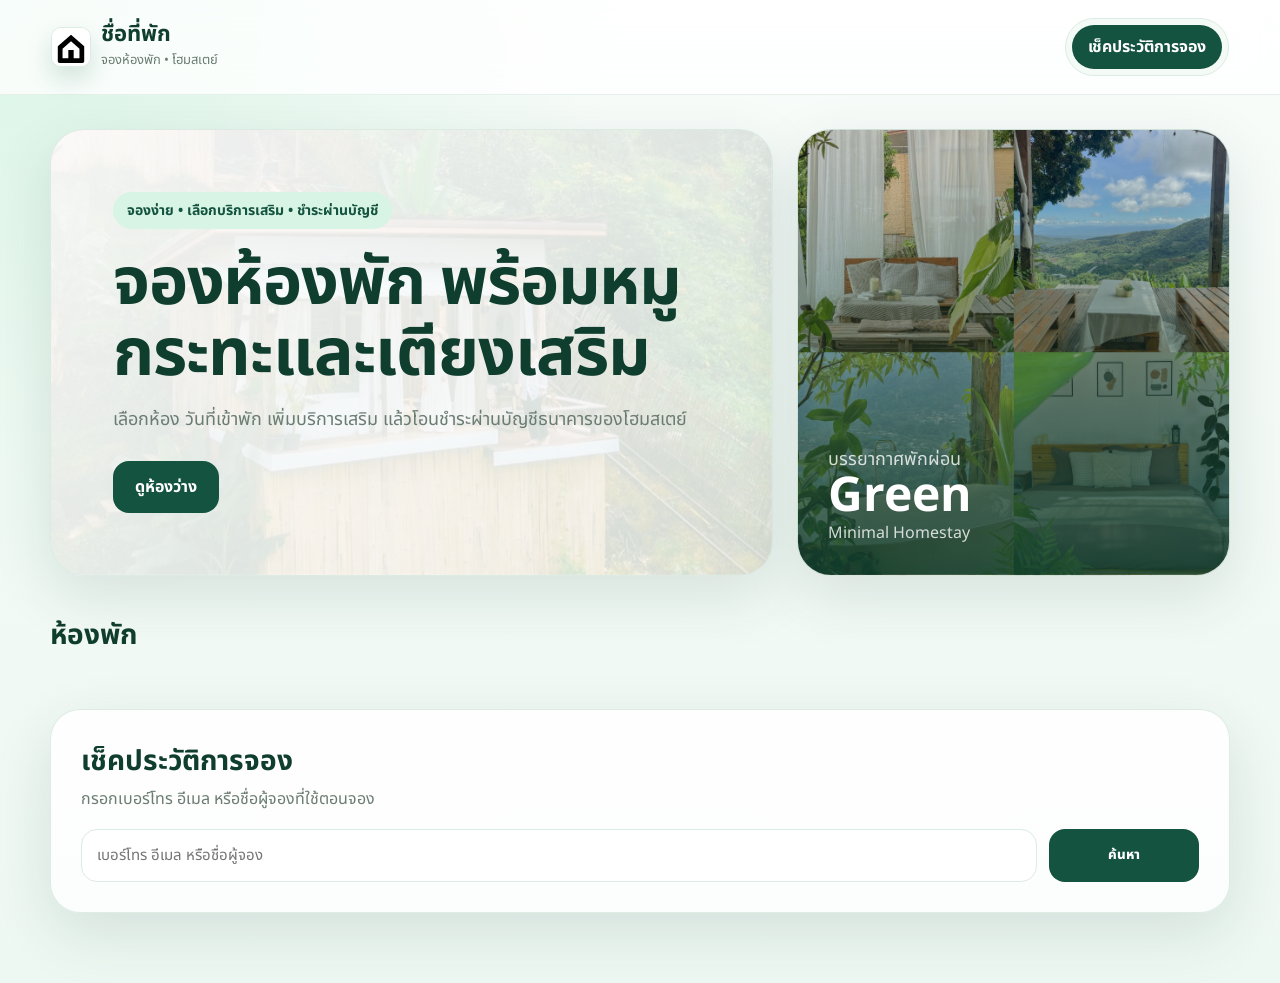
==== commit 2651fb63: "แก้ระบบจองที่พัก" ====
--- a/index.html
+++ b/index.html
@@ -13,11 +13,12 @@
   <link rel="apple-touch-icon" href="default-home-logo.svg" />
 </head>
 <body data-page-title-suffix="จองห้องพัก">
-  <header class="topbar">
+  <header class="topbar customer-topbar">
     <a class="brand" href="customer.html">
       <img class="site-logo" src="default-home-logo.svg" alt="โลโก้โฮมสเตย์" />
       <div>
-        <h1>ชื่อที่พัก</h1>
+        <h1>โฮมสเตย์
+        </h1>
         <p>จองห้องพัก • โฮมสเตย์</p>
       </div>
     </a>
@@ -31,10 +32,12 @@
       <div class="hero-text">
         <span class="pill">จองง่าย • เลือกบริการเสริม • ชำระผ่านบัญชี</span>
         <h2>จองห้องพัก พร้อมหมูกระทะและเตียงเสริม</h2>
+        <img class="hero-text-image hidden" src="" alt="" />
         <p>เลือกห้อง วันที่เข้าพัก เพิ่มบริการเสริม แล้วโอนชำระผ่านบัญชีธนาคารของโฮมสเตย์</p>
         <div class="hero-actions">
           <a href="#rooms" class="primary-link">ดูห้องว่าง</a>
-          <a href="#" class="secondary-link hidden" id="pageLinkBtn" target="_blank" rel="noopener">ดูเพจ</a>
+          <a href="#" class="secondary-link hidden" id="pageLinkBtn" target="_blank" rel="noopener">ติดต่อ Facebook</a>
+          <a href="#" class="secondary-link hidden" id="phoneLinkBtn">โทรหาที่พัก</a>
           <a href="#" class="secondary-link hidden" id="gpsLinkBtn" target="_blank" rel="noopener">ดู GPS</a>
         </div>
       </div>
@@ -42,6 +45,7 @@
         <p>บรรยากาศพักผ่อน</p>
         <strong>Green</strong>
         <span>Minimal Homestay</span>
+        <img class="hero-card-image hidden" src="" alt="" />
       </div>
     </section>
 
@@ -57,12 +61,12 @@
       <div class="section-head">
         <div>
           <h3>เช็คประวัติการจอง</h3>
-          <p>กรอกเลขรายการจองเพื่อดูข้อมูลการจองของคุณ</p>
+          <p>กรอกเบอร์โทร อีเมล หรือชื่อผู้จองที่ใช้ตอนจอง</p>
         </div>
       </div>
 
       <form id="historyForm" class="history-form">
-        <input type="text" id="historyBookingCode" placeholder="เช่น GS20260623-1234" required />
+        <input type="search" id="historySearchQuery" aria-label="ค้นหาประวัติการจอง" placeholder="เบอร์โทร อีเมล หรือชื่อผู้จอง" autocomplete="off" required />
         <button type="submit">ค้นหา</button>
       </form>
 
@@ -187,7 +191,7 @@
             </div>
           </div>
 
-          <div class="payment-help">
+          <div class="payment-help" id="paymentHelpText">
             <b>หลังโอนเงิน:</b> กรุณาแนบสลิปการโอนเงินก่อนส่งคำขอจอง หากไม่แนบสลิป ระบบจะไม่ให้ส่งจอง
           </div>
 
@@ -272,19 +276,25 @@
         <div class="ticket-lines" id="ticketDetails"></div>
       </div>
 
-      <div class="capture-warning">
-        <b>สำคัญ:</b> กรุณาแคปหน้าจอนี้ หรือกดปุ่ม “บันทึกรูปภาพ” เพื่อใช้ยื่นตอนมาเข้าพัก
-      </div>
-
-      <label class="capture-check">
-        <input type="checkbox" id="captureDoneCheck" />
-        <span>ฉันแคปหน้าจอไว้แล้ว</span>
-      </label>
-
       <div class="modal-actions">
         <button type="button" class="ghost-btn" id="backToEditBtn">ย้อนกลับไปแก้ข้อมูล</button>
-        <button type="button" id="saveTicketImageBtn">บันทึกรูปภาพ</button>
-        <button type="button" id="confirmSendBookingBtn" disabled>ยืนยันส่งคำจอง</button>
+        <button type="button" id="confirmSendBookingBtn">ยืนยันการจอง</button>
+      </div>
+    </div>
+  </div>
+
+  <div class="modal-overlay hidden" id="bookingSuccessModal">
+    <div class="modal-card booking-success-card">
+      <div class="booking-success-icon">✓</div>
+      <span class="pill">ส่งคำจองสำเร็จ</span>
+      <h3>เลขรายการจองของคุณ</h3>
+      <strong class="booking-success-code" id="successBookingCode">-</strong>
+      <p class="booking-success-warning">คุณสามารถใช้เบอร์โทร อีเมล หรือชื่อผู้จองเพื่อเช็คประวัติภายหลังได้</p>
+      <div class="booking-success-actions">
+        <button type="button" class="booking-copy-btn" id="copyBookingCodeBtn">
+          <span class="booking-action-icon">⧉</span>
+          <span>คัดลอกเลขจอง</span>
+        </button>
       </div>
     </div>
   </div>
--- a/style.css
+++ b/style.css
@@ -15,6 +15,201 @@
   --shadow: 0 20px 60px rgba(15, 61, 46, 0.12);
 }
 
+/* Owner booking table: compact single-card layout for mobile. */
+@media (max-width: 760px) {
+  .owner-dashboard .table-wrap {
+    overflow: visible;
+    border-radius: 0;
+  }
+
+  .owner-dashboard .booking-detail-table {
+    min-width: 0;
+    background: transparent;
+  }
+
+  .owner-dashboard .booking-detail-table thead {
+    display: none;
+  }
+
+  .owner-dashboard .booking-detail-table,
+  .owner-dashboard .booking-detail-table tbody {
+    display: block;
+    width: 100%;
+  }
+
+  .owner-dashboard .booking-detail-table .booking-detail-row {
+    display: grid;
+    grid-template-columns: minmax(0, 1fr) auto;
+    grid-template-areas:
+      "guest status"
+      "stay stay"
+      "payment payment"
+      "actions actions";
+    gap: 10px;
+    width: 100%;
+    padding: 12px;
+    margin-bottom: 12px;
+    border: 1px solid var(--line);
+    border-radius: 16px;
+    background: #fff;
+    overflow: visible;
+    box-shadow: 0 10px 24px rgba(15, 61, 46, .06);
+  }
+
+  .owner-dashboard .booking-detail-table .booking-detail-row > td {
+    display: block;
+    width: 100%;
+    min-width: 0;
+    padding: 0;
+    border-bottom: 0;
+  }
+
+  .owner-dashboard .booking-detail-table .booking-detail-row > td::before {
+    display: none;
+  }
+
+  .owner-dashboard .booking-guest-cell { grid-area: guest; }
+  .owner-dashboard .booking-stay-cell { grid-area: stay; }
+  .owner-dashboard .booking-payment-cell { grid-area: payment; }
+  .owner-dashboard .booking-actions-cell { grid-area: actions; }
+  .owner-dashboard .booking-status-cell {
+    grid-area: status;
+    justify-self: end;
+    align-self: start;
+    width: auto;
+  }
+
+  .owner-dashboard .booking-stay-cell,
+  .owner-dashboard .booking-payment-cell,
+  .owner-dashboard .booking-actions-cell {
+    padding-top: 10px;
+    border-top: 1px solid #edf5f0;
+  }
+
+  .owner-dashboard .booking-primary {
+    gap: 4px;
+  }
+
+  .owner-dashboard .booking-primary b,
+  .owner-dashboard .booking-room-title {
+    font-size: 15px;
+  }
+
+  .owner-dashboard .booking-code {
+    max-width: 100%;
+    font-size: 11px;
+    overflow-wrap: anywhere;
+  }
+
+  .owner-dashboard .booking-contact-list {
+    gap: 2px;
+    margin-top: 6px;
+    font-size: 12px;
+  }
+
+  .owner-dashboard .booking-note-box {
+    margin-top: 7px;
+    padding: 7px 8px;
+  }
+
+  .owner-dashboard .booking-date-range {
+    margin-top: 6px;
+    gap: 5px;
+    font-size: 13px;
+  }
+
+  .owner-dashboard .booking-meta-grid {
+    margin-top: 6px;
+  }
+
+  .owner-dashboard .booking-meta-grid span {
+    padding: 3px 7px;
+    font-size: 11px;
+  }
+
+  .owner-dashboard .booking-cost-lines {
+    max-width: none;
+    gap: 4px;
+    margin-top: 8px;
+  }
+
+  .owner-dashboard .booking-cost-lines span {
+    padding: 5px 7px;
+    gap: 8px;
+  }
+
+  .owner-dashboard .booking-cost-lines em,
+  .owner-dashboard .booking-cost-lines b {
+    font-size: 11px;
+  }
+
+  .owner-dashboard .booking-cost-lines .booking-grand-line b {
+    font-size: 13px;
+  }
+
+  .owner-dashboard .owner-payment-cell {
+    display: grid;
+    gap: 7px;
+  }
+
+  .owner-dashboard .owner-slip-preview,
+  .owner-dashboard .owner-slip-preview img {
+    width: 86px;
+  }
+
+  .owner-dashboard .owner-slip-preview img {
+    height: 104px;
+  }
+
+  .owner-dashboard .slip-checklist {
+    width: 100%;
+    max-width: none;
+    padding: 7px 8px;
+  }
+
+  .owner-dashboard .slip-check-row {
+    grid-template-columns: minmax(0, 1fr) 22px;
+    font-size: 12px;
+  }
+
+  .owner-dashboard .booking-status-cell .status {
+    max-width: 112px;
+    white-space: normal;
+    text-align: center;
+    line-height: 1.2;
+  }
+
+  .owner-dashboard .booking-actions-cell .action-row {
+    display: grid;
+    grid-template-columns: repeat(2, minmax(0, 1fr));
+    gap: 8px;
+  }
+
+  .owner-dashboard .booking-actions-cell .action-row button {
+    width: 100%;
+    min-height: 38px;
+    padding: 8px 10px;
+    font-size: 13px;
+    white-space: normal;
+  }
+}
+
+@media (max-width: 360px) {
+  .owner-dashboard .booking-detail-table .booking-detail-row {
+    grid-template-columns: 1fr;
+    grid-template-areas:
+      "guest"
+      "status"
+      "stay"
+      "payment"
+      "actions";
+  }
+
+  .owner-dashboard .booking-status-cell {
+    justify-self: start;
+  }
+}
+
 .admin-homestay-head {
   align-items: center;
 }
@@ -107,6 +302,21 @@
   font-size: 13px;
 }
 
+.admin-owner-password-row {
+  display: flex;
+  align-items: center;
+  gap: 8px;
+  flex-wrap: wrap;
+  margin-top: 6px;
+  color: var(--muted);
+  font-size: 13px;
+}
+
+.admin-owner-password-row strong {
+  color: var(--green-900);
+  word-break: break-word;
+}
+
 .admin-homestay-links {
   display: flex;
   gap: 10px;
@@ -120,17 +330,49 @@
 
 .admin-credit-pill {
   flex: 0 0 auto;
-  padding: 9px 12px;
-  border-radius: 999px;
+  display: grid;
+  gap: 2px;
+  min-width: 148px;
+  padding: 10px 12px;
+  border-radius: 14px;
   background: var(--green-800);
   color: white;
+  text-align: right;
+  box-shadow: 0 10px 24px rgba(20, 83, 63, .12);
+}
+
+.admin-credit-pill strong {
+  font-weight: 900;
+  font-size: 14px;
+  line-height: 1.15;
+}
+
+.admin-credit-pill span {
+  font-size: 11px;
   font-weight: 800;
-  font-size: 14px;
+  line-height: 1.2;
+  opacity: .9;
+}
+
+.admin-credit-pill.is-duration {
+  background: #1d4ed8;
+}
+
+.admin-credit-pill.is-infinity {
+  background: #6d28d9;
+}
+
+.admin-credit-pill.is-inactive {
+  background: #991b1b;
+}
+
+.admin-credit-pill.is-active {
+  background: var(--green-800);
 }
 
 .admin-homestay-actions {
   display: grid;
-  grid-template-columns: minmax(110px, 160px) repeat(3, auto);
+  grid-template-columns: minmax(120px, 180px) auto minmax(110px, 160px) repeat(3, auto);
   gap: 8px;
   align-items: center;
 }
@@ -162,12 +404,194 @@
   border: 1px solid #fed7aa !important;
 }
 
+.admin-save-password {
+  background: #eef6ff;
+  color: #1d4ed8;
+  border: 1px solid #bfdbfe !important;
+}
+
+.owner-password-setting {
+  padding-top: 14px;
+  border-top: 1px solid var(--line);
+}
+
+.settings-subhead {
+  padding-top: 12px;
+  border-top: 1px solid var(--line);
+}
+
+.settings-subhead h5 {
+  margin: 0;
+  color: var(--green-900);
+  font-size: 18px;
+}
+
+.owner-password-fields {
+  display: grid;
+  grid-template-columns: minmax(150px, 1fr) minmax(150px, 1fr) auto;
+  gap: 10px;
+  align-items: center;
+}
+
+.owner-password-fields input {
+  min-width: 0;
+}
+
+.owner-password-fields button {
+  min-height: 44px;
+  white-space: nowrap;
+}
+
 .admin-delete-homestay {
   background: #fef2f2;
   color: #b91c1c;
   border: 1px solid #fecaca !important;
 }
 
+.admin-dashboard-actions {
+  display: flex;
+  justify-content: flex-end;
+  margin-bottom: 14px;
+}
+
+.topup-history-filters {
+  display: grid;
+  grid-template-columns: minmax(150px, 180px) minmax(150px, 180px) minmax(170px, 220px) minmax(220px, 1fr);
+  gap: 10px;
+  margin-bottom: 14px;
+}
+
+.topup-history-filters select,
+.topup-history-filters input {
+  width: 100%;
+  min-width: 0;
+  padding: 11px 12px;
+  border: 1px solid var(--line);
+  border-radius: 8px;
+  background: #fff;
+}
+
+.topup-history-item {
+  padding: 14px;
+  border: 1px solid var(--line);
+  border-left: 4px solid #94a3b8;
+  border-radius: 8px;
+  background: #fff;
+  margin-bottom: 10px;
+}
+
+.topup-history-main {
+  display: flex;
+  align-items: flex-start;
+  justify-content: space-between;
+  gap: 12px;
+  margin-bottom: 10px;
+}
+
+.topup-history-main > div {
+  display: grid;
+  gap: 3px;
+}
+
+.topup-history-main strong {
+  color: var(--green-900);
+}
+
+.topup-history-main span,
+.topup-history-meta {
+  color: var(--muted);
+  font-size: 13px;
+}
+
+.topup-history-main b {
+  white-space: nowrap;
+  color: var(--green-800);
+}
+
+.topup-history-meta {
+  display: flex;
+  align-items: center;
+  gap: 10px;
+  flex-wrap: wrap;
+}
+
+.topup-history-meta strong {
+  color: var(--text);
+}
+
+.topup-history-detail-list {
+  display: grid;
+  gap: 6px;
+  margin: 10px 0;
+  color: var(--muted);
+  font-size: 13px;
+}
+
+.topup-history-detail-list > div {
+  display: grid;
+  grid-template-columns: 82px minmax(0, 1fr);
+  gap: 8px;
+  align-items: baseline;
+}
+
+.topup-history-detail-list span {
+  font-weight: 700;
+}
+
+.topup-history-detail-list strong {
+  color: var(--text);
+  overflow-wrap: anywhere;
+}
+
+.topup-history-slip-tools {
+  display: flex;
+  align-items: flex-start;
+  flex-wrap: wrap;
+  gap: 10px;
+  margin-top: 10px;
+}
+
+.topup-history-actions {
+  display: inline-flex;
+  align-items: center;
+  flex-wrap: wrap;
+  gap: 8px;
+}
+
+.topup-slip-popup-title {
+  padding: 0 44px 12px 0;
+  color: #fff;
+  font-weight: 800;
+}
+
+#topupSlipPopupFrame {
+  width: min(92vw, 980px);
+  height: min(78vh, 760px);
+  border: 0;
+  border-radius: 10px;
+  background: #fff;
+}
+
+.topup-history-item.req-pending { border-left-color: #f59e0b; }
+.topup-history-item.req-approved { border-left-color: #16a34a; }
+.topup-history-item.req-done { border-left-color: #0ea5e9; }
+.topup-history-item.req-rejected { border-left-color: #dc2626; }
+
+.history-slip-btn {
+  min-height: 34px;
+  border: 1px solid var(--line);
+  border-radius: 8px;
+  padding: 0 12px;
+  background: #f8fafc;
+  color: var(--green-800);
+  font-weight: 800;
+  cursor: pointer;
+}
+
+.history-muted {
+  color: var(--muted);
+}
+
 @media (max-width: 720px) {
   .admin-homestay-main {
     display: grid;
@@ -179,6 +603,26 @@
 
   .admin-homestay-actions {
     grid-template-columns: 1fr;
+  }
+
+  .owner-password-fields {
+    grid-template-columns: 1fr;
+  }
+
+  .admin-dashboard-actions {
+    justify-content: stretch;
+  }
+
+  .admin-dashboard-actions .ghost-btn {
+    width: 100%;
+  }
+
+  .topup-history-filters {
+    grid-template-columns: 1fr;
+  }
+
+  .topup-history-main {
+    display: grid;
   }
 }
 
@@ -249,8 +693,9 @@
   font-size: 13px;
 }
 
-nav {
+header.topbar nav {
   display: flex;
+  justify-content: flex-end;
   gap: 8px;
   padding: 6px;
   background: var(--green-50);
@@ -337,6 +782,27 @@
   color: var(--muted);
   font-size: 18px;
   margin: 0 0 28px;
+}
+
+.hero-text-image,
+.hero-card-image {
+  width: 100%;
+  display: block;
+  object-fit: cover;
+  border-radius: 8px;
+  border: 1px solid var(--line);
+  background: var(--green-50);
+}
+
+.hero-text-image {
+  max-height: 260px;
+  margin: 0 0 24px;
+  aspect-ratio: 16 / 9;
+}
+
+.hero-card-image {
+  margin-top: 18px;
+  aspect-ratio: 4 / 3;
 }
 
 .primary-link, .ghost-link {
@@ -461,10 +927,54 @@
   gap: 12px;
 }
 
+.customer-room-actions {
+  display: flex;
+  align-items: center;
+  justify-content: flex-end;
+  gap: 8px;
+  flex-wrap: nowrap;
+}
+
+.customer-room-actions button {
+  white-space: nowrap;
+  width: auto;
+}
+
 .price {
   color: var(--green-800);
   font-weight: 800;
   font-size: 22px;
+}
+
+.room-sale-price {
+  display: grid;
+  gap: 3px;
+  align-items: start;
+}
+
+.room-original-price {
+  display: inline-flex;
+  align-items: center;
+  gap: 6px;
+  color: #dc2626;
+  font-size: 13px;
+  font-weight: 900;
+  white-space: nowrap;
+}
+
+.room-original-price span {
+  text-decoration: line-through;
+  text-decoration-thickness: 2px;
+  text-decoration-color: #dc2626;
+}
+
+.room-original-price b {
+  color: #dc2626;
+  font-size: 12px;
+}
+
+.room-discount-price {
+  color: #111827;
 }
 
 .room-card button {
@@ -475,6 +985,18 @@
   background: var(--green-700);
   cursor: pointer;
   font-weight: 700;
+}
+
+.room-card .detail-toggle-btn {
+  margin: 0;
+  border: 1.5px solid #86efac;
+  background: #f0fdf4;
+  color: #15803d;
+}
+
+.room-card .detail-toggle-btn:hover {
+  background: #dcfce7;
+  border-color: #4ade80;
 }
 
 .booking-panel {
@@ -978,6 +1500,15 @@
   grid-column: 1 / -1;
 }
 
+#roomForm {
+  grid-template-columns: minmax(0, 1.35fr) minmax(120px, .65fr);
+}
+
+#roomForm > .field:nth-of-type(1),
+#roomForm > .field:nth-of-type(2) {
+  grid-column: auto;
+}
+
 .room-manage-card {
   margin-bottom: 22px;
 }
@@ -987,7 +1518,212 @@
   gap: 14px;
 }
 
+#roomListPanel.visible {
+  padding: 0;
+  background: rgba(248, 252, 250, .98);
+}
+
+#roomListPanel.visible .section-mini-head {
+  position: sticky;
+  top: 0;
+  z-index: 5;
+  margin: 0;
+  padding: 14px 58px 12px 18px;
+  background: rgba(255, 255, 255, .98);
+  border-bottom: 1px solid var(--line);
+  border-radius: 18px 18px 0 0;
+  backdrop-filter: blur(10px);
+}
+
+#roomListPanel.visible .room-card-grid {
+  grid-template-columns: repeat(2, minmax(0, 1fr));
+  gap: 10px;
+  padding: 12px;
+}
+
+#roomListPanel.visible .room-owner-card {
+  grid-template-columns: 110px minmax(0, 1fr);
+  gap: 10px;
+  padding: 10px;
+  border-radius: 14px;
+}
+
+#roomListPanel.visible .room-owner-media .room-thumb {
+  height: 104px;
+  border-radius: 10px;
+}
+
+#roomListPanel.visible .room-owner-main {
+  gap: 8px;
+}
+
+#roomListPanel.visible .room-owner-top {
+  align-items: center;
+  gap: 8px;
+  min-width: 0;
+}
+
+#roomListPanel.visible .room-owner-top .room-owner-title {
+  flex: 1 1 auto;
+  min-width: 0;
+}
+
+#roomListPanel.visible .room-top-price-field {
+  flex: 0 0 82px;
+  min-width: 0;
+}
+
+#roomListPanel.visible .room-top-discount-field {
+  flex: 0 0 88px;
+  min-width: 0;
+}
+
+#roomListPanel.visible .room-top-price-field > span {
+  font-size: 0 !important;
+  line-height: 0;
+}
+
+#roomListPanel.visible .room-top-price-field > span::before {
+  content: "\0E23\0E32\0E04\0E32 / \0E04\0E37\0E19";
+  color: var(--muted);
+  font-size: 10px;
+  font-weight: 800;
+  line-height: 1.15;
+}
+
+.room-top-price-field > span {
+  font-size: 0 !important;
+  line-height: 0;
+}
+
+.room-top-price-field > span::before {
+  content: "\0E23\0E32\0E04\0E32 / \0E04\0E37\0E19";
+  color: var(--muted);
+  font-size: 10px;
+  font-weight: 800;
+  line-height: 1.15;
+}
+
+#roomListPanel.visible .room-top-discount-field > span,
+.room-top-discount-field > span {
+  font-size: 10px;
+  line-height: 1.15;
+  color: var(--muted);
+  font-weight: 800;
+}
+
+#roomListPanel.visible .room-owner-fields > .price-field:not(.room-top-price-field) {
+  display: none;
+}
+
+#roomListPanel.visible .room-owner-title {
+  gap: 3px;
+}
+
+#roomListPanel.visible .room-owner-title span,
+#roomListPanel.visible .room-owner-field > span {
+  font-size: 10px;
+}
+
+#roomListPanel.visible .room-title-input {
+  width: 100%;
+  height: 36px;
+  padding: 7px 10px;
+  border-radius: 10px;
+  font-size: 14px;
+}
+
+#roomListPanel.visible .status {
+  flex: 0 0 auto;
+  padding: 6px 8px;
+  border-radius: 999px;
+  font-size: 10px;
+  white-space: nowrap;
+}
+
+#roomListPanel.visible .room-owner-fields {
+  grid-template-columns: minmax(72px, .42fr) minmax(0, 1fr);
+  gap: 8px;
+}
+
+#roomListPanel.visible .room-owner-field {
+  gap: 4px;
+}
+
+#roomListPanel.visible .price-field {
+  grid-column: 1;
+}
+
+#roomListPanel.visible .detail-field {
+  grid-column: 2;
+  grid-row: span 2;
+}
+
+#roomListPanel.visible .upload-field {
+  grid-column: 1;
+}
+
+#roomListPanel.visible .room-owner-field .inline-input {
+  min-height: 0;
+  padding: 7px 9px;
+  border-radius: 10px;
+  font-size: 12px;
+}
+
+#roomListPanel.visible .room-owner-field textarea.inline-input {
+  min-height: 88px;
+  height: 88px;
+  resize: vertical;
+}
+
+#roomListPanel.visible .inline-file-box {
+  gap: 3px;
+  margin-top: 0;
+  padding: 8px;
+  border-radius: 10px;
+}
+
+#roomListPanel.visible .inline-file-box span {
+  font-size: 11px;
+}
+
+#roomListPanel.visible .inline-file-box small,
+#roomListPanel.visible .room-gallery-count {
+  font-size: 10px;
+}
+
+#roomListPanel.visible .table-upload-preview {
+  width: 72px;
+  max-height: 54px;
+}
+
+#roomListPanel.visible .room-card-actions {
+  display: flex;
+  flex-wrap: wrap;
+  gap: 6px;
+  align-items: center;
+  justify-content: flex-start;
+}
+
+#roomListPanel.visible .room-card-actions button {
+  width: auto;
+  min-height: 34px;
+  padding: 7px 12px;
+  border-radius: 10px;
+  font-size: 11px;
+  white-space: nowrap;
+}
+
+#roomListPanel.visible .room-card-actions .save-room-btn {
+  min-width: 70px;
+}
+
+#roomListPanel.visible .room-card-actions .danger-btn {
+  min-width: 44px;
+}
+
 .room-owner-card {
+  min-width: 0;
   display: grid;
   grid-template-columns: 180px minmax(0, 1fr);
   gap: 16px;
@@ -1019,6 +1755,7 @@
   align-items: flex-start;
   justify-content: space-between;
   gap: 12px;
+  min-width: 0;
 }
 
 .room-owner-title {
@@ -1056,11 +1793,13 @@
 .room-owner-field .inline-input {
   width: 100%;
   min-width: 0;
+  box-sizing: border-box;
 }
 
 .room-owner-field textarea.inline-input {
   min-height: 104px;
   resize: vertical;
+  min-width: 0;
 }
 
 .room-closed-note {
@@ -1465,15 +2204,15 @@
 
 .setting-addon-list {
   display: grid;
-  gap: 10px;
+  gap: 8px;
 }
 
 .setting-addon-row {
   display: grid;
-  grid-template-columns: minmax(160px, 1.3fr) minmax(100px, .7fr) minmax(100px, .7fr) auto auto;
-  gap: 10px;
-  align-items: end;
-  padding: 12px;
+  grid-template-columns: minmax(0, 1.35fr) minmax(76px, .45fr) minmax(82px, .5fr) max-content 42px;
+  gap: 8px;
+  align-items: center;
+  padding: 10px;
   border: 1px solid rgba(220, 235, 227, .9);
   border-radius: 8px;
   background: #f8fcfa;
@@ -1481,28 +2220,55 @@
 
 .settings-form .field.compact {
   margin: 0;
+  gap: 4px;
+  min-width: 0;
+}
+
+.settings-form .field.compact label {
+  font-size: 11px;
+  line-height: 1.1;
+  white-space: nowrap;
+}
+
+.settings-form .field.compact input {
+  min-width: 0;
+  height: 38px;
+  padding: 8px 10px;
+  border-radius: 10px;
+  font-size: 13px;
 }
 
 .setting-addon-active {
   display: inline-flex;
   align-items: center;
-  gap: 6px;
-  min-height: 42px;
+  justify-content: center;
+  gap: 5px;
+  min-height: 38px;
+  margin: 16px 0 0;
   color: var(--green-900);
+  font-size: 12px;
   font-weight: 800;
+  white-space: nowrap;
 }
 
 .setting-addon-remove,
 .setting-addon-add {
-  min-height: 42px;
+  min-height: 38px;
 }
 
 .setting-addon-remove {
+  grid-column: auto !important;
+  width: 42px;
+  min-width: 42px;
+  padding: 0 !important;
   background: #fee2e2;
   color: #991b1b;
+  border-radius: 10px !important;
+  font-size: 12px;
 }
 
 .setting-addon-add {
+  grid-column: 1 / -1 !important;
   margin-top: 10px;
 }
 
@@ -1753,8 +2519,45 @@
 }
 
 @media (max-width: 760px) {
+  #roomForm {
+    grid-template-columns: minmax(0, 1fr) minmax(92px, .42fr);
+  }
+
   .setting-addon-row {
-    grid-template-columns: 1fr;
+    grid-template-columns: minmax(96px, 1fr) 60px 64px 34px 34px;
+    gap: 6px;
+    padding: 8px;
+    align-items: center;
+  }
+
+  .setting-addon-row .field.compact label {
+    display: none;
+  }
+
+  .setting-addon-row .field.compact input {
+    height: 36px;
+    padding: 7px 8px;
+    font-size: 12px;
+  }
+
+  .setting-addon-active {
+    width: 34px;
+    min-height: 36px;
+    margin: 0;
+    font-size: 0;
+    gap: 0;
+  }
+
+  .setting-addon-active input {
+    width: 18px;
+    height: 18px;
+  }
+
+  .setting-addon-remove {
+    width: 34px;
+    min-width: 34px;
+    min-height: 36px;
+    font-size: 11px;
   }
 
   .booking-detail-table {
@@ -1882,7 +2685,7 @@
     gap: 14px;
   }
 
-  nav { width: 100%; }
+  header.topbar nav { width: auto; }
   .nav-link { flex: 1; text-align: center; }
   .section-head { align-items: flex-start; flex-direction: column; }
 }
@@ -1921,6 +2724,135 @@
     width: 100%;
   }
 }
+
+.booking-success-card {
+  width: min(460px, 100%);
+  text-align: center;
+}
+
+.booking-success-icon {
+  width: 58px;
+  height: 58px;
+  display: grid;
+  place-items: center;
+  margin: 0 auto 12px;
+  border-radius: 50%;
+  background: var(--green-800);
+  color: #fff;
+  font-size: 30px;
+  font-weight: 900;
+}
+
+.booking-success-card h3 {
+  margin: 14px 0 8px;
+}
+
+.booking-success-code {
+  display: block;
+  padding: 14px;
+  border: 2px dashed var(--green-700);
+  border-radius: 16px;
+  background: var(--green-50);
+  color: var(--green-900);
+  font-size: clamp(24px, 7vw, 36px);
+  line-height: 1.2;
+  overflow-wrap: anywhere;
+}
+
+.booking-success-warning {
+  margin: 14px 0;
+  padding: 12px;
+  border-radius: 14px;
+  background: #fff7d6;
+  color: #754c00;
+  font-weight: 800;
+}
+
+.booking-success-actions {
+  display: grid;
+  grid-template-columns: minmax(0, .75fr) minmax(0, 1.25fr);
+  gap: 10px;
+}
+
+.booking-success-actions button {
+  width: 100%;
+  min-height: 58px;
+  border-radius: 18px;
+  font-weight: 900;
+  transition: transform .18s ease, box-shadow .18s ease, background .18s ease;
+}
+
+.booking-success-actions button:not(:disabled):active {
+  transform: translateY(1px) scale(.99);
+}
+
+.booking-copy-btn {
+  display: flex;
+  align-items: center;
+  justify-content: center;
+  gap: 9px;
+  border: 1.5px solid var(--green-700);
+  background: linear-gradient(180deg, #fff, #f4fbf7);
+  color: var(--green-900);
+  box-shadow: 0 8px 18px rgba(20, 83, 63, .09);
+}
+
+.booking-copy-btn:hover {
+  background: var(--green-50);
+}
+
+.booking-action-icon {
+  font-size: 22px;
+  line-height: 1;
+}
+
+.booking-facebook-icon {
+  width: 36px;
+  height: 36px;
+  display: grid;
+  place-items: end center;
+  border-radius: 50%;
+  background: #fff;
+  color: #1877f2;
+  font: 900 31px/34px Arial, sans-serif;
+  overflow: hidden;
+}
+
+.booking-action-text {
+  display: grid;
+  min-width: 0;
+}
+
+.booking-action-text strong {
+  font-size: 14px;
+  line-height: 1.2;
+}
+
+.booking-action-text small {
+  margin-top: 2px;
+  color: rgba(255,255,255,.82);
+  font-size: 10px;
+  font-weight: 600;
+  line-height: 1.2;
+}
+
+.booking-action-arrow {
+  font-size: 28px;
+  font-weight: 400;
+  line-height: 1;
+}
+
+body.booking-success-open {
+  overflow: hidden;
+}
+
+@media (max-width: 560px) {
+  .booking-success-actions {
+    grid-template-columns: 1fr;
+  }
+
+}
+
 
 /* Final override: topup modal must stay centered and inside the viewport. */
 #topupModal.modal-overlay {
@@ -2675,6 +3607,18 @@
   gap: 12px;
 }
 
+.history-result-count {
+  margin: 0 0 12px;
+  color: var(--green-900);
+  font-weight: 700;
+}
+
+.history-card + .history-card {
+  margin-top: 16px;
+  padding-top: 16px;
+  border-top: 1px solid var(--line);
+}
+
 .history-card > div {
   padding: 14px;
   border-radius: 18px;
@@ -3324,6 +4268,139 @@
 }
 
 @media (max-width: 560px) {
+  #roomListPanel.visible {
+    width: min(360px, calc(100vw - 12px));
+    max-height: calc(100dvh - 12px);
+    padding: 0;
+    border-radius: 16px;
+  }
+
+  #roomListPanel.visible .section-mini-head {
+    margin: 0;
+    padding: 10px 50px 9px 12px;
+    border-radius: 16px 16px 0 0;
+  }
+
+  #roomListPanel.visible .section-mini-head h4 {
+    font-size: 15px;
+  }
+
+  #roomListPanel.visible .section-mini-head p {
+    font-size: 10px;
+  }
+
+  #roomListPanel.visible .room-card-grid {
+    grid-template-columns: repeat(2, minmax(0, 1fr));
+    gap: 8px;
+    padding: 8px;
+  }
+
+  #roomListPanel.visible .room-owner-card {
+    grid-template-columns: minmax(0, 1fr);
+    gap: 7px;
+    padding: 8px;
+    border-radius: 12px;
+  }
+
+  #roomListPanel.visible .room-owner-media .room-thumb {
+    height: 76px;
+    border-radius: 9px;
+  }
+
+  #roomListPanel.visible .room-owner-top {
+    display: grid;
+    grid-template-columns: minmax(0, 1fr) minmax(50px, .48fr) minmax(54px, .52fr);
+    align-items: end;
+    flex-direction: row;
+    gap: 5px;
+  }
+
+  #roomListPanel.visible .status {
+    grid-column: 1 / -1;
+    width: fit-content;
+    padding: 5px 7px;
+    font-size: 9px;
+  }
+
+  #roomListPanel.visible .room-top-price-field {
+    width: 100%;
+    min-width: 0;
+  }
+
+  #roomListPanel.visible .room-top-discount-field {
+    width: 100%;
+    min-width: 0;
+  }
+
+  #roomListPanel.visible .room-top-price-field > span::before {
+    font-size: 9px;
+  }
+
+  #roomListPanel.visible .room-title-input {
+    height: 34px;
+    padding: 6px 8px;
+    font-size: 13px;
+  }
+
+  #roomListPanel.visible .room-top-discount-field > span,
+  .room-top-discount-field > span {
+    font-size: 9px;
+  }
+
+  #roomListPanel.visible .room-owner-fields {
+    grid-template-columns: minmax(0, 1fr);
+    gap: 6px;
+  }
+
+  #roomListPanel.visible .price-field,
+  #roomListPanel.visible .detail-field,
+  #roomListPanel.visible .upload-field {
+    grid-column: 1;
+    grid-row: auto;
+  }
+
+  #roomListPanel.visible .room-owner-field textarea.inline-input {
+    min-height: 70px;
+    height: 70px;
+  }
+
+  #roomListPanel.visible .inline-file-box {
+    padding: 7px;
+  }
+
+  #roomListPanel.visible .table-upload-preview {
+    width: 58px;
+    max-height: 42px;
+  }
+
+  #roomListPanel.visible .room-card-actions {
+    display: flex;
+    flex-wrap: wrap;
+    gap: 5px;
+    justify-content: flex-start;
+  }
+
+  #roomListPanel.visible .room-card-actions .danger-btn {
+    grid-column: auto;
+  }
+
+  #roomListPanel.visible .room-card-actions button {
+    width: auto;
+    min-width: 0;
+    min-height: 30px;
+    padding: 5px 7px;
+    font-size: 9px;
+    white-space: nowrap;
+  }
+
+  #roomListPanel.visible .room-card-actions .save-room-btn {
+    min-width: 46px;
+  }
+
+  #roomListPanel.visible .room-card-actions .danger-btn {
+    min-width: 30px;
+  }
+
   .room-owner-card {
     padding: 10px;
     border-radius: 16px;
@@ -4819,6 +5896,22 @@
     min-height: 44px;
   }
 
+  .room-meta .customer-room-actions {
+    width: 100%;
+    display: grid;
+    grid-template-columns: 1fr 1fr;
+    gap: 8px;
+  }
+
+  .room-meta .customer-room-actions button,
+  .room-card .customer-room-actions .detail-toggle-btn,
+  .room-card .customer-room-actions .book-room-btn {
+    width: 100%;
+    min-height: 42px;
+    padding-inline: 8px;
+    font-size: 12px;
+  }
+
   .room-detail-modal-card {
     width: calc(100vw - 20px);
   }
@@ -4962,6 +6055,286 @@
 @media (max-width: 340px) {
   #topupModal.modal-overlay .topup-pkg-grid {
     grid-template-columns: 1fr;
+  }
+}
+
+/* Last-pass room manager layout polish. */
+#roomListPanel.visible {
+  width: calc(100vw - 18px);
+}
+
+#roomListPanel.visible .section-mini-head {
+  display: grid;
+  grid-template-columns: auto minmax(0, 1fr) 38px;
+  align-items: center;
+  column-gap: 14px;
+  width: 100%;
+  box-sizing: border-box;
+  padding: 14px 14px 14px 22px;
+}
+
+#roomListPanel.visible .section-mini-head h4 {
+  margin: 0;
+  white-space: nowrap;
+}
+
+#roomListPanel.visible .section-mini-head p {
+  min-width: 0;
+  margin: 0;
+  overflow: hidden;
+  text-overflow: ellipsis;
+  white-space: nowrap;
+}
+
+#roomListPanel.visible .panel-close-btn {
+  position: static;
+  justify-self: end;
+  width: 38px;
+  height: 38px;
+  border-radius: 12px;
+}
+
+#roomListPanel.visible .room-card-grid {
+  grid-template-columns: repeat(2, minmax(0, 1fr));
+  gap: 14px;
+  padding: 14px;
+}
+
+#roomListPanel.visible .room-owner-card {
+  position: relative;
+  grid-template-columns: 136px minmax(0, 1fr);
+  gap: 14px;
+  padding: 14px;
+  border-radius: 16px;
+  align-items: start;
+}
+
+#roomListPanel.visible .room-owner-main {
+  padding-top: 28px;
+}
+
+#roomListPanel.visible .room-owner-media .room-thumb {
+  height: 130px;
+  border-radius: 12px;
+}
+
+#roomListPanel.visible .room-owner-top {
+  display: grid;
+  grid-template-columns: minmax(120px, 1fr) minmax(96px, .58fr) auto;
+  align-items: end;
+  gap: 10px;
+}
+
+#roomListPanel.visible .room-owner-title,
+#roomListPanel.visible .room-owner-field {
+  min-width: 0;
+}
+
+#roomListPanel.visible .room-top-price-field,
+#roomListPanel.visible .room-top-discount-field {
+  flex: none;
+}
+
+#roomListPanel.visible .room-top-discount-field {
+  grid-column: 2 / 4;
+  width: min(100%, 180px);
+}
+
+#roomListPanel.visible .status {
+  position: absolute;
+  top: 12px;
+  right: 12px;
+  z-index: 1;
+  padding: 8px 12px;
+}
+
+#roomListPanel.visible .room-owner-fields {
+  grid-template-columns: 112px minmax(0, 1fr);
+  gap: 10px;
+}
+
+#roomListPanel.visible .upload-field {
+  grid-column: 1;
+  grid-row: 1 / span 2;
+}
+
+#roomListPanel.visible .detail-field {
+  grid-column: 2;
+  grid-row: 1 / span 2;
+}
+
+#roomListPanel.visible .room-owner-field textarea.inline-input {
+  min-height: 110px;
+  height: 110px;
+}
+
+#roomListPanel.visible .inline-file-box {
+  min-height: 92px;
+  align-content: center;
+}
+
+#roomListPanel.visible .room-card-actions {
+  margin-top: 2px;
+  justify-content: flex-end;
+}
+
+#roomListPanel.visible .room-card-actions button {
+  min-height: 38px;
+  padding: 8px 16px;
+  border-radius: 12px;
+  font-size: 12px;
+}
+
+@media (min-width: 681px) and (max-width: 1180px) {
+  #roomListPanel.visible .room-card-grid {
+    grid-template-columns: repeat(2, minmax(0, 1fr));
+  }
+
+  #roomListPanel.visible .room-owner-card {
+    grid-template-columns: 118px minmax(0, 1fr);
+    gap: 10px;
+    padding: 12px;
+  }
+
+  #roomListPanel.visible .room-owner-media .room-thumb {
+    height: 116px;
+  }
+
+  #roomListPanel.visible .room-owner-top {
+    grid-template-columns: 1fr;
+    gap: 8px;
+  }
+
+  #roomListPanel.visible .room-top-price-field,
+  #roomListPanel.visible .room-top-discount-field {
+    grid-column: 1;
+    width: 100%;
+  }
+
+  #roomListPanel.visible .room-owner-fields {
+    grid-template-columns: 1fr;
+    gap: 8px;
+  }
+
+  #roomListPanel.visible .upload-field,
+  #roomListPanel.visible .detail-field {
+    grid-column: 1;
+    grid-row: auto;
+  }
+
+  #roomListPanel.visible .room-owner-field textarea.inline-input {
+    width: 100%;
+    min-height: 84px;
+    height: 84px;
+  }
+
+  #roomListPanel.visible .inline-file-box {
+    min-height: 72px;
+  }
+
+  #roomListPanel.visible .room-card-actions {
+    justify-content: flex-end;
+  }
+
+  #roomListPanel.visible .room-card-actions button {
+    padding-inline: 12px;
+  }
+}
+
+@media (max-width: 680px) {
+  #roomListPanel.visible .room-card-grid {
+    grid-template-columns: 1fr;
+  }
+}
+
+@media (max-width: 680px) {
+  #roomListPanel.visible .section-mini-head {
+    grid-template-columns: minmax(0, 1fr) 36px;
+    padding: 12px;
+  }
+
+  #roomListPanel.visible .section-mini-head h4,
+  #roomListPanel.visible .section-mini-head p {
+    grid-column: 1;
+  }
+
+  #roomListPanel.visible .section-mini-head p {
+    margin-top: 3px;
+    white-space: normal;
+  }
+
+  #roomListPanel.visible .panel-close-btn {
+    grid-column: 2;
+    grid-row: 1 / span 2;
+    width: 36px;
+    height: 36px;
+  }
+
+  #roomListPanel.visible .room-owner-card {
+    grid-template-columns: 118px minmax(0, 1fr);
+    gap: 10px;
+    padding: 10px;
+  }
+
+  #roomListPanel.visible .room-owner-media .room-thumb {
+    height: 112px;
+  }
+
+  #roomListPanel.visible .room-owner-top {
+    grid-template-columns: minmax(0, 1fr) minmax(84px, .65fr);
+  }
+
+  #roomListPanel.visible .room-top-discount-field {
+    grid-column: 2;
+    grid-row: 2;
+    width: 100%;
+  }
+
+  #roomListPanel.visible .status {
+    position: static;
+    grid-column: 2;
+    grid-row: 1;
+  }
+
+  #roomListPanel.visible .room-owner-main {
+    padding-top: 0;
+  }
+
+  #roomListPanel.visible .room-top-price-field {
+    grid-column: 1;
+    grid-row: 2;
+  }
+
+  #roomListPanel.visible .room-owner-fields {
+    grid-template-columns: 1fr;
+  }
+
+  #roomListPanel.visible .upload-field,
+  #roomListPanel.visible .detail-field {
+    grid-column: 1;
+    grid-row: auto;
+  }
+}
+
+@media (max-width: 560px) {
+  #roomListPanel.visible .room-card-grid {
+    grid-template-columns: 1fr;
+  }
+
+  #roomListPanel.visible .room-owner-card {
+    grid-template-columns: 1fr;
+  }
+
+  #roomListPanel.visible .room-owner-media .room-thumb {
+    height: 170px;
+  }
+
+  #roomListPanel.visible .room-card-actions {
+    justify-content: stretch;
+  }
+
+  #roomListPanel.visible .room-card-actions button {
+    flex: 1 1 0;
   }
 }
 
@@ -5027,3 +6400,270 @@
     font-size: 28px;
   }
 }
+/* Customer room cards: two per row with square, even images. */
+.room-grid {
+  grid-template-columns: repeat(2, minmax(0, 1fr));
+}
+
+.room-grid .room-img {
+  width: 100%;
+  height: auto;
+  aspect-ratio: 1 / 1;
+  border-radius: 18px;
+}
+
+@media (min-width: 1025px) {
+  .room-grid {
+    grid-template-columns: repeat(3, minmax(0, 1fr));
+  }
+}
+
+@media (min-width: 641px) and (max-width: 1024px) {
+  .room-grid {
+    grid-template-columns: repeat(3, minmax(0, 1fr));
+  }
+}
+
+@media (max-width: 640px) {
+  .room-grid {
+    grid-template-columns: repeat(2, minmax(0, 1fr));
+    gap: 8px;
+  }
+
+  .room-grid .room-img {
+    border-radius: 12px;
+  }
+
+  .room-grid .room-card {
+    padding: 8px;
+    border-radius: 14px;
+  }
+
+  .room-grid .room-card h4 {
+    font-size: 15px;
+    line-height: 1.25;
+  }
+
+  .room-grid .room-meta,
+  .room-grid .customer-room-actions {
+    align-items: stretch;
+    flex-direction: column;
+    gap: 7px;
+  }
+
+  .room-grid .price {
+    font-size: 16px;
+  }
+
+  .room-grid .customer-room-actions button,
+  .room-grid .room-card button {
+    width: 100%;
+    min-height: 34px;
+    padding: 7px 8px;
+    font-size: 11px;
+  }
+}
+
+.room-grid .room-card {
+  min-width: 0;
+}
+
+.room-grid .room-meta {
+  min-width: 0;
+}
+
+.room-grid .customer-room-actions {
+  min-width: 0;
+  flex-wrap: wrap;
+}
+
+.room-grid .customer-room-actions button {
+  min-width: 0;
+  flex: 1 1 120px;
+}
+
+@media (max-width: 640px) {
+  .room-grid .customer-room-actions button,
+  .room-grid .room-card button {
+    width: 100%;
+    flex-basis: auto;
+  }
+}
+
+/* Customer mobile header: keep booking history at the top-right. */
+@media (max-width: 560px) {
+  .customer-topbar {
+    position: sticky;
+    top: 0;
+    flex-direction: row;
+    align-items: center;
+    gap: 8px;
+  }
+
+  .customer-topbar .brand {
+    width: auto;
+    flex: 1 1 auto;
+    min-width: 0;
+  }
+
+  .customer-topbar .brand > div {
+    min-width: 0;
+  }
+
+  .customer-topbar .customer-only-nav {
+    width: auto;
+    flex: 0 0 auto;
+    margin-left: auto;
+    overflow: visible;
+    padding: 4px;
+    border-radius: 12px;
+  }
+
+  .customer-topbar .customer-only-nav .nav-link {
+    display: block;
+    padding: 8px 10px;
+    font-size: 11px;
+    line-height: 1.2;
+    white-space: nowrap;
+  }
+}
+
+/* Compact slip uploader on phones. */
+@media (max-width: 560px) {
+  .slip-upload {
+    gap: 8px;
+  }
+
+  .slip-dropzone {
+    grid-template-columns: 42px minmax(0, 1fr);
+    gap: 8px 10px;
+    min-height: 0;
+    padding: 10px;
+    text-align: left;
+  }
+
+  .slip-dropzone .slip-icon {
+    width: 42px;
+    height: 42px;
+    margin: 0;
+    font-size: 19px;
+  }
+
+  .slip-dropzone .slip-text {
+    min-width: 0;
+  }
+
+  .slip-dropzone .slip-text strong {
+    font-size: 14px;
+  }
+
+  .slip-dropzone .slip-text span,
+  .slip-dropzone .slip-text small {
+    font-size: 11px;
+    line-height: 1.35;
+  }
+
+  .slip-dropzone .slip-pill {
+    grid-column: 1 / -1;
+    width: 100%;
+    max-width: none;
+    padding: 6px 10px;
+    font-size: 11px;
+  }
+
+  .slip-preview {
+    grid-template-columns: 56px minmax(0, 1fr) auto;
+    gap: 10px;
+    padding: 10px;
+    text-align: left;
+  }
+
+  .slip-preview-thumb {
+    width: 56px;
+    height: 56px;
+    margin: 0;
+    border-radius: 12px;
+  }
+
+  .slip-preview-info {
+    min-width: 0;
+  }
+
+  .slip-preview-info b {
+    width: 100%;
+    max-width: none;
+    font-size: 12px;
+    white-space: nowrap;
+    overflow: hidden;
+    text-overflow: ellipsis;
+  }
+
+  .slip-preview-info span {
+    font-size: 11px;
+  }
+
+  .slip-preview button {
+    width: auto;
+    min-height: 36px;
+    padding: 7px 10px;
+    font-size: 11px;
+    white-space: nowrap;
+  }
+}
+
+/* Final booking success actions: full-width bars with one-line labels. */
+.booking-success-actions {
+  display: grid !important;
+  grid-template-columns: minmax(0, 1fr) !important;
+  width: 100%;
+  gap: 10px;
+}
+
+.booking-success-actions .booking-copy-btn {
+  width: 100% !important;
+  min-width: 0;
+  min-height: 52px;
+  display: flex !important;
+  align-items: center;
+  justify-content: center;
+  padding: 10px 14px !important;
+  white-space: nowrap !important;
+  word-break: keep-all !important;
+  overflow-wrap: normal !important;
+  line-height: 1.2;
+  text-align: center;
+}
+
+
+/* Mobile booking calendar: prevent status text from overlapping the date. */
+@media (max-width: 560px) {
+  .calendar-grid {
+    gap: 5px;
+  }
+
+  .calendar-day {
+    min-height: 44px;
+    display: flex;
+    flex-direction: column;
+    align-items: center;
+    justify-content: center;
+    gap: 3px;
+    padding: 4px 2px;
+    line-height: 1;
+  }
+
+  .calendar-day .day-number {
+    display: block;
+    font-size: 12px;
+    line-height: 1;
+  }
+
+  .calendar-day .badge {
+    position: static;
+    display: block;
+    margin: 0;
+    font-size: 8px;
+    line-height: 1;
+    white-space: nowrap;
+  }
+}
